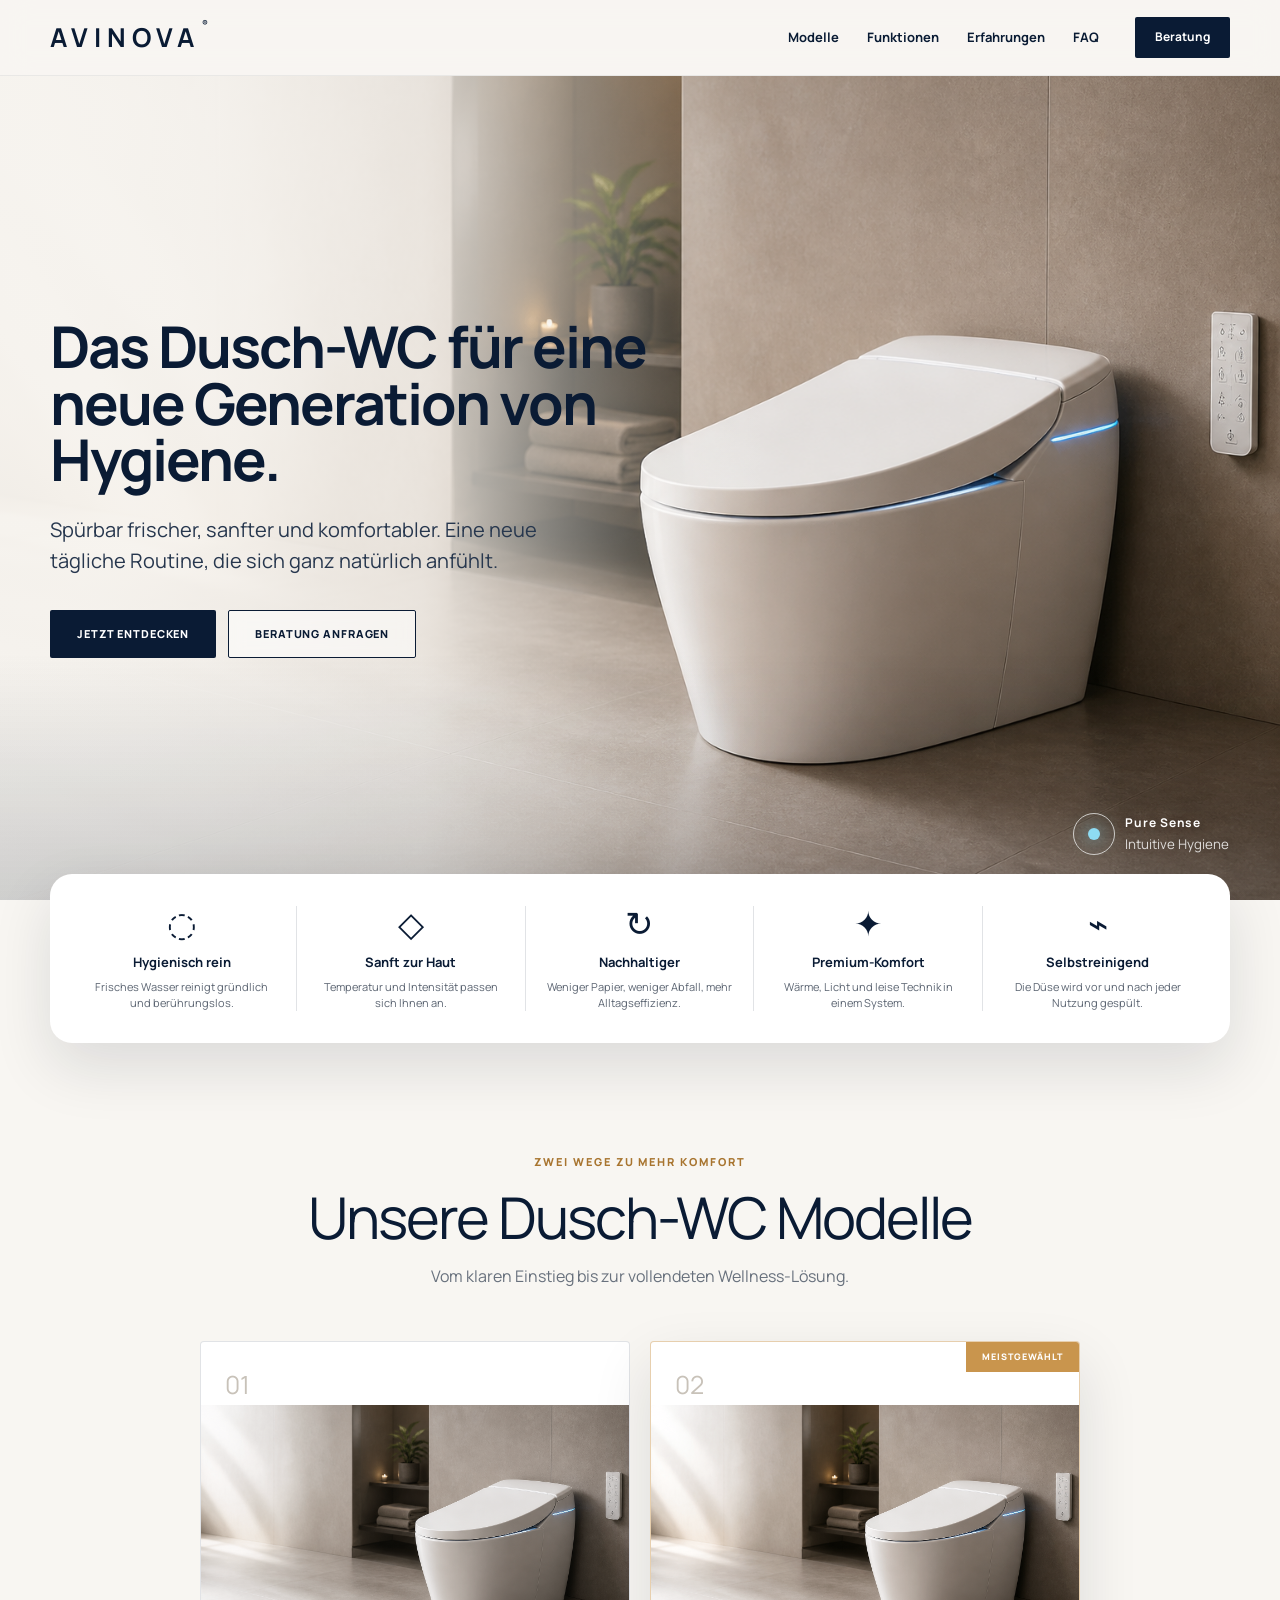
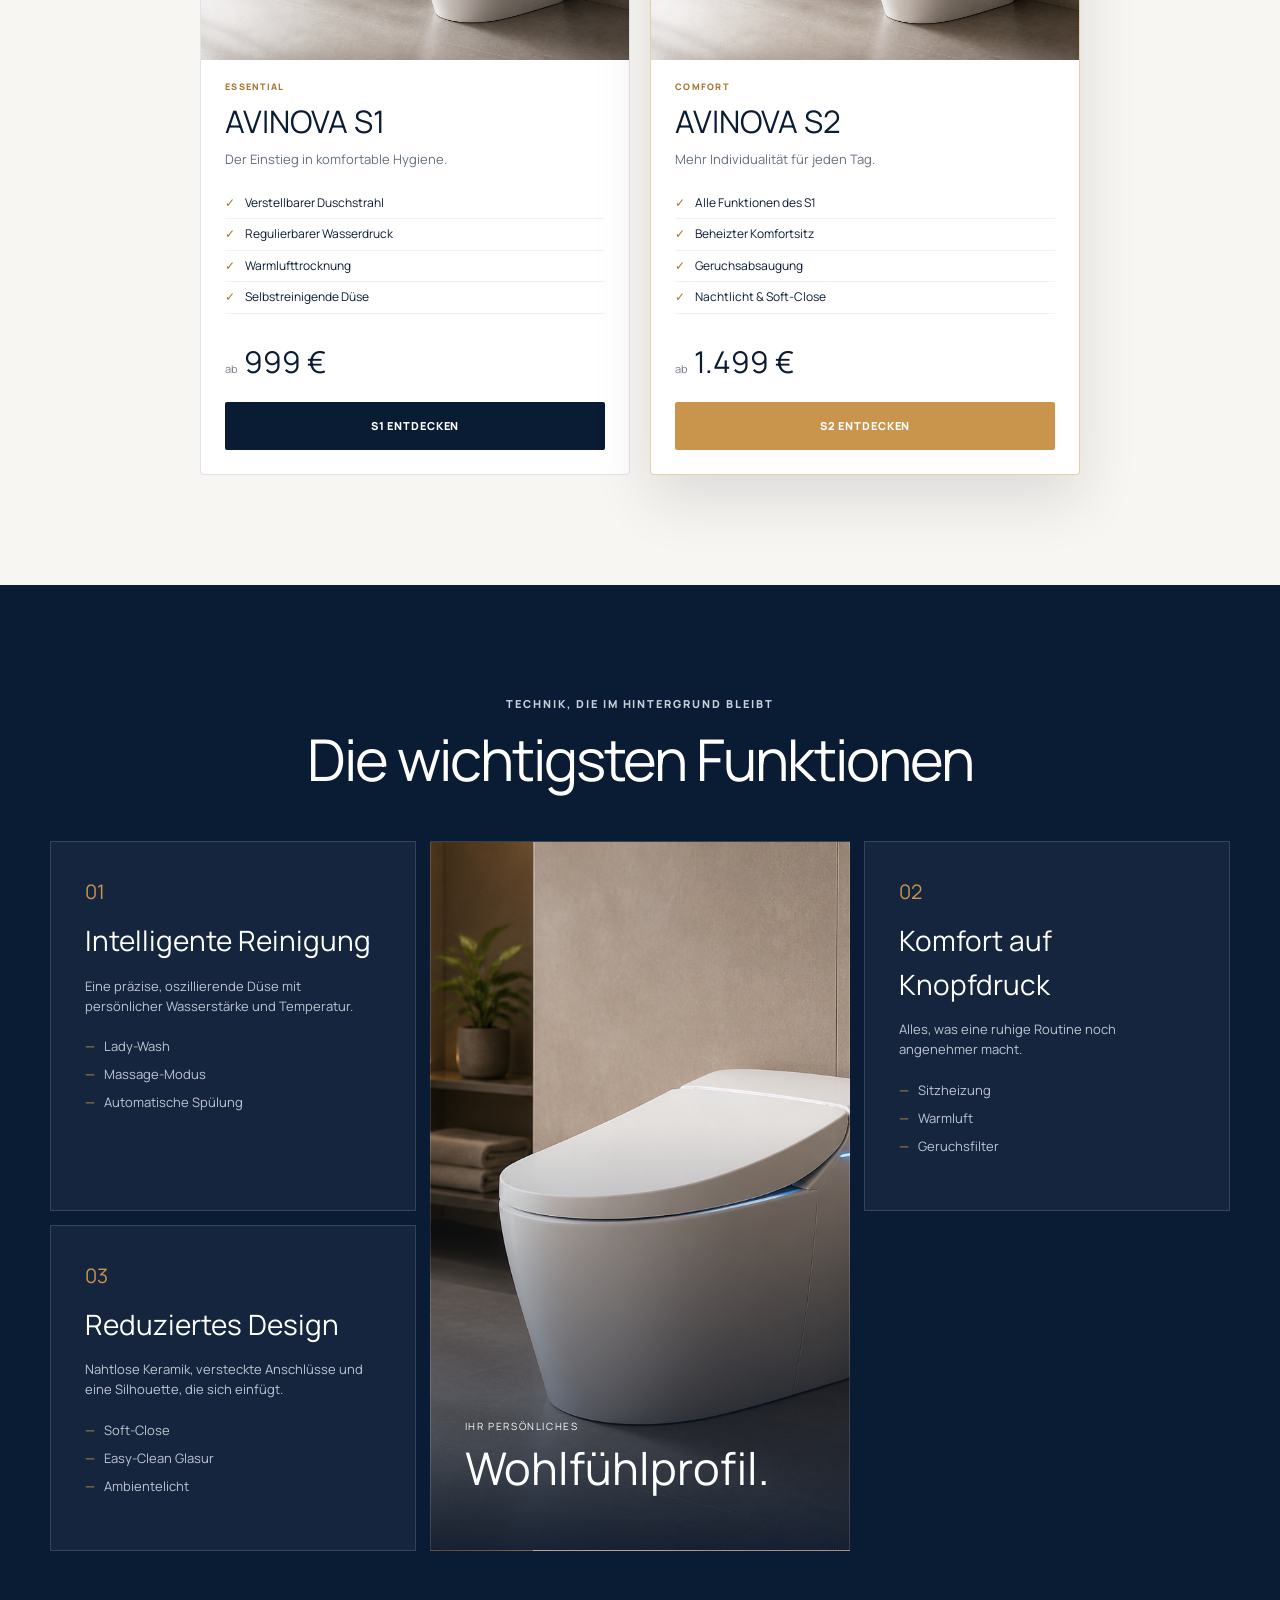
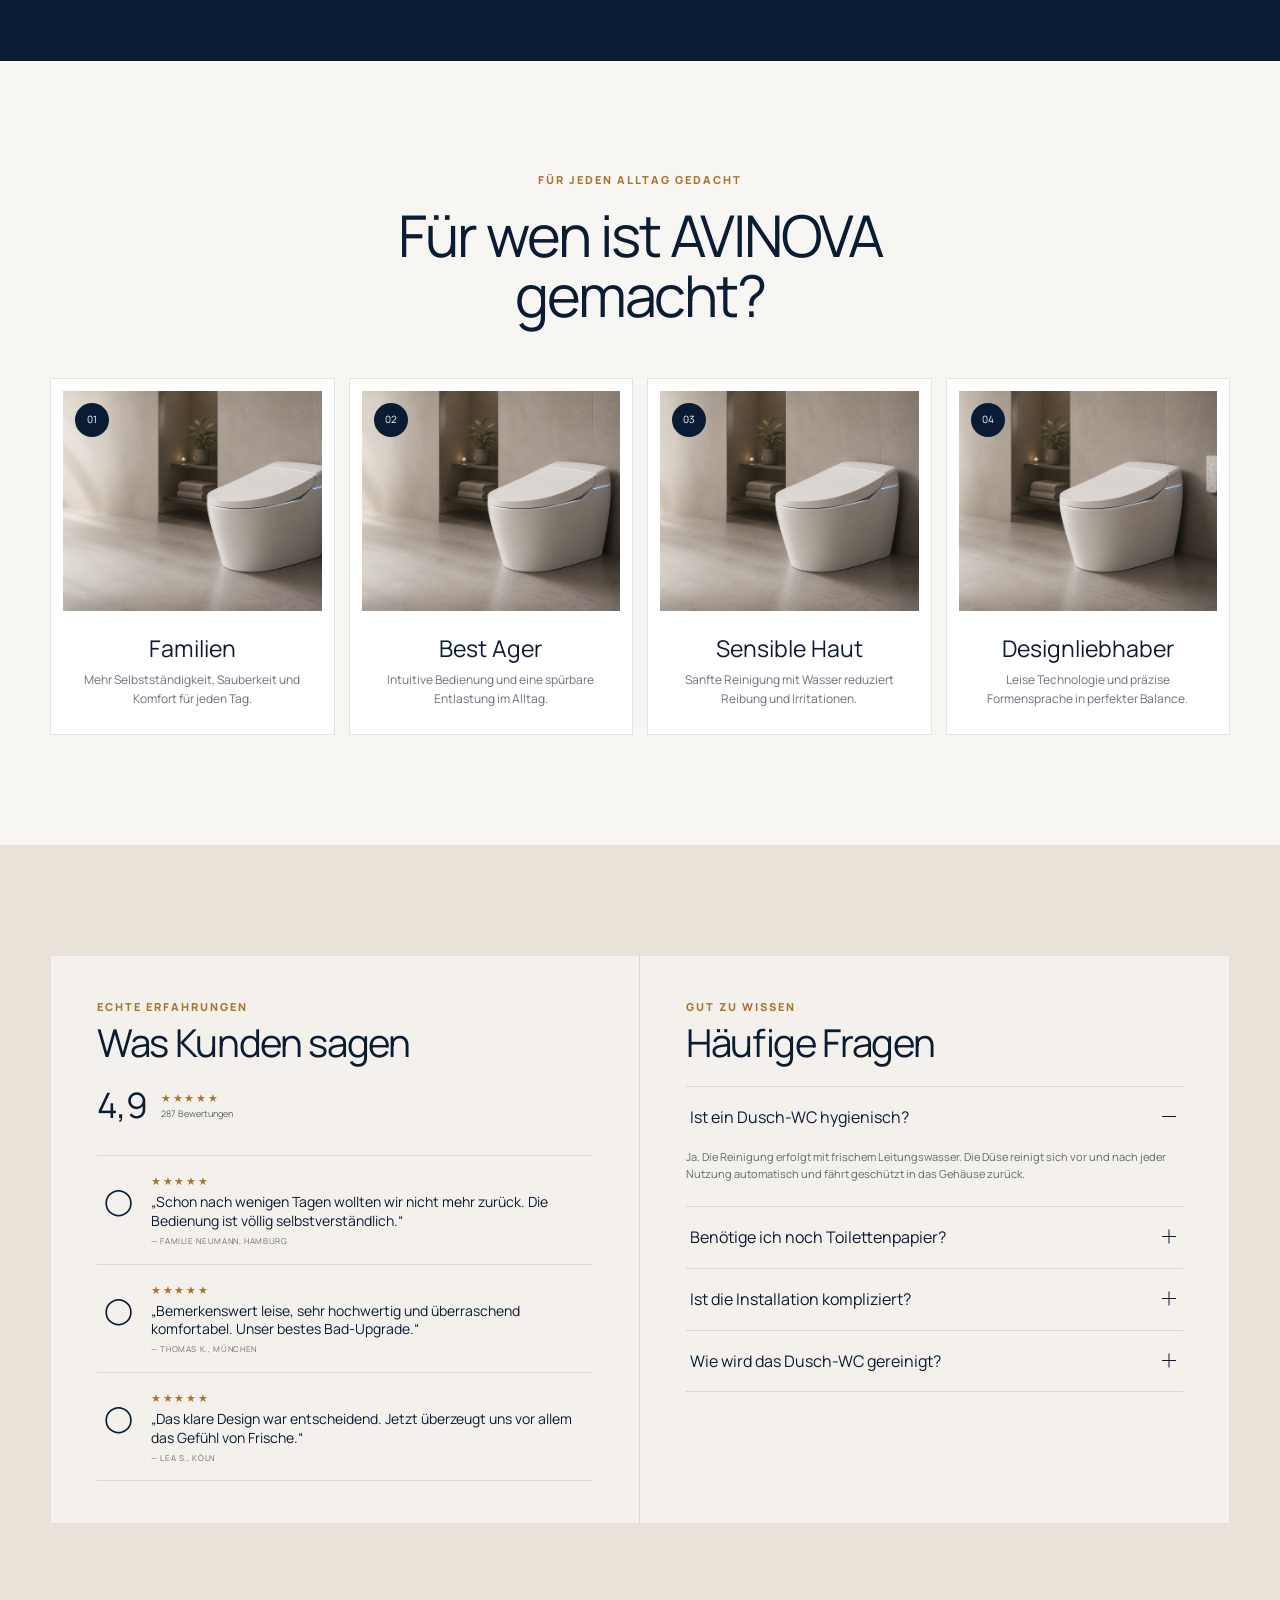
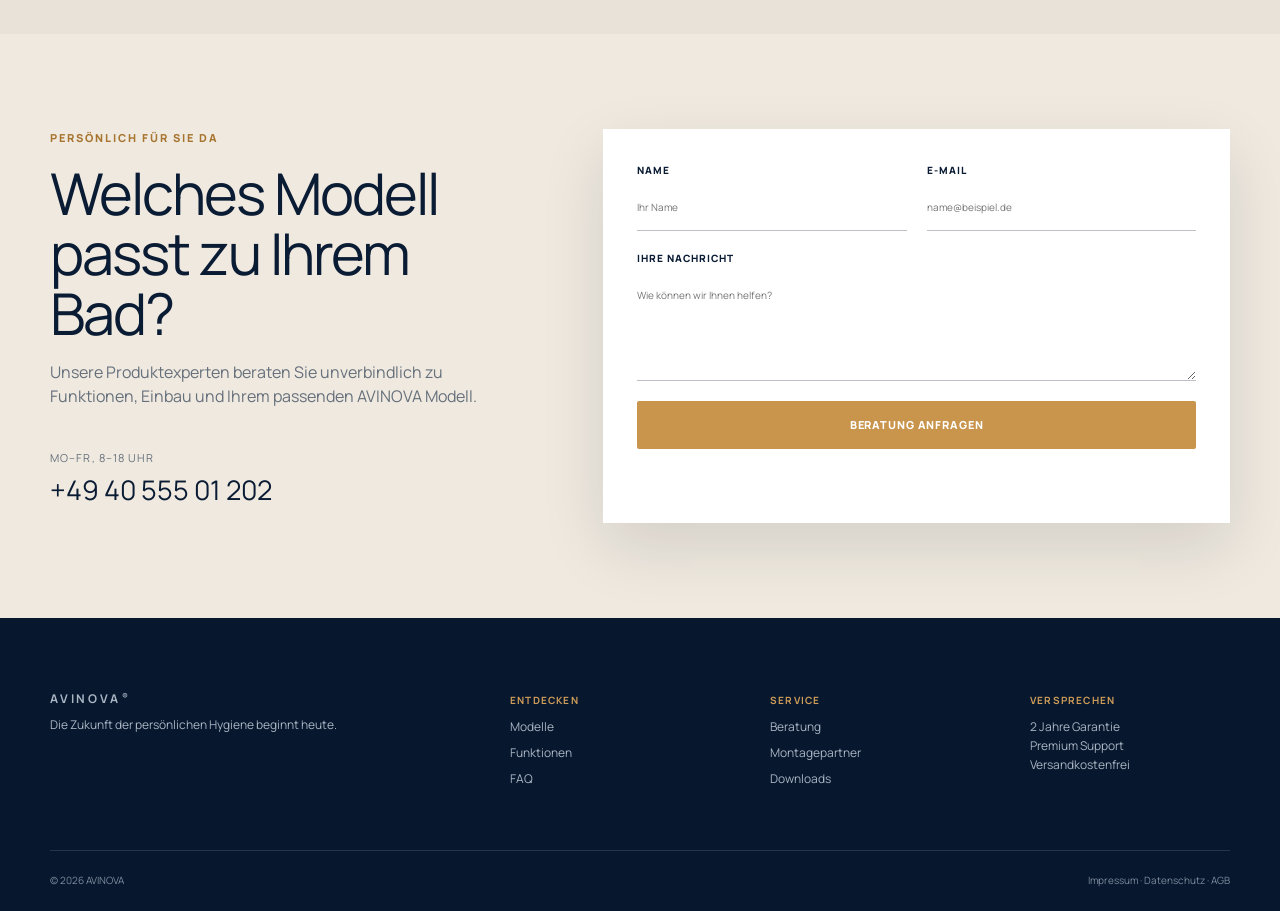
==== index.html @ 66eca681 "Initial commit" ====
<!doctype html>
<html lang="de">
<head>
  <meta charset="utf-8">
  <meta name="viewport" content="width=device-width, initial-scale=1">
  <meta name="description" content="AVINOVA Dusch-WCs: mehr Hygiene, Komfort und ein ruhiges Design für moderne Bäder.">
  <title>AVINOVA | Die neue Generation der Hygiene</title>
  <link rel="icon" href="data:,">
  <link rel="stylesheet" href="styles.css">
  <script src="script.js" defer></script>
</head>
<body>
  <header class="site-header">
    <a class="brand" href="index.html" aria-label="AVINOVA Startseite">AVINOVA<span>®</span></a>
    <nav class="desktop-nav" aria-label="Hauptnavigation">
      <a href="#modelle">Modelle</a>
      <a href="#funktionen">Funktionen</a>
      <a href="#erfahrungen">Erfahrungen</a>
      <a href="#faq">FAQ</a>
    </nav>
    <a class="header-cta" href="#kontakt">Beratung</a>
    <button class="menu-toggle" type="button" aria-expanded="false" aria-controls="mobile-menu">
      <span></span><span></span><span></span><span class="sr-only">Menü öffnen</span>
    </button>
    <nav class="mobile-nav" id="mobile-menu" aria-label="Mobile Navigation">
      <a href="#modelle">Modelle</a>
      <a href="#funktionen">Funktionen</a>
      <a href="#erfahrungen">Erfahrungen</a>
      <a href="#faq">FAQ</a>
      <div class="mobile-actions">
        <a class="button button-dark" href="#modelle">Jetzt entdecken</a>
        <a class="button button-gold" href="#kontakt">Beratung anfragen</a>
      </div>
    </nav>
  </header>

  <main>
    <section class="hero">
      <div class="hero-media" aria-hidden="true"></div>
      <div class="hero-copy reveal">
        <h1>Das Dusch-WC für eine neue Generation von Hygiene.</h1>
        <p class="lead">Spürbar frischer, sanfter und komfortabler. Eine neue tägliche Routine, die sich ganz natürlich anfühlt.</p>
        <div class="button-row">
          <a class="button button-dark" href="#modelle">Jetzt entdecken</a>
          <a class="button button-light" href="#kontakt">Beratung anfragen</a>
        </div>
      </div>
      <div class="hero-note">
        <span class="pulse"></span>
        <strong>Pure Sense</strong>
        <small>Intuitive Hygiene</small>
      </div>
    </section>

    <h2 class="sr-only" id="benefits-title">Vorteile von AVINOVA</h2>
    <section class="benefits section-shell" aria-labelledby="benefits-title" role="list">
      <article role="listitem"><span class="line-icon" aria-hidden="true">◌</span><h3>Hygienisch rein</h3><p>Frisches Wasser reinigt gründlich und berührungslos.</p></article>
      <article role="listitem"><span class="line-icon" aria-hidden="true">◇</span><h3>Sanft zur Haut</h3><p>Temperatur und Intensität passen sich Ihnen an.</p></article>
      <article role="listitem"><span class="line-icon" aria-hidden="true">↻</span><h3>Nachhaltiger</h3><p>Weniger Papier, weniger Abfall, mehr Alltagseffizienz.</p></article>
      <article role="listitem"><span class="line-icon" aria-hidden="true">✦</span><h3>Premium-Komfort</h3><p>Wärme, Licht und leise Technik in einem System.</p></article>
      <article role="listitem"><span class="line-icon" aria-hidden="true">⌁</span><h3>Selbstreinigend</h3><p>Die Düse wird vor und nach jeder Nutzung gespült.</p></article>
    </section>

    <section class="section section-shell" id="modelle">
      <div class="section-heading reveal">
        <p class="eyebrow">Zwei Wege zu mehr Komfort</p>
        <h2>Unsere Dusch-WC Modelle</h2>
        <p>Vom klaren Einstieg bis zur vollendeten Wellness-Lösung.</p>
      </div>
      <div class="model-grid">
        <article class="model-card reveal">
          <div class="model-index">01</div>
          <div class="product-visual visual-s1"><img src="assets/avinova-hero.png" alt="AVINOVA S1 Dusch-WC"></div>
          <p class="model-kicker">Essential</p>
          <h3>AVINOVA S1</h3>
          <p class="model-intro">Der Einstieg in komfortable Hygiene.</p>
          <ul class="check-list">
            <li>Verstellbarer Duschstrahl</li>
            <li>Regulierbarer Wasserdruck</li>
            <li>Warmlufttrocknung</li>
            <li>Selbstreinigende Düse</li>
          </ul>
          <div class="price"><span>ab</span> 999 €</div>
          <a class="button button-dark button-full" href="s1.html">S1 entdecken</a>
        </article>
        <article class="model-card featured reveal">
          <div class="best-label">Meistgewählt</div>
          <div class="model-index">02</div>
          <div class="product-visual visual-s2"><img src="assets/avinova-hero.png" alt="AVINOVA S2 Dusch-WC"></div>
          <p class="model-kicker">Comfort</p>
          <h3>AVINOVA S2</h3>
          <p class="model-intro">Mehr Individualität für jeden Tag.</p>
          <ul class="check-list">
            <li>Alle Funktionen des S1</li>
            <li>Beheizter Komfortsitz</li>
            <li>Geruchsabsaugung</li>
            <li>Nachtlicht & Soft-Close</li>
          </ul>
          <div class="price"><span>ab</span> 1.499 €</div>
          <a class="button button-gold button-full" href="s2.html">S2 entdecken</a>
        </article>
      </div>
    </section>

    <section class="feature-section section" id="funktionen">
      <div class="section-shell">
        <div class="section-heading light reveal">
          <p class="eyebrow">Technik, die im Hintergrund bleibt</p>
          <h2>Die wichtigsten Funktionen</h2>
        </div>
        <div class="feature-grid">
          <article class="feature-card reveal"><span>01</span><h3>Intelligente Reinigung</h3><p>Eine präzise, oszillierende Düse mit persönlicher Wasserstärke und Temperatur.</p><ul><li>Lady-Wash</li><li>Massage-Modus</li><li>Automatische Spülung</li></ul></article>
          <article class="feature-card image-card reveal"><div><p>Ihr persönliches</p><h3>Wohlfühlprofil.</h3></div></article>
          <article class="feature-card reveal"><span>02</span><h3>Komfort auf Knopfdruck</h3><p>Alles, was eine ruhige Routine noch angenehmer macht.</p><ul><li>Sitzheizung</li><li>Warmluft</li><li>Geruchsfilter</li></ul></article>
          <article class="feature-card reveal"><span>03</span><h3>Reduziertes Design</h3><p>Nahtlose Keramik, versteckte Anschlüsse und eine Silhouette, die sich einfügt.</p><ul><li>Soft-Close</li><li>Easy-Clean Glasur</li><li>Ambientelicht</li></ul></article>
        </div>
      </div>
    </section>

    <section class="section section-shell audience-section">
      <div class="section-heading reveal">
        <p class="eyebrow">Für jeden Alltag gedacht</p>
        <h2>Für wen ist AVINOVA gemacht?</h2>
      </div>
      <div class="audience-grid">
        <article class="audience-card reveal"><span class="audience-number">01</span><div class="audience-art family"></div><h3>Familien</h3><p>Mehr Selbstständigkeit, Sauberkeit und Komfort für jeden Tag.</p></article>
        <article class="audience-card reveal"><span class="audience-number">02</span><div class="audience-art seniors"></div><h3>Best Ager</h3><p>Intuitive Bedienung und eine spürbare Entlastung im Alltag.</p></article>
        <article class="audience-card reveal"><span class="audience-number">03</span><div class="audience-art sensitive"></div><h3>Sensible Haut</h3><p>Sanfte Reinigung mit Wasser reduziert Reibung und Irritationen.</p></article>
        <article class="audience-card reveal"><span class="audience-number">04</span><div class="audience-art design"></div><h3>Designliebhaber</h3><p>Leise Technologie und präzise Formensprache in perfekter Balance.</p></article>
      </div>
    </section>

    <section class="review-faq-section section">
      <div class="section-shell review-faq-grid">
        <div class="review-panel reveal" id="erfahrungen">
          <div class="panel-heading">
            <p class="eyebrow">Echte Erfahrungen</p>
            <h2>Was Kunden sagen</h2>
            <div class="compact-rating"><strong>4,9</strong><span>★★★★★<small>287 Bewertungen</small></span></div>
          </div>
          <div class="quotes">
            <blockquote><div class="stars">★★★★★</div><p>„Schon nach wenigen Tagen wollten wir nicht mehr zurück. Die Bedienung ist völlig selbstverständlich.“</p><footer>— Familie Neumann, Hamburg</footer></blockquote>
            <blockquote><div class="stars">★★★★★</div><p>„Bemerkenswert leise, sehr hochwertig und überraschend komfortabel. Unser bestes Bad-Upgrade.“</p><footer>— Thomas K., München</footer></blockquote>
            <blockquote><div class="stars">★★★★★</div><p>„Das klare Design war entscheidend. Jetzt überzeugt uns vor allem das Gefühl von Frische.“</p><footer>— Lea S., Köln</footer></blockquote>
          </div>
        </div>

        <div class="faq-panel reveal" id="faq">
          <div class="panel-heading">
            <p class="eyebrow">Gut zu wissen</p>
            <h2>Häufige Fragen</h2>
          </div>
          <div class="faq-list">
            <article class="faq-item"><button type="button" aria-expanded="true"><span>Ist ein Dusch-WC hygienisch?</span><i></i></button><div class="faq-answer"><p>Ja. Die Reinigung erfolgt mit frischem Leitungswasser. Die Düse reinigt sich vor und nach jeder Nutzung automatisch und fährt geschützt in das Gehäuse zurück.</p></div></article>
            <article class="faq-item"><button type="button" aria-expanded="false"><span>Benötige ich noch Toilettenpapier?</span><i></i></button><div class="faq-answer"><p>Deutlich weniger. Für das Trocknen steht je nach Modell eine regulierbare Warmluftfunktion zur Verfügung.</p></div></article>
            <article class="faq-item"><button type="button" aria-expanded="false"><span>Ist die Installation kompliziert?</span><i></i></button><div class="faq-answer"><p>AVINOVA kann im Neubau und in vielen bestehenden Badezimmern installiert werden. Erforderlich sind ein Wasser- und ein Stromanschluss.</p></div></article>
            <article class="faq-item"><button type="button" aria-expanded="false"><span>Wie wird das Dusch-WC gereinigt?</span><i></i></button><div class="faq-answer"><p>Die glatte Keramik und der abnehmbare Sitz vereinfachen die Pflege. Ein mildes, nicht scheuerndes Reinigungsmittel genügt.</p></div></article>
          </div>
        </div>
      </div>
    </section>

    <section class="contact-section" id="kontakt">
      <div class="section-shell contact-grid">
        <div class="contact-copy reveal">
          <p class="eyebrow">Persönlich für Sie da</p>
          <h2>Welches Modell passt zu Ihrem Bad?</h2>
          <p>Unsere Produktexperten beraten Sie unverbindlich zu Funktionen, Einbau und Ihrem passenden AVINOVA Modell.</p>
          <div class="contact-detail"><span>Mo–Fr, 8–18 Uhr</span><strong>+49 40 555 01 202</strong></div>
        </div>
        <form class="contact-form reveal" data-contact-form>
          <label>Name<input type="text" name="name" autocomplete="name" required placeholder="Ihr Name"></label>
          <label>E-Mail<input type="email" name="email" autocomplete="email" required placeholder="name@beispiel.de"></label>
          <label class="full">Ihre Nachricht<textarea name="message" rows="5" required placeholder="Wie können wir Ihnen helfen?"></textarea></label>
          <button class="button button-gold full" type="submit">Beratung anfragen</button>
          <p class="form-status full" role="status"></p>
        </form>
      </div>
    </section>
  </main>

  <footer class="site-footer">
    <div class="footer-main section-shell">
      <div><a class="brand footer-brand" href="index.html">AVINOVA<span>®</span></a><p>Die Zukunft der persönlichen Hygiene beginnt heute.</p></div>
      <div><h3>Entdecken</h3><a href="#modelle">Modelle</a><a href="#funktionen">Funktionen</a><a href="#faq">FAQ</a></div>
      <div><h3>Service</h3><a href="#kontakt">Beratung</a><a href="#">Montagepartner</a><a href="#">Downloads</a></div>
      <div><h3>Versprechen</h3><p>2 Jahre Garantie<br>Premium Support<br>Versandkostenfrei</p></div>
    </div>
    <div class="footer-bottom section-shell"><span>© 2026 AVINOVA</span><span>Impressum · Datenschutz · AGB</span></div>
  </footer>
</body>
</html>
---- styles.css ----
@import url("https://fonts.googleapis.com/css2?family=Manrope:wght@400;500;600;700;800&display=swap");

:root {
  --ink: #0a1b34;
  --ink-soft: #27374e;
  --paper: #f8f6f2;
  --white: #fff;
  --stone: #e9e4dc;
  --gold: #c9954d;
  --gold-dark: #a87530;
  --blue: #8edcf3;
  --line: rgba(10, 27, 52, .12);
  --shadow: 0 24px 60px rgba(20, 28, 38, .12);
  --radius: 22px;
  --display: "Manrope", "Segoe UI", sans-serif;
  --body: "Manrope", "Segoe UI", sans-serif;
}

* { box-sizing: border-box; }
html { scroll-behavior: smooth; }
body { margin: 0; color: var(--ink); background: var(--paper); font-family: var(--body); line-height: 1.55; }
body.menu-open { overflow: hidden; }
body::after { content: none; }
img { max-width: 100%; display: block; }
a { color: inherit; text-decoration: none; }
button, input, textarea { font: inherit; }
button { color: inherit; }
.sr-only { position: absolute; width: 1px; height: 1px; padding: 0; margin: -1px; overflow: hidden; clip: rect(0,0,0,0); white-space: nowrap; border: 0; }
.section-shell { width: min(1180px, calc(100% - 48px)); margin-inline: auto; }
.section { padding-block: 110px; }

.site-header { height: 76px; padding: 0 max(24px, calc((100vw - 1180px)/2)); display: flex; align-items: center; gap: 36px; background: rgba(248, 246, 242, .9); backdrop-filter: blur(15px); position: sticky; top: 0; z-index: 50; border-bottom: 1px solid rgba(10, 27, 52, .06); }
.brand { font-size: 26px; letter-spacing: .23em; font-weight: 700; white-space: nowrap; }
.brand span { font-size: 9px; vertical-align: top; margin-left: 2px; letter-spacing: 0; }
.desktop-nav { display: flex; gap: 28px; margin-left: auto; font-size: 13px; font-weight: 700; }
.desktop-nav a { position: relative; }
.desktop-nav a::after { content: ""; position: absolute; left: 0; bottom: -8px; width: 100%; height: 1px; background: var(--gold); transform: scaleX(0); transform-origin: right; transition: transform .25s; }
.desktop-nav a:hover::after { transform: scaleX(1); transform-origin: left; }
.header-cta { padding: 11px 20px; background: var(--ink); color: white; font-size: 12px; font-weight: 700; border-radius: 2px; transition: background .2s, border-color .2s, color .2s, transform .2s, box-shadow .2s; }
.header-cta:hover { background-color: var(--gold); color: white; transform: translateY(-1px); box-shadow: 0 10px 24px rgba(10,27,52,.14); }
.header-cta:active { background-color: var(--gold-dark); transform: translateY(0); box-shadow: none; }
.menu-toggle, .mobile-nav { display: none; }

.hero { min-height: calc(100svh - 76px); position: relative; display: grid; align-items: center; overflow: hidden; background: #d9d0c5; }
.hero-media { position: absolute; inset: 0; background-image: linear-gradient(90deg, rgba(246,243,238,.96) 0%, rgba(246,243,238,.82) 33%, rgba(246,243,238,0) 60%), url("assets/avinova-hero.png"); background-position: center, center; background-size: auto, cover; background-repeat: no-repeat; animation: hero-in 1.2s ease both; }
.hero-media::after { content: none; }
.hero::after { content: ""; position: absolute; inset: 0; pointer-events: none; background: linear-gradient(180deg, transparent 70%, rgba(9,22,41,.16)); }
.hero-copy { position: relative; z-index: 2; width: min(620px, 52vw); margin-left: max(24px, calc((100vw - 1180px)/2)); padding-block: 80px; }
.eyebrow { text-transform: uppercase; letter-spacing: .18em; font-size: 11px; font-weight: 800; color: var(--gold-dark); margin: 0 0 18px; }
.hero h1, h2, .product-title { font-family: var(--display); font-weight: 400; letter-spacing: -.035em; }
.hero h1 { font-size: clamp(48px, 4.5vw, 82px); line-height: .98; margin: 0 0 26px; max-width: 720px; font-weight: 700; }
.lead { font-size: clamp(16px, 1.6vw, 20px); color: var(--ink-soft); max-width: 550px; }
.button-row { display: flex; flex-wrap: wrap; gap: 12px; margin-top: 34px; }
.button { display: inline-flex; align-items: center; justify-content: center; border: 1px solid transparent; min-height: 48px; padding: 0 26px; text-transform: uppercase; letter-spacing: .08em; font-size: 11px; font-weight: 800; cursor: pointer; transition: transform .2s, box-shadow .2s, background .2s, border-color .2s, color .2s; border-radius: 2px; }
.button:hover { transform: translateY(-2px); box-shadow: 0 10px 26px rgba(10,27,52,.16); }
.button:active { transform: translateY(0); box-shadow: none; }
.button-dark { background: var(--ink); color: white; }
.button-dark:hover { background-color: var(--gold); color: white; }
.button-dark:active { background-color: var(--gold-dark); color: white; }
.button-light { background: rgba(255,255,255,.56); border-color: var(--ink); backdrop-filter: blur(8px); }
.button-light:hover { background-color: var(--ink); border-color: var(--ink); color: white; }
.button-light:active { background-color: var(--gold-dark); border-color: var(--gold-dark); color: white; }
.button-gold { color: white; background: var(--gold); }
.button-gold:hover { background-color: var(--ink); color: white; }
.button-gold:active { background-color: var(--gold-dark); color: white; }
.button-full { width: 100%; }
.hero-note { position: absolute; z-index: 3; right: 4vw; bottom: 5vh; display: grid; grid-template-columns: auto auto; gap: 0 10px; align-items: center; color: white; text-shadow: 0 1px 8px rgba(0,0,0,.3); }
.hero-note .pulse { grid-row: 1/3; width: 42px; height: 42px; border: 1px solid rgba(255,255,255,.7); border-radius: 50%; position: relative; }
.hero-note .pulse::after { content: ""; position: absolute; inset: 14px; border-radius: 50%; background: var(--blue); box-shadow: 0 0 20px var(--blue); }
.hero-note strong { letter-spacing: .08em; font-size: 12px; }
.hero-note small { opacity: .8; }
@keyframes hero-in { from { scale: 1.04; filter: blur(4px); } to { scale: 1; filter: blur(0); } }

.benefits { margin-top: -26px; position: relative; z-index: 5; background: rgba(255,255,255); border-radius: var(--radius); box-shadow: var(--shadow); display: grid; grid-template-columns: repeat(5,1fr); padding: 32px 18px; }
.benefits article { text-align: center; padding: 0 20px; border-right: 1px solid var(--line); }
.benefits article:last-child { border-right: 0; }
.line-icon { font-family: var(--display); display: block; font-size: 34px; line-height: 1; margin-bottom: 12px; color: var(--ink); }
.benefits h3 { margin: 0 0 7px; font-size: 13px; }
.benefits p { color: #5c6572; font-size: 11px; margin: 0; line-height: 1.45; }

.section-heading { text-align: center; margin: 0 auto 52px; max-width: 720px; }
.section-heading h2, .contact-copy h2 { font-size: clamp(38px, 4.5vw, 60px); line-height: 1.04; margin: 0 0 14px; }
.section-heading > p:last-child { color: #68717d; }
.model-grid { display: grid; grid-template-columns: repeat(2, minmax(0, 430px)); justify-content: center; gap: 20px; align-items: stretch; }
.model-card { background: white; border: 1px solid var(--line); padding: 24px; border-radius: 4px; position: relative; display: flex; flex-direction: column; overflow: hidden; }
.model-card.featured { transform: translateY(-14px); box-shadow: var(--shadow); border-color: rgba(201,149,77,.45); }
.best-label { position: absolute; right: 0; top: 0; padding: 8px 16px; background: var(--gold); color: white; font-size: 9px; font-weight: 800; letter-spacing: .11em; text-transform: uppercase; }
.model-index { font-family: var(--display); color: #c8c2b9; font-size: 25px; }
.product-visual { height: 255px; margin: 0 -24px 20px; overflow: hidden; position: relative; background: #e8e2d9; }
.product-visual img { width: 100%; height: 100%; object-fit: cover; filter: saturate(.62); transition: transform .6s ease; }
.model-card:hover .product-visual img { transform: scale(1.035); }
.visual-s1 img { object-position: 74% 56%; }
.visual-s2 img { object-position: 78% 51%; filter: saturate(.75) contrast(1.03); }
.model-kicker { margin: 0; color: var(--gold-dark); text-transform: uppercase; letter-spacing: .14em; font-size: 9px; font-weight: 800; }
.model-card h3 { font-family: var(--display); font-size: 31px; font-weight: 400; margin: 4px 0; }
.model-intro { color: #66707c; margin: 0 0 18px; font-size: 13px; }
.check-list { list-style: none; padding: 0; margin: 0 0 25px; font-size: 12px; flex: 1; }
.check-list li { padding: 6px 0 6px 20px; position: relative; border-bottom: 1px solid rgba(10,27,52,.06); }
.check-list li::before { content: "✓"; position: absolute; left: 0; color: var(--gold-dark); }
.price { font-family: var(--display); font-size: 30px; margin-bottom: 16px; }
.price span { font-family: var(--body); color: #777f89; font-size: 11px; }

.feature-section { background: var(--ink); color: white; overflow: hidden; }
.section-heading.light p { color: #c8d0da; }
.feature-grid { display: grid; grid-template-columns: 1fr 1.15fr 1fr; grid-template-rows: auto auto; gap: 14px; }
.feature-card { min-height: 285px; padding: 34px; border: 1px solid rgba(255,255,255,.14); background: rgba(255,255,255,.045); position: relative; overflow: hidden; }
.feature-card > span { color: var(--gold); font-family: var(--display); font-size: 20px; }
.feature-card h3 { font-family: var(--display); font-size: 28px; font-weight: 400; margin: 12px 0; }
.feature-card p, .feature-card li { color: #bdc6d1; font-size: 13px; }
.feature-card ul { list-style: none; padding: 0; }
.feature-card li { padding: 4px 0; }
.feature-card li::before { content: "—"; color: var(--gold); margin-right: 9px; }
.image-card { grid-row: 1/3; grid-column: 2; background: linear-gradient(180deg, transparent 40%, rgba(9,22,41,.9)), url("assets/avinova-hero.png") 72% center/cover; display: flex; align-items: end; }
.image-card h3 { font-size: 45px; margin-top: 0; }
.image-card p { color: white; margin: 0; text-transform: uppercase; letter-spacing: .16em; font-size: 10px; }

.audience-grid { display: grid; grid-template-columns: repeat(4,1fr); gap: 14px; }
.audience-card { background: white; padding: 12px 12px 25px; position: relative; border: 1px solid var(--line); text-align: center; }
.audience-number { position: absolute; z-index: 2; top: 24px; left: 24px; width: 34px; height: 34px; border-radius: 50%; display: grid; place-items: center; background: var(--ink); color: white; font-size: 10px; }
.audience-art { height: 220px; background-image: linear-gradient(145deg, rgba(201,149,77,.2), rgba(10,27,52,.05)), url("assets/avinova-hero.png"); background-size: cover; filter: saturate(.55); }
.audience-art.family { background-position: 30% 48%; }
.audience-art.seniors { background-position: 55% 44%; }
.audience-art.sensitive { background-position: 70% 40%; }
.audience-art.design { background-position: 90% 60%; }
.audience-card h3 { font-family: var(--display); font-size: 23px; font-weight: 400; margin: 20px 0 5px; }
.audience-card p { color: #68717d; font-size: 12px; margin: 0 12px; }

.review-faq-section { background: #e8e2d9; }
.review-faq-grid { display: grid; grid-template-columns: 1fr 1fr; background: rgba(255,255,255,.52); border: 1px solid rgba(10,27,52,.08); }
.review-panel, .faq-panel { padding: 42px 46px; min-width: 0; }
.review-panel { border-right: 1px solid var(--line); }
.panel-heading { margin-bottom: 23px; }
.panel-heading .eyebrow { margin-bottom: 8px; }
.panel-heading h2 { font-family: var(--display); font-size: clamp(29px, 3vw, 39px); font-weight: 400; line-height: 1.05; margin: 0; }
.compact-rating { display: flex; align-items: center; gap: 13px; margin-top: 15px; }
.compact-rating strong { font-family: var(--display); font-size: 35px; font-weight: 400; }
.compact-rating span, .stars { color: var(--gold-dark); letter-spacing: .15em; font-size: 11px; }
.compact-rating small { display: block; color: #586270; letter-spacing: 0; margin-top: 1px; font-size: 9px; }
.quotes { display: grid; gap: 0; border-top: 1px solid var(--line); }
blockquote { margin: 0; padding: 16px 0 16px 54px; background: transparent; border-bottom: 1px solid var(--line); position: relative; }
blockquote::before { content: "◯"; position: absolute; left: 7px; top: 24px; font-family: var(--display); font-size: 26px; color: var(--ink); }
blockquote p { font-family: var(--display); font-size: 14px; line-height: 1.35; margin: 4px 0; }
blockquote footer { font-size: 8px; color: #66707c; text-transform: uppercase; letter-spacing: .08em; }

.faq-list { border-top: 1px solid var(--line); }
.faq-item { border-bottom: 1px solid var(--line); }
.faq-item button { width: 100%; border: 0; background: transparent; padding: 18px 4px; display: flex; align-items: center; justify-content: space-between; text-align: left; font-family: var(--display); font-size: 16px; cursor: pointer; }
.faq-item i { width: 20px; height: 20px; position: relative; flex: 0 0 20px; }
.faq-item i::before, .faq-item i::after { content: ""; position: absolute; top: 9px; left: 3px; width: 14px; height: 1px; background: var(--ink); transition: rotate .25s; }
.faq-item i::after { rotate: 90deg; }
.faq-item button[aria-expanded="true"] i::after { rotate: 0deg; }
.faq-answer { display: grid; grid-template-rows: 0fr; transition: grid-template-rows .35s ease; }
.faq-answer > p { overflow: hidden; margin: 0; color: #5e6875; max-width: 760px; font-size: 11px; }
.faq-item button[aria-expanded="true"] + .faq-answer { grid-template-rows: 1fr; }
.faq-item button[aria-expanded="true"] + .faq-answer > p { padding-bottom: 24px; }

.contact-section { background: #efe9df; padding: 95px 0; }
.contact-grid { display: grid; grid-template-columns: .85fr 1.15fr; gap: 90px; align-items: start; }
.contact-copy > p:not(.eyebrow) { color: #66707c; max-width: 480px; }
.contact-detail { margin-top: 40px; display: grid; gap: 3px; }
.contact-detail span { color: #68717d; font-size: 11px; text-transform: uppercase; letter-spacing: .1em; }
.contact-detail strong { font-family: var(--display); font-size: 27px; font-weight: 400; }
.contact-form { padding: 34px; background: white; box-shadow: var(--shadow); display: grid; grid-template-columns: 1fr 1fr; gap: 20px; }
.contact-form label { display: grid; gap: 8px; font-size: 10px; font-weight: 800; letter-spacing: .1em; text-transform: uppercase; }
.contact-form input, .contact-form textarea { width: 100%; padding: 14px 0; border: 0; border-bottom: 1px solid #bdc1c5; outline: 0; background: transparent; resize: vertical; text-transform: none; letter-spacing: 0; font-weight: 400; }
.contact-form input:focus, .contact-form textarea:focus { border-color: var(--gold); }
.contact-form .full { grid-column: 1/-1; }
.form-status { min-height: 20px; margin: 0; font-size: 12px; color: #347055; }

.site-footer { background: #07172d; color: white; padding-top: 65px; }
.footer-main { display: grid; grid-template-columns: 2fr repeat(3,1fr); gap: 60px; padding-bottom: 55px; }
.footer-brand { display: inline-block; font-size: 30px; margin-bottom: 15px; }
.footer-main h3 { color: #cf9d59; text-transform: uppercase; letter-spacing: .12em; font-size: 10px; }
.footer-main p, .footer-main a { display: block; color: #aab5c4; font-size: 12px; margin: 7px 0; }
.footer-bottom { border-top: 1px solid rgba(255,255,255,.13); padding-block: 22px; display: flex; justify-content: space-between; color: #7e8b9e; font-size: 10px; }

.reveal { opacity: 1; transform: translateY(22px); transition: transform .7s ease; }
.reveal.visible { transform: none; }

/* Product pages */
.product-hero { min-height: 720px; display: grid; grid-template-columns: .85fr 1.15fr; background: #ebe5dc; }
.product-hero-copy { padding: 100px max(40px, calc((100vw - 1180px)/2)); padding-right: 50px; display: flex; flex-direction: column; justify-content: center; }
.product-title { font-size: clamp(64px, 8vw, 112px); line-height: .9; margin: 0 0 20px; }
.product-tagline { font-family: var(--display); font-size: 25px; max-width: 470px; }
.product-hero-media { background: url("assets/avinova-hero.png") 72% center/cover; min-height: 580px; position: relative; }
.product-hero-media::after { content: attr(data-label); position: absolute; left: 30px; bottom: 25px; color: white; font-size: 10px; letter-spacing: .2em; text-transform: uppercase; }
.spec-strip { background: var(--ink); color: white; }
.spec-strip-inner { display: grid; grid-template-columns: repeat(4,1fr); padding: 28px 0; }
.spec-strip div { padding: 0 25px; border-right: 1px solid rgba(255,255,255,.15); }
.spec-strip div:last-child { border: 0; }
.spec-strip small { display: block; color: #8f9aab; text-transform: uppercase; letter-spacing: .1em; }
.spec-strip strong { font-family: var(--display); font-size: 20px; font-weight: 400; }
.product-story { display: grid; grid-template-columns: 1fr 1fr; gap: 80px; align-items: center; }
.product-story-image { min-height: 560px; background: url("assets/avinova-hero.png") 84% center/cover; }
.product-story-copy h2 { font-size: clamp(40px,5vw,65px); margin: 0 0 20px; }
.product-story-copy > p { color: #647080; }
.product-feature-list { margin-top: 32px; display: grid; grid-template-columns: 1fr 1fr; gap: 18px; }
.product-feature-list article { border-top: 1px solid var(--line); padding-top: 14px; }
.product-feature-list h3 { font-family: var(--display); font-weight: 400; margin: 0 0 4px; }
.product-feature-list p { font-size: 11px; color: #68717d; margin: 0; }
.product-buy { background: #e7e1d8; text-align: center; padding: 90px 20px; }
.product-buy h2 { font-size: clamp(38px,5vw,62px); margin: 0 0 8px; }
.product-buy .price { font-size: 45px; margin: 20px 0; }

@media (max-width: 980px) {
  .benefits { grid-template-columns: repeat(3,1fr); row-gap: 28px; }
  .benefits article:nth-child(3) { border-right: 0; }
  .model-grid { gap: 10px; }
  .model-card { padding: 18px; }
  .product-visual { margin-inline: -18px; height: 220px; }
  .audience-grid { grid-template-columns: 1fr 1fr; }
  .contact-grid { gap: 45px; }
  .footer-main { grid-template-columns: 2fr 1fr 1fr; }
  .footer-main > div:last-child { display: none; }
}

@media (max-width: 767px) {
  .section-shell { width: min(100% - 32px, 580px); }
  .section { padding-block: 75px; }
  .site-header { height: 68px; padding: 0 16px; }
  body.menu-open::after { content: ""; position: fixed; inset: 0; z-index: 50; background: rgba(7, 23, 45, .32); backdrop-filter: blur(3px); }
  body.menu-open .site-header { z-index: 54; }
  .brand { font-size: 21px; }
  .desktop-nav, .header-cta { display: none; }
  .menu-toggle { margin-left: auto; display: block; width: 42px; height: 42px; padding: 0; border: 0; background: transparent; position: relative; z-index: 56; cursor: pointer; }
  .menu-toggle span:not(.sr-only) { position: absolute; left: 10px; top: 50%; width: 22px; height: 1px; background: var(--ink); transform: translateY(-50%); transform-origin: center; transition: transform .25s, opacity .25s; }
  .menu-toggle span:nth-child(1) { transform: translateY(-7px); }
  .menu-toggle span:nth-child(3) { transform: translateY(6px); }
  .menu-toggle[aria-expanded="true"] { position: fixed; top: 13px; right: 16px; }
  .menu-toggle[aria-expanded="true"] span:nth-child(1) { transform: translateY(-50%) rotate(45deg); }
  .menu-toggle[aria-expanded="true"] span:nth-child(2) { opacity: 0; }
  .menu-toggle[aria-expanded="true"] span:nth-child(3) { transform: translateY(-50%) rotate(-45deg); }
  .mobile-nav { display: flex; position: fixed; top: 0; right: 0; bottom: auto; width: min(86vw, 370px); height: 100vh; height: 100dvh; background: var(--paper); z-index: 55; flex-direction: column; align-items: stretch; gap: 0; padding: 96px 24px max(28px, env(safe-area-inset-bottom)); font-family: var(--display); box-shadow: -24px 0 60px rgba(10,27,52,.18); overflow-y: auto; transform: translateX(100%); visibility: hidden; transition: transform .32s ease, visibility .32s; }
  .mobile-nav.open { transform: translateX(0); visibility: visible; }
  .mobile-nav > a { padding: 18px 0; border-bottom: 1px solid var(--line); font-size: 28px; line-height: 1; font-weight: 400; }
  .mobile-nav > a:first-child { border-top: 1px solid var(--line); }
  .mobile-actions { margin-top: auto; display: grid; gap: 12px; padding-top: 28px; }
  .mobile-actions .button { width: 100%; min-height: 50px; font-family: var(--body); }
  .hero { min-height: max(700px, calc(100svh - 68px)); align-items: end; }
  .hero-media { background-image: linear-gradient(0deg, rgba(244,240,234,1) 0%, rgba(244,240,234,.98) 20%, rgba(244,240,234,.82) 42%, rgba(244,240,234,.46) 62%, rgba(244,240,234,.14) 78%, rgba(244,240,234,0) 92%), url("assets/avinova-hero.png"); background-position: center, right 0 top 0; background-size: auto, min(160vw, 900px) auto; }
  .hero-media::after { content: ""; position: absolute; left: 0; right: 0; top: min(94vw, 560px); height: 150px; background: linear-gradient(180deg, rgba(244,240,234,0), rgba(244,240,234,.74) 38%, rgba(244,240,234,.98) 72%, rgba(244,240,234,1)); backdrop-filter: blur(12px); -webkit-backdrop-filter: blur(12px); pointer-events: none; }
  .hero-copy { width: auto; margin: 0 22px; padding: clamp(390px, 59vw, 455px) 0 50px; }
  .hero h1 { font-size: clamp(43px, 8.1vw, 62px); }
  .lead { font-size: 15px; }
  .button-row .button { flex: 1; min-width: 155px; padding-inline: 12px; }
  .hero-note { display: none; }
  .benefits {
    display: grid;
    width: calc(100% - 32px);
    margin-top: 0;
    padding: 32px 18px;
    grid-template-columns: repeat(auto-fit, minmax(min(100%, 260px), 1fr));
    gap: 0;
    overflow: visible;
    border-radius: var(--radius);
    background: rgba(255,255,255);
    box-shadow: var(--shadow);
  }
  .benefits article {
    min-height: 0;
    padding: 24px 20px;
    text-align: center;
    border: 0;
    border-bottom: 1px solid var(--line);
    background: transparent;
    box-shadow: none;
  }
  .benefits article:nth-child(3),
  .benefits article:last-child { border-right: 0; }
  .benefits article:last-child { border-bottom: 0; }
  .benefits .line-icon { margin-bottom: 12px; font-size: 34px; }
  .benefits h3 { font-size: 13px; }
  .benefits p { margin: 0; font-size: 11px; }
  .section-heading { margin-bottom: 35px; }
  .section-heading h2, .contact-copy h2 { font-size: 42px; }
  .model-grid { grid-template-columns: 1fr; gap: 18px; }
  .model-card.featured { transform: none; order: -1; }
  .product-visual { height: 260px; }
  .feature-grid { grid-template-columns: 1fr; grid-template-rows: auto; }
  .image-card { grid-column: auto; grid-row: auto; min-height: 420px; order: -1; }
  .audience-art { height: 180px; }
  .review-faq-grid, .contact-grid { grid-template-columns: 1fr; gap: 40px; }
  .review-faq-grid { gap: 0; }
  .review-panel { border-right: 0; border-bottom: 1px solid var(--line); }
  .review-panel, .faq-panel { padding: 34px 24px; }
  .contact-form { padding: 24px 20px; grid-template-columns: 1fr; }
  .contact-form .full { grid-column: auto; }
  .footer-main { grid-template-columns: 1fr 1fr; gap: 30px; }
  .footer-main > div:first-child { grid-column: 1/-1; }
  .footer-bottom { flex-direction: column; gap: 8px; }
  .product-hero { grid-template-columns: 1fr; }
  .product-hero-copy { padding: 80px 24px 50px; }
  .product-hero-media { min-height: 470px; order: -1; }
  .spec-strip-inner { grid-template-columns: 1fr 1fr; gap: 24px 0; }
  .spec-strip div:nth-child(2) { border: 0; }
  .product-story { grid-template-columns: 1fr; gap: 35px; }
  .product-story-image { min-height: 440px; }
}

@media (max-width: 430px) {
  .section-shell { width: calc(100% - 28px); }
  .hero { min-height: 700px; }
  .hero-media { background-position: center, right 0 top 0; background-size: auto, min(170vw, 720px) auto; }
  .hero-copy { padding-top: 390px; }
  .hero h1 { font-size: 43px; }
  .button-row { display: grid; }
  .benefits { width: calc(100% - 28px); }
  .audience-grid { grid-template-columns: 1fr; }
  .audience-art { height: 230px; }
  .contact-form { margin-inline: -5px; }
  .product-feature-list { grid-template-columns: 1fr; }
}

@media (min-width: 552px) and (max-width: 767px) {
  .benefits article:nth-child(odd):not(:last-child) { border-right: 1px solid var(--line); }
}

@media (prefers-reduced-motion: reduce) {
  *, *::before, *::after { scroll-behavior: auto !important; animation: none !important; transition: none !important; }
  .reveal { opacity: 1; transform: none; }
}
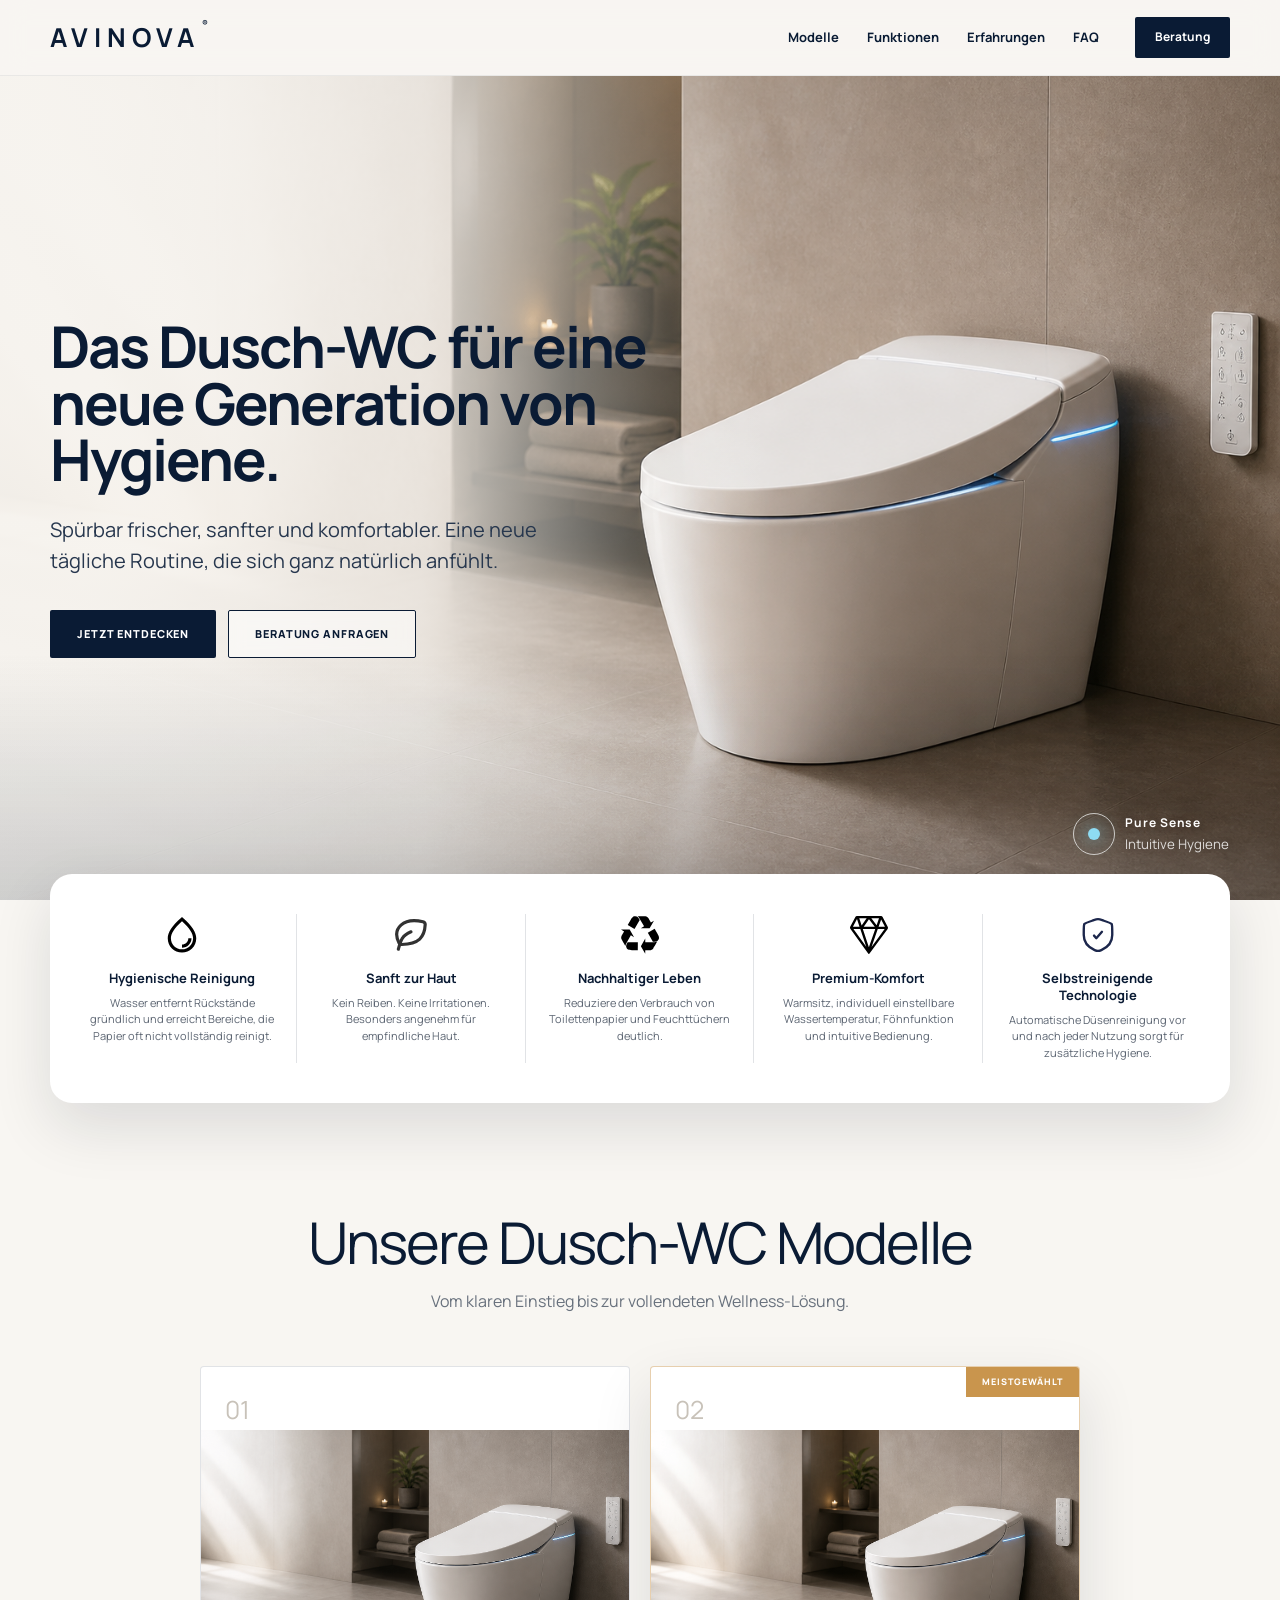
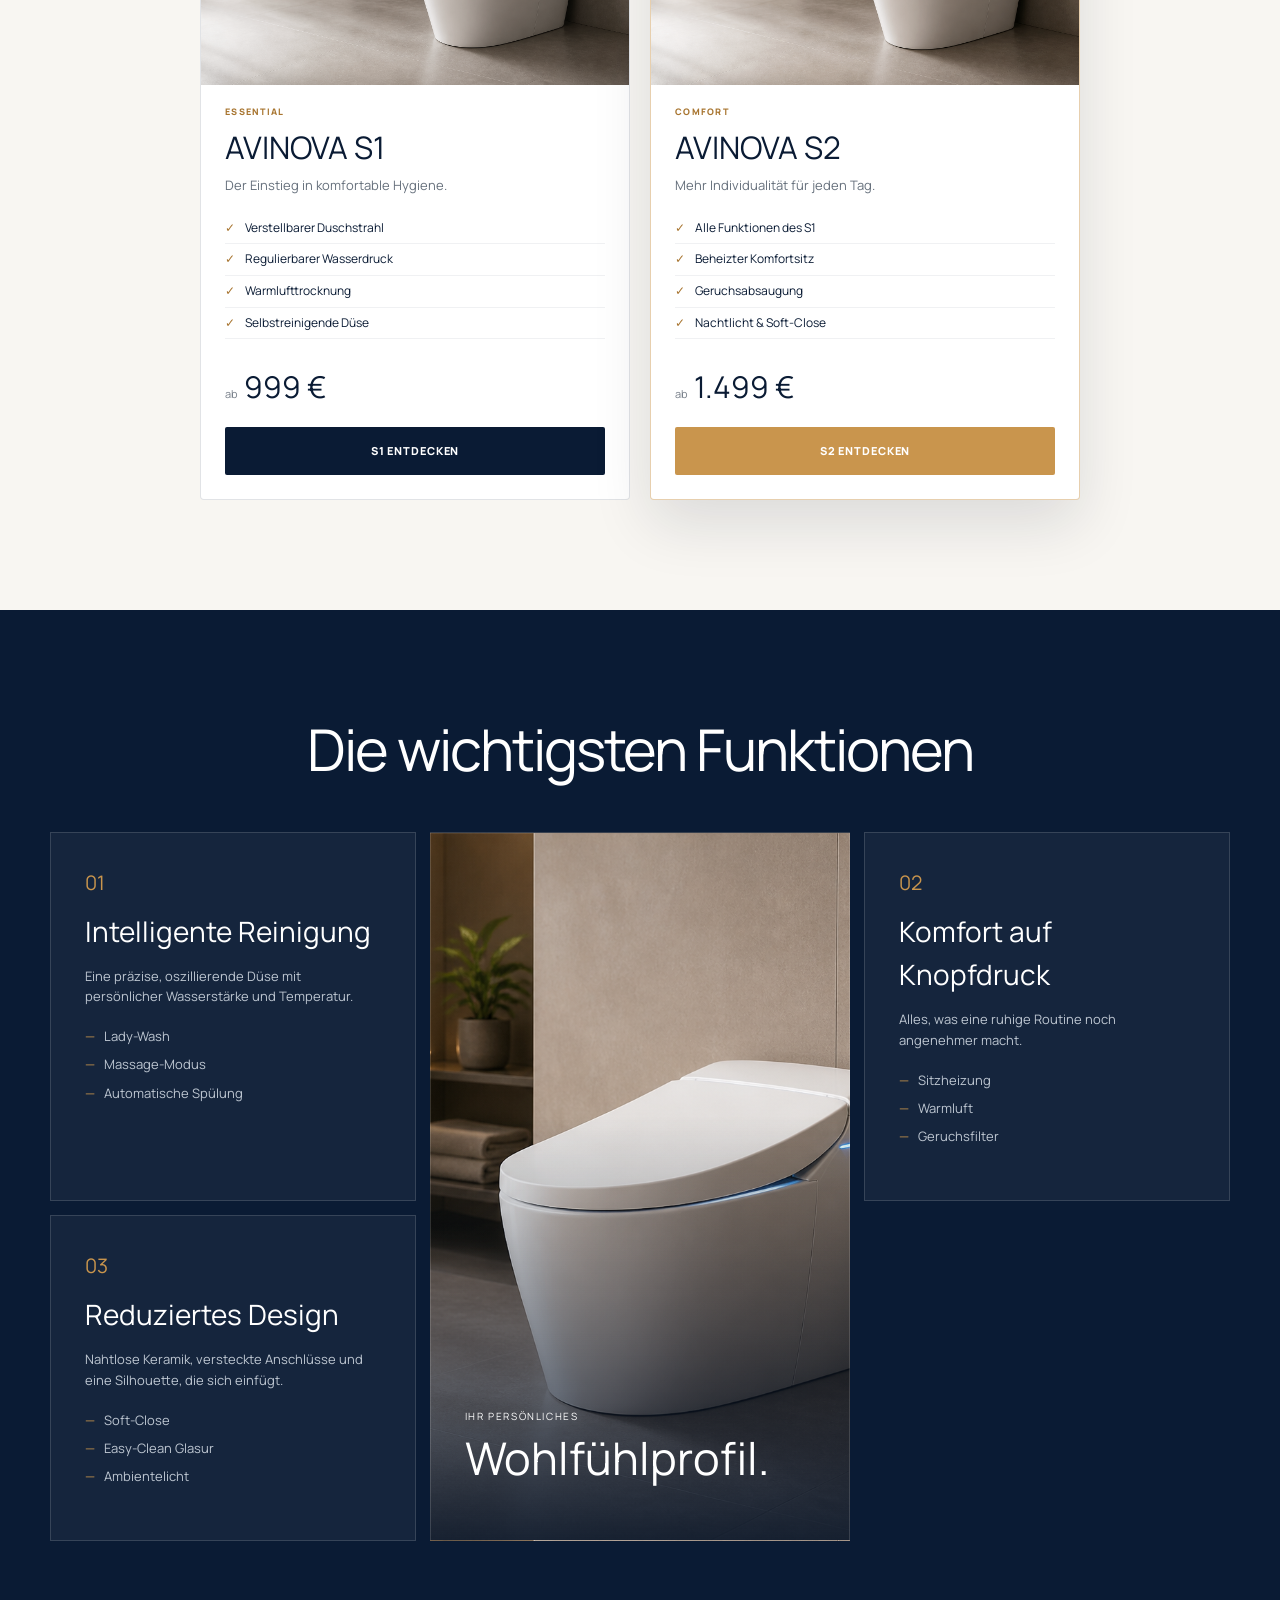
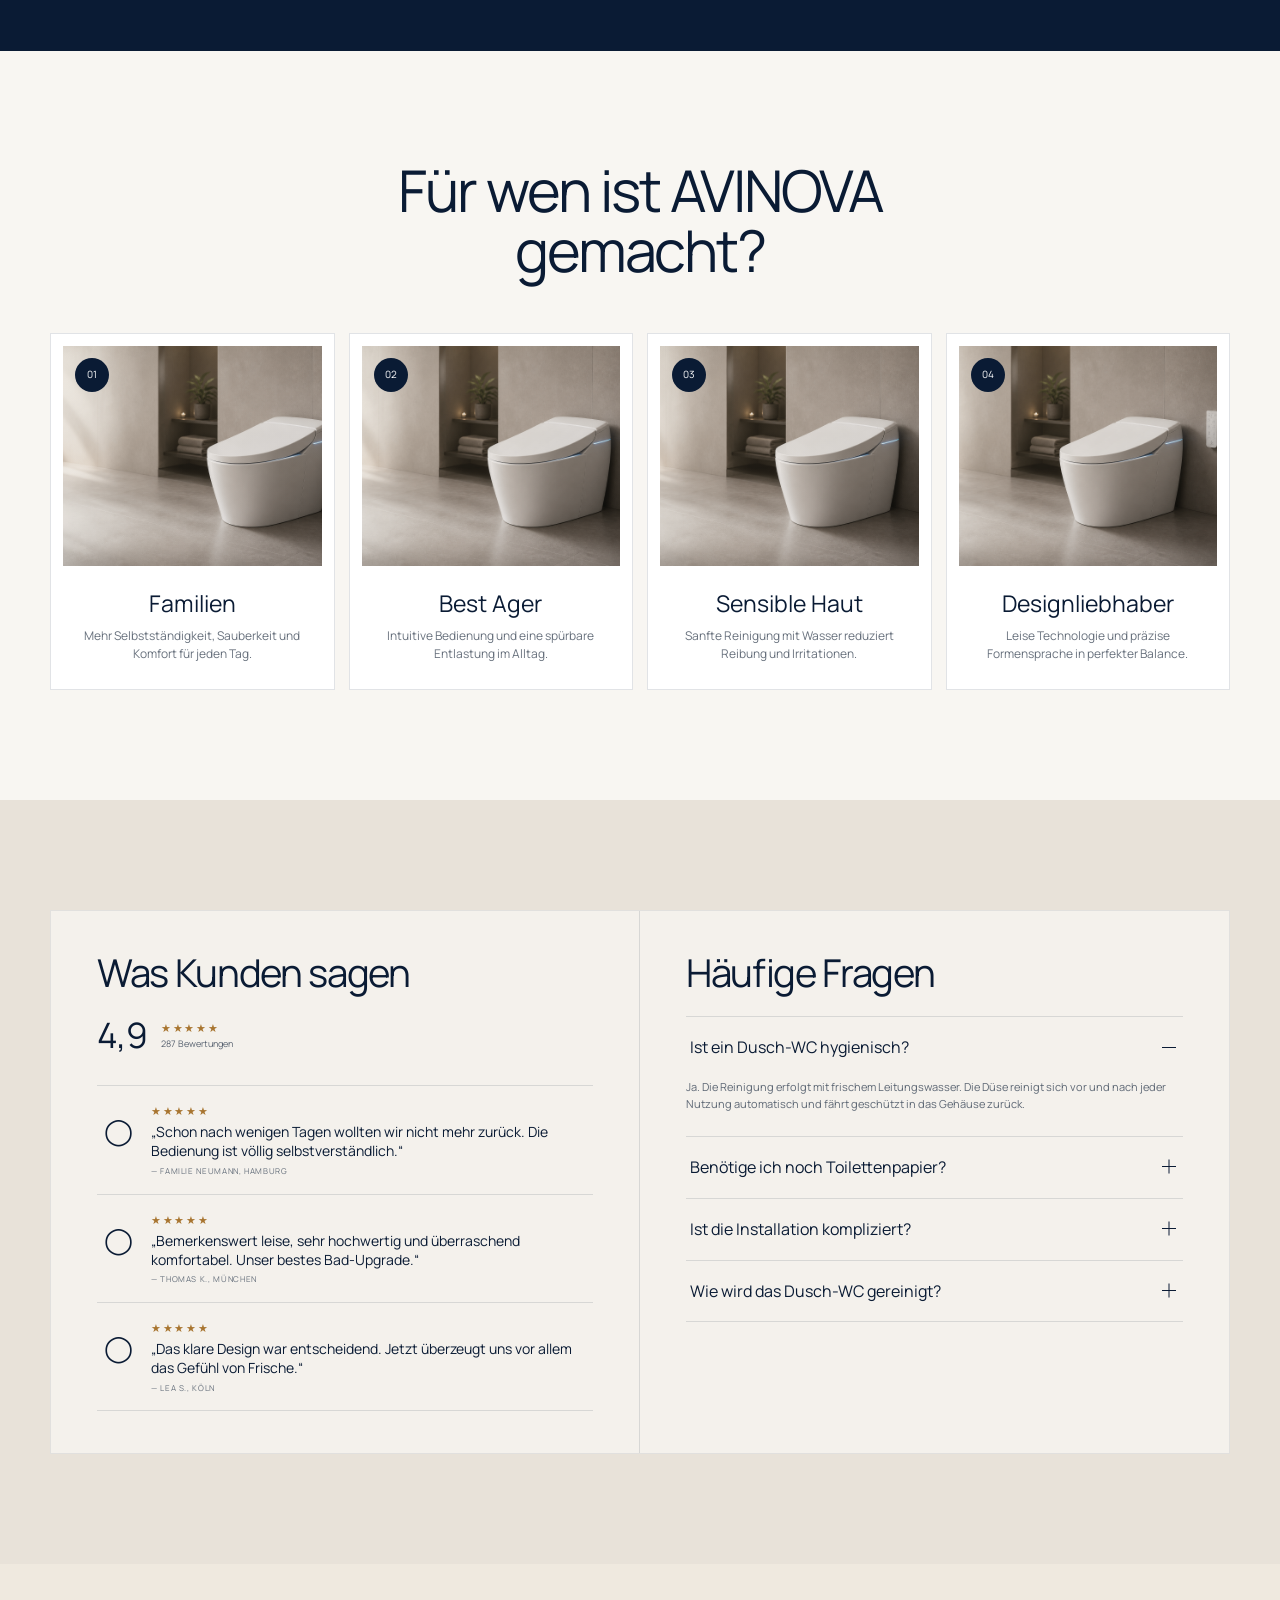
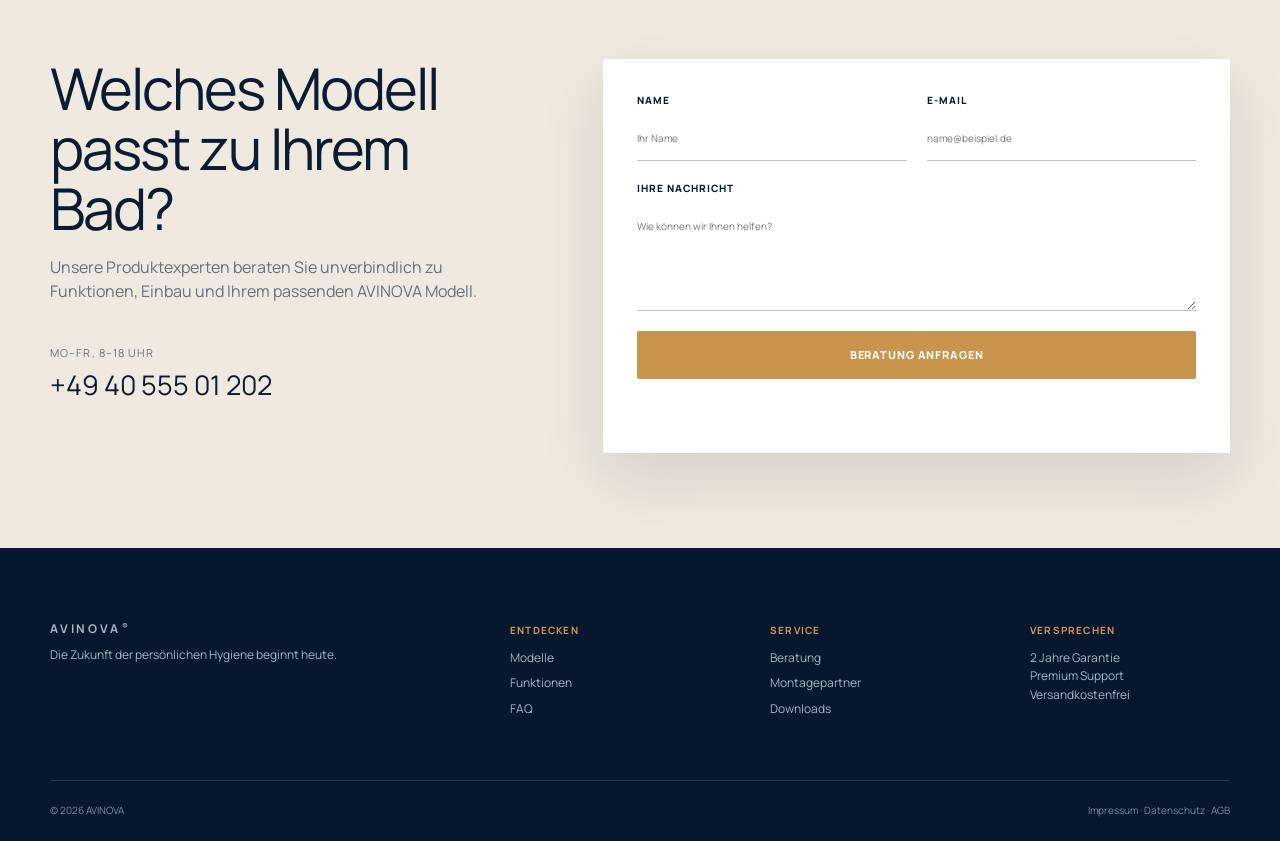
==== commit 3d7f50c8: "Improve benefits section and project documentation" ====
--- a/index.html
+++ b/index.html
@@ -54,16 +54,15 @@
 
     <h2 class="sr-only" id="benefits-title">Vorteile von AVINOVA</h2>
     <section class="benefits section-shell" aria-labelledby="benefits-title" role="list">
-      <article role="listitem"><span class="line-icon" aria-hidden="true">◌</span><h3>Hygienisch rein</h3><p>Frisches Wasser reinigt gründlich und berührungslos.</p></article>
-      <article role="listitem"><span class="line-icon" aria-hidden="true">◇</span><h3>Sanft zur Haut</h3><p>Temperatur und Intensität passen sich Ihnen an.</p></article>
-      <article role="listitem"><span class="line-icon" aria-hidden="true">↻</span><h3>Nachhaltiger</h3><p>Weniger Papier, weniger Abfall, mehr Alltagseffizienz.</p></article>
-      <article role="listitem"><span class="line-icon" aria-hidden="true">✦</span><h3>Premium-Komfort</h3><p>Wärme, Licht und leise Technik in einem System.</p></article>
-      <article role="listitem"><span class="line-icon" aria-hidden="true">⌁</span><h3>Selbstreinigend</h3><p>Die Düse wird vor und nach jeder Nutzung gespült.</p></article>
+      <article role="listitem"><img class="line-icon" src="assets/img/icons/drop.svg" alt="" aria-hidden="true"><h3>Hygienische Reinigung</h3><p>Wasser entfernt Rückstände gründlich und erreicht Bereiche, die Papier oft nicht vollständig reinigt.</p></article>
+      <article role="listitem"><img class="line-icon" src="assets/img/icons/leaf.svg" alt="" aria-hidden="true"><h3>Sanft zur Haut</h3><p>Kein Reiben. Keine Irritationen. Besonders angenehm für empfindliche Haut.</p></article>
+      <article role="listitem"><img class="line-icon" src="assets/img/icons/recycling.svg" alt="" aria-hidden="true"><h3>Nachhaltiger Leben</h3><p>Reduziere den Verbrauch von Toilettenpapier und Feuchttüchern deutlich.</p></article>
+      <article role="listitem"><img class="line-icon" src="assets/img/icons/diamond.svg" alt="" aria-hidden="true"><h3>Premium-Komfort</h3><p>Warmsitz, individuell einstellbare Wassertemperatur, Föhnfunktion und intuitive Bedienung.</p></article>
+      <article role="listitem"><img class="line-icon" src="assets/img/icons/shield.svg" alt="" aria-hidden="true"><h3>Selbstreinigende Technologie</h3><p>Automatische Düsenreinigung vor und nach jeder Nutzung sorgt für zusätzliche Hygiene.</p></article>
     </section>
 
     <section class="section section-shell" id="modelle">
       <div class="section-heading reveal">
-        <p class="eyebrow">Zwei Wege zu mehr Komfort</p>
         <h2>Unsere Dusch-WC Modelle</h2>
         <p>Vom klaren Einstieg bis zur vollendeten Wellness-Lösung.</p>
       </div>
@@ -105,7 +104,6 @@
     <section class="feature-section section" id="funktionen">
       <div class="section-shell">
         <div class="section-heading light reveal">
-          <p class="eyebrow">Technik, die im Hintergrund bleibt</p>
           <h2>Die wichtigsten Funktionen</h2>
         </div>
         <div class="feature-grid">
@@ -119,7 +117,6 @@
 
     <section class="section section-shell audience-section">
       <div class="section-heading reveal">
-        <p class="eyebrow">Für jeden Alltag gedacht</p>
         <h2>Für wen ist AVINOVA gemacht?</h2>
       </div>
       <div class="audience-grid">
@@ -134,7 +131,6 @@
       <div class="section-shell review-faq-grid">
         <div class="review-panel reveal" id="erfahrungen">
           <div class="panel-heading">
-            <p class="eyebrow">Echte Erfahrungen</p>
             <h2>Was Kunden sagen</h2>
             <div class="compact-rating"><strong>4,9</strong><span>★★★★★<small>287 Bewertungen</small></span></div>
           </div>
@@ -147,7 +143,6 @@
 
         <div class="faq-panel reveal" id="faq">
           <div class="panel-heading">
-            <p class="eyebrow">Gut zu wissen</p>
             <h2>Häufige Fragen</h2>
           </div>
           <div class="faq-list">
@@ -163,7 +158,6 @@
     <section class="contact-section" id="kontakt">
       <div class="section-shell contact-grid">
         <div class="contact-copy reveal">
-          <p class="eyebrow">Persönlich für Sie da</p>
           <h2>Welches Modell passt zu Ihrem Bad?</h2>
           <p>Unsere Produktexperten beraten Sie unverbindlich zu Funktionen, Einbau und Ihrem passenden AVINOVA Modell.</p>
           <div class="contact-detail"><span>Mo–Fr, 8–18 Uhr</span><strong>+49 40 555 01 202</strong></div>
--- a/styles.css
+++ b/styles.css
@@ -46,7 +46,6 @@
 .hero-media::after { content: none; }
 .hero::after { content: ""; position: absolute; inset: 0; pointer-events: none; background: linear-gradient(180deg, transparent 70%, rgba(9,22,41,.16)); }
 .hero-copy { position: relative; z-index: 2; width: min(620px, 52vw); margin-left: max(24px, calc((100vw - 1180px)/2)); padding-block: 80px; }
-.eyebrow { text-transform: uppercase; letter-spacing: .18em; font-size: 11px; font-weight: 800; color: var(--gold-dark); margin: 0 0 18px; }
 .hero h1, h2, .product-title { font-family: var(--display); font-weight: 400; letter-spacing: -.035em; }
 .hero h1 { font-size: clamp(48px, 4.5vw, 82px); line-height: .98; margin: 0 0 26px; max-width: 720px; font-weight: 700; }
 .lead { font-size: clamp(16px, 1.6vw, 20px); color: var(--ink-soft); max-width: 550px; }
@@ -71,12 +70,12 @@
 .hero-note small { opacity: .8; }
 @keyframes hero-in { from { scale: 1.04; filter: blur(4px); } to { scale: 1; filter: blur(0); } }
 
-.benefits { margin-top: -26px; position: relative; z-index: 5; background: rgba(255,255,255); border-radius: var(--radius); box-shadow: var(--shadow); display: grid; grid-template-columns: repeat(5,1fr); padding: 32px 18px; }
-.benefits article { text-align: center; padding: 0 20px; border-right: 1px solid var(--line); }
-.benefits article:last-child { border-right: 0; }
-.line-icon { font-family: var(--display); display: block; font-size: 34px; line-height: 1; margin-bottom: 12px; color: var(--ink); }
-.benefits h3 { margin: 0 0 7px; font-size: 13px; }
-.benefits p { color: #5c6572; font-size: 11px; margin: 0; line-height: 1.45; }
+.benefits { margin-top: -26px; position: relative; z-index: 5; background: #fff; border-radius: var(--radius); box-shadow: var(--shadow); display: grid; grid-template-columns: repeat(5, minmax(0, 1fr)); padding: 32px 18px; overflow: hidden; }
+.benefits article { position: relative; min-width: 0; min-height: 150px; padding: 10px 20px; display: flex; flex-direction: column; align-items: center; justify-content: flex-start; text-align: center; }
+.benefits article:not(:last-child)::after { content: ""; position: absolute; top: 8px; right: 0; bottom: 8px; width: 1px; background: var(--line); }
+.line-icon { display: block; width: 38px; height: 38px; margin: 0 auto 16px; object-fit: contain; }
+.benefits h3 { margin: 0 0 8px; font-size: 13px; line-height: 1.3; }
+.benefits p { max-width: 190px; color: #5c6572; font-size: 11px; margin: 0; line-height: 1.5; }
 
 .section-heading { text-align: center; margin: 0 auto 52px; max-width: 720px; }
 .section-heading h2, .contact-copy h2 { font-size: clamp(38px, 4.5vw, 60px); line-height: 1.04; margin: 0 0 14px; }
@@ -130,7 +129,6 @@
 .review-panel, .faq-panel { padding: 42px 46px; min-width: 0; }
 .review-panel { border-right: 1px solid var(--line); }
 .panel-heading { margin-bottom: 23px; }
-.panel-heading .eyebrow { margin-bottom: 8px; }
 .panel-heading h2 { font-family: var(--display); font-size: clamp(29px, 3vw, 39px); font-weight: 400; line-height: 1.05; margin: 0; }
 .compact-rating { display: flex; align-items: center; gap: 13px; margin-top: 15px; }
 .compact-rating strong { font-family: var(--display); font-size: 35px; font-weight: 400; }
@@ -156,7 +154,7 @@
 
 .contact-section { background: #efe9df; padding: 95px 0; }
 .contact-grid { display: grid; grid-template-columns: .85fr 1.15fr; gap: 90px; align-items: start; }
-.contact-copy > p:not(.eyebrow) { color: #66707c; max-width: 480px; }
+.contact-copy > p { color: #66707c; max-width: 480px; }
 .contact-detail { margin-top: 40px; display: grid; gap: 3px; }
 .contact-detail span { color: #68717d; font-size: 11px; text-transform: uppercase; letter-spacing: .1em; }
 .contact-detail strong { font-family: var(--display); font-size: 27px; font-weight: 400; }
@@ -203,8 +201,18 @@
 .product-buy .price { font-size: 45px; margin: 20px 0; }
 
 @media (max-width: 980px) {
-  .benefits { grid-template-columns: repeat(3,1fr); row-gap: 28px; }
-  .benefits article:nth-child(3) { border-right: 0; }
+  .benefits { grid-template-columns: repeat(6, minmax(0, 1fr)); padding: 22px 18px; }
+  .benefits article { grid-column: span 2; min-height: 156px; padding: 18px 24px; }
+  .benefits article:nth-child(4) { grid-column: 2 / span 2; }
+  .benefits article:nth-child(5) { grid-column: 4 / span 2; }
+  .benefits article::after { content: none !important; }
+  .benefits article:nth-child(1)::after,
+  .benefits article:nth-child(2)::after,
+  .benefits article:nth-child(4)::after { content: "" !important; position: absolute; top: 18px; right: 0; bottom: 18px; width: 1px; background: var(--line); }
+  .benefits article:nth-child(4)::before,
+  .benefits article:nth-child(5)::before { content: ""; position: absolute; top: 0; height: 1px; background: var(--line); }
+  .benefits article:nth-child(4)::before { left: -50%; right: 0; }
+  .benefits article:nth-child(5)::before { left: 0; right: -50%; }
   .model-grid { gap: 10px; }
   .model-card { padding: 18px; }
   .product-visual { margin-inline: -18px; height: 220px; }
@@ -244,33 +252,7 @@
   .lead { font-size: 15px; }
   .button-row .button { flex: 1; min-width: 155px; padding-inline: 12px; }
   .hero-note { display: none; }
-  .benefits {
-    display: grid;
-    width: calc(100% - 32px);
-    margin-top: 0;
-    padding: 32px 18px;
-    grid-template-columns: repeat(auto-fit, minmax(min(100%, 260px), 1fr));
-    gap: 0;
-    overflow: visible;
-    border-radius: var(--radius);
-    background: rgba(255,255,255);
-    box-shadow: var(--shadow);
-  }
-  .benefits article {
-    min-height: 0;
-    padding: 24px 20px;
-    text-align: center;
-    border: 0;
-    border-bottom: 1px solid var(--line);
-    background: transparent;
-    box-shadow: none;
-  }
-  .benefits article:nth-child(3),
-  .benefits article:last-child { border-right: 0; }
-  .benefits article:last-child { border-bottom: 0; }
-  .benefits .line-icon { margin-bottom: 12px; font-size: 34px; }
-  .benefits h3 { font-size: 13px; }
-  .benefits p { margin: 0; font-size: 11px; }
+  .benefits { width: calc(100% - 32px); margin-top: 0; }
   .section-heading { margin-bottom: 35px; }
   .section-heading h2, .contact-copy h2 { font-size: 42px; }
   .model-grid { grid-template-columns: 1fr; gap: 18px; }
@@ -311,8 +293,15 @@
   .product-feature-list { grid-template-columns: 1fr; }
 }
 
-@media (min-width: 552px) and (max-width: 767px) {
-  .benefits article:nth-child(odd):not(:last-child) { border-right: 1px solid var(--line); }
+@media (max-width: 600px) {
+  .benefits { display: block; padding: 12px 20px; }
+  .benefits article { min-height: 0; padding: 24px 12px; }
+  .benefits article:nth-child(n) { grid-column: auto; }
+  .benefits article:nth-child(n)::after { content: none !important; }
+  .benefits article:nth-child(n)::before { content: ""; position: absolute; top: 0; left: 12px; right: 12px; height: 1px; background: var(--line); }
+  .benefits article:first-child::before { content: none; }
+  .benefits .line-icon { width: 36px; height: 36px; margin-bottom: 14px; }
+  .benefits p { max-width: 320px; }
 }
 
 @media (prefers-reduced-motion: reduce) {
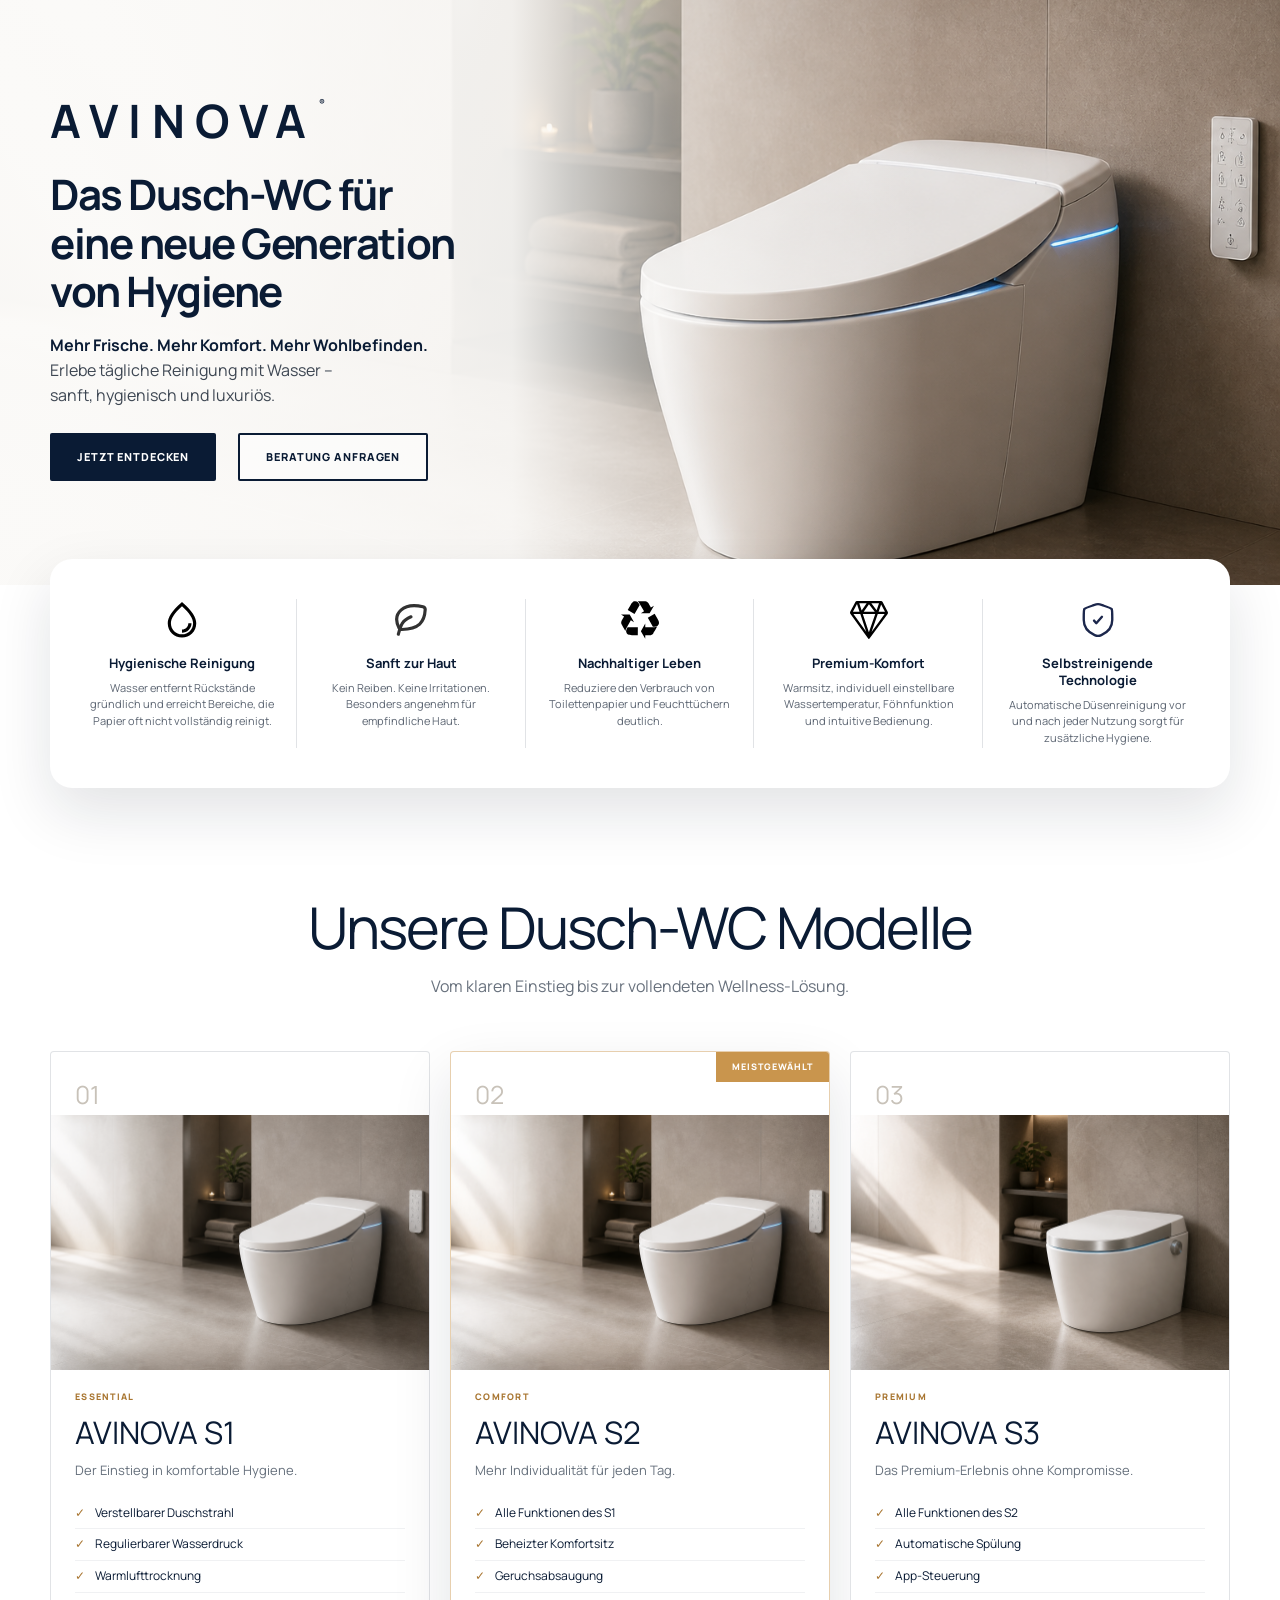
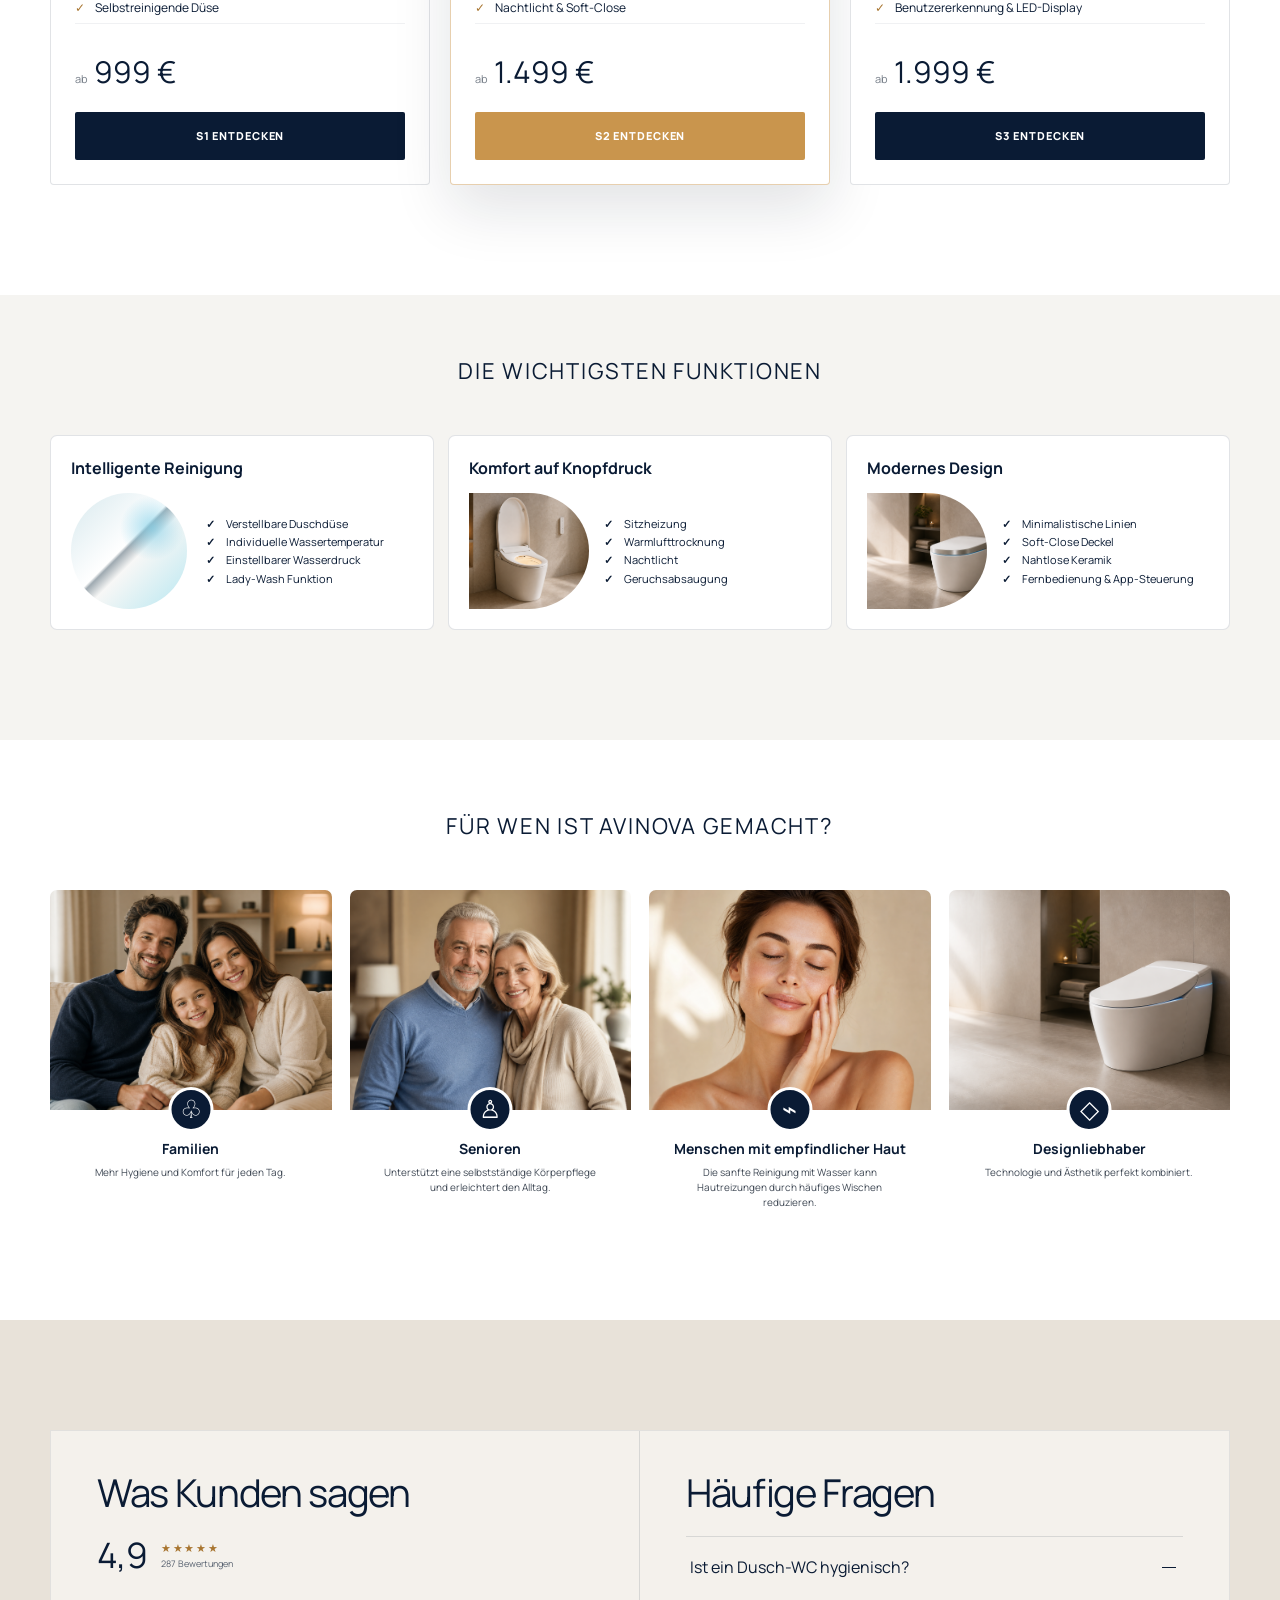
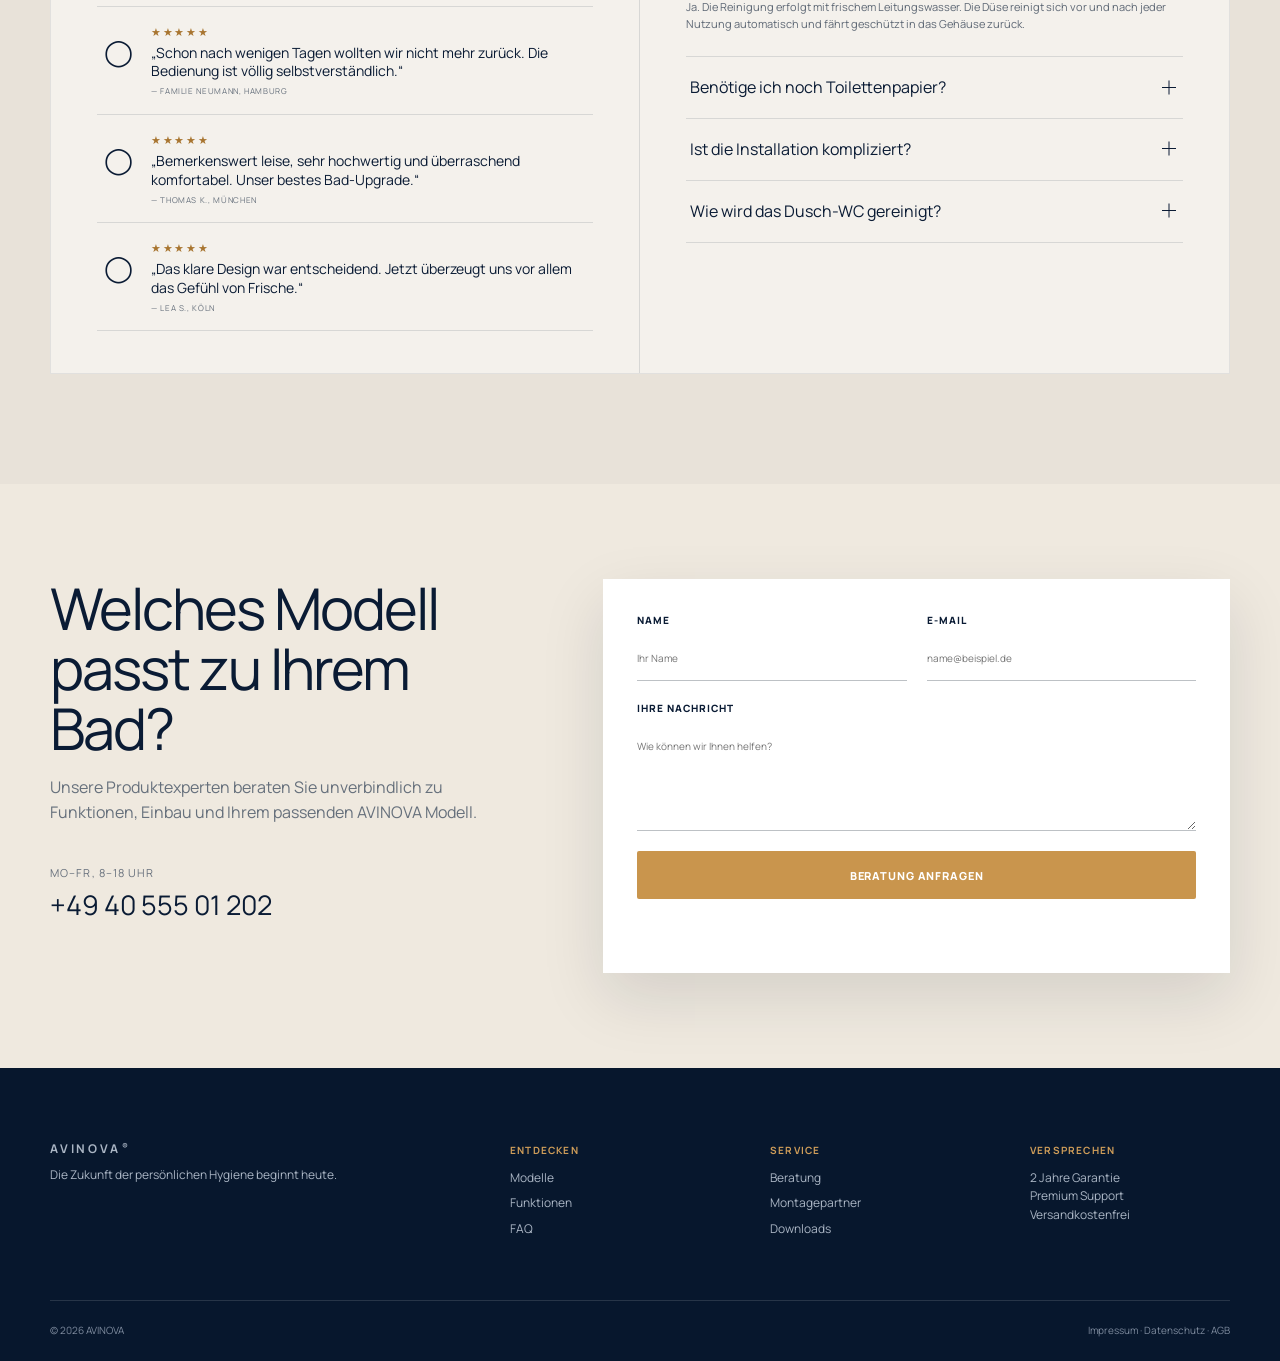
==== commit 69f1b48f: "Redesign site and add static model pages" ====
--- a/index.html
+++ b/index.html
@@ -10,45 +10,16 @@
   <script src="script.js" defer></script>
 </head>
 <body>
-  <header class="site-header">
-    <a class="brand" href="index.html" aria-label="AVINOVA Startseite">AVINOVA<span>®</span></a>
-    <nav class="desktop-nav" aria-label="Hauptnavigation">
-      <a href="#modelle">Modelle</a>
-      <a href="#funktionen">Funktionen</a>
-      <a href="#erfahrungen">Erfahrungen</a>
-      <a href="#faq">FAQ</a>
-    </nav>
-    <a class="header-cta" href="#kontakt">Beratung</a>
-    <button class="menu-toggle" type="button" aria-expanded="false" aria-controls="mobile-menu">
-      <span></span><span></span><span></span><span class="sr-only">Menü öffnen</span>
-    </button>
-    <nav class="mobile-nav" id="mobile-menu" aria-label="Mobile Navigation">
-      <a href="#modelle">Modelle</a>
-      <a href="#funktionen">Funktionen</a>
-      <a href="#erfahrungen">Erfahrungen</a>
-      <a href="#faq">FAQ</a>
-      <div class="mobile-actions">
-        <a class="button button-dark" href="#modelle">Jetzt entdecken</a>
-        <a class="button button-gold" href="#kontakt">Beratung anfragen</a>
-      </div>
-    </nav>
-  </header>
-
   <main>
     <section class="hero">
-      <div class="hero-media" aria-hidden="true"></div>
       <div class="hero-copy reveal">
-        <h1>Das Dusch-WC für eine neue Generation von Hygiene.</h1>
-        <p class="lead">Spürbar frischer, sanfter und komfortabler. Eine neue tägliche Routine, die sich ganz natürlich anfühlt.</p>
+        <a class="brand hero-brand" href="index.html" aria-label="AVINOVA Startseite">AVINOVA<span>®</span></a>
+        <h1>Das Dusch-WC für<br>eine neue Generation<br>von Hygiene</h1>
+        <p class="hero-lead"><strong>Mehr Frische. Mehr Komfort. Mehr Wohlbefinden.</strong><br>Erlebe tägliche Reinigung mit Wasser –<br>sanft, hygienisch und luxuriös.</p>
         <div class="button-row">
           <a class="button button-dark" href="#modelle">Jetzt entdecken</a>
-          <a class="button button-light" href="#kontakt">Beratung anfragen</a>
+          <a class="button button-outline" href="#kontakt">Beratung anfragen</a>
         </div>
-      </div>
-      <div class="hero-note">
-        <span class="pulse"></span>
-        <strong>Pure Sense</strong>
-        <small>Intuitive Hygiene</small>
       </div>
     </section>
 
@@ -67,7 +38,7 @@
         <p>Vom klaren Einstieg bis zur vollendeten Wellness-Lösung.</p>
       </div>
       <div class="model-grid">
-        <article class="model-card reveal">
+        <a class="model-card model-card-link reveal" href="pages/model1.html" aria-label="AVINOVA S1 entdecken">
           <div class="model-index">01</div>
           <div class="product-visual visual-s1"><img src="assets/avinova-hero.png" alt="AVINOVA S1 Dusch-WC"></div>
           <p class="model-kicker">Essential</p>
@@ -80,9 +51,9 @@
             <li>Selbstreinigende Düse</li>
           </ul>
           <div class="price"><span>ab</span> 999 €</div>
-          <a class="button button-dark button-full" href="s1.html">S1 entdecken</a>
-        </article>
-        <article class="model-card featured reveal">
+          <span class="button button-dark button-full">S1 entdecken</span>
+        </a>
+        <a class="model-card model-card-link featured reveal" href="pages/model2.html" aria-label="AVINOVA S2 entdecken">
           <div class="best-label">Meistgewählt</div>
           <div class="model-index">02</div>
           <div class="product-visual visual-s2"><img src="assets/avinova-hero.png" alt="AVINOVA S2 Dusch-WC"></div>
@@ -96,34 +67,60 @@
             <li>Nachtlicht & Soft-Close</li>
           </ul>
           <div class="price"><span>ab</span> 1.499 €</div>
-          <a class="button button-gold button-full" href="s2.html">S2 entdecken</a>
+          <span class="button button-gold button-full">S2 entdecken</span>
+        </a>
+        <a class="model-card model-card-link reveal" href="pages/model3.html" aria-label="AVINOVA S3 entdecken">
+          <div class="model-index">03</div>
+          <div class="product-visual visual-s3"><img src="assets/avinova-s3.png" alt="AVINOVA S3 Dusch-WC"></div>
+          <p class="model-kicker">Premium</p>
+          <h3>AVINOVA S3</h3>
+          <p class="model-intro">Das Premium-Erlebnis ohne Kompromisse.</p>
+          <ul class="check-list">
+            <li>Alle Funktionen des S2</li>
+            <li>Automatische Spülung</li>
+            <li>App-Steuerung</li>
+            <li>Benutzererkennung & LED-Display</li>
+          </ul>
+          <div class="price"><span>ab</span> 1.999 €</div>
+          <span class="button button-dark button-full">S3 entdecken</span>
+        </a>
+      </div>
+    </section>
+
+    <section class="feature-section section" id="funktionen">
+      <div class="section-heading reveal"><h2>Die wichtigsten Funktionen</h2></div>
+      <div class="feature-grid section-shell">
+        <article class="feature-card reveal">
+          <h3>Intelligente Reinigung</h3>
+          <div class="feature-body">
+            <div class="nozzle-art" aria-hidden="true"></div>
+            <ul><li>Verstellbare Duschdüse</li><li>Individuelle Wassertemperatur</li><li>Einstellbarer Wasserdruck</li><li>Lady-Wash Funktion</li></ul>
+          </div>
+        </article>
+        <article class="feature-card reveal">
+          <h3>Komfort auf Knopfdruck</h3>
+          <div class="feature-body feature-photo">
+            <img src="assets/comfort.png" alt="Dusch-WC mit geöffnetem Sitz und Fernbedienung">
+            <ul><li>Sitzheizung</li><li>Warmlufttrocknung</li><li>Nachtlicht</li><li>Geruchsabsaugung</li></ul>
+          </div>
+        </article>
+        <article class="feature-card reveal">
+          <h3>Modernes Design</h3>
+          <div class="feature-body feature-photo">
+            <img src="assets/avinova-s3.png" alt="Modernes AVINOVA Dusch-WC">
+            <ul><li>Minimalistische Linien</li><li>Soft-Close Deckel</li><li>Nahtlose Keramik</li><li>Fernbedienung & App-Steuerung</li></ul>
+          </div>
         </article>
       </div>
     </section>
 
-    <section class="feature-section section" id="funktionen">
-      <div class="section-shell">
-        <div class="section-heading light reveal">
-          <h2>Die wichtigsten Funktionen</h2>
-        </div>
-        <div class="feature-grid">
-          <article class="feature-card reveal"><span>01</span><h3>Intelligente Reinigung</h3><p>Eine präzise, oszillierende Düse mit persönlicher Wasserstärke und Temperatur.</p><ul><li>Lady-Wash</li><li>Massage-Modus</li><li>Automatische Spülung</li></ul></article>
-          <article class="feature-card image-card reveal"><div><p>Ihr persönliches</p><h3>Wohlfühlprofil.</h3></div></article>
-          <article class="feature-card reveal"><span>02</span><h3>Komfort auf Knopfdruck</h3><p>Alles, was eine ruhige Routine noch angenehmer macht.</p><ul><li>Sitzheizung</li><li>Warmluft</li><li>Geruchsfilter</li></ul></article>
-          <article class="feature-card reveal"><span>03</span><h3>Reduziertes Design</h3><p>Nahtlose Keramik, versteckte Anschlüsse und eine Silhouette, die sich einfügt.</p><ul><li>Soft-Close</li><li>Easy-Clean Glasur</li><li>Ambientelicht</li></ul></article>
-        </div>
-      </div>
-    </section>
-
-    <section class="section section-shell audience-section">
-      <div class="section-heading reveal">
-        <h2>Für wen ist AVINOVA gemacht?</h2>
-      </div>
-      <div class="audience-grid">
-        <article class="audience-card reveal"><span class="audience-number">01</span><div class="audience-art family"></div><h3>Familien</h3><p>Mehr Selbstständigkeit, Sauberkeit und Komfort für jeden Tag.</p></article>
-        <article class="audience-card reveal"><span class="audience-number">02</span><div class="audience-art seniors"></div><h3>Best Ager</h3><p>Intuitive Bedienung und eine spürbare Entlastung im Alltag.</p></article>
-        <article class="audience-card reveal"><span class="audience-number">03</span><div class="audience-art sensitive"></div><h3>Sensible Haut</h3><p>Sanfte Reinigung mit Wasser reduziert Reibung und Irritationen.</p></article>
-        <article class="audience-card reveal"><span class="audience-number">04</span><div class="audience-art design"></div><h3>Designliebhaber</h3><p>Leise Technologie und präzise Formensprache in perfekter Balance.</p></article>
+    <section class="section audience-section">
+      <div class="section-heading reveal"><h2>Für wen ist AVINOVA gemacht?</h2></div>
+      <div class="audience-grid section-shell">
+        <article class="reveal"><div class="audience-photo"><img src="assets/family.png" alt="Familie"><span>♧</span></div><h3>Familien</h3><p>Mehr Hygiene und Komfort für jeden Tag.</p></article>
+        <article class="reveal"><div class="audience-photo"><img src="assets/seniors.png" alt="Senioren"><span>♙</span></div><h3>Senioren</h3><p>Unterstützt eine selbstständige Körperpflege und erleichtert den Alltag.</p></article>
+        <article class="reveal"><div class="audience-photo"><img src="assets/sensitive.png" alt="Frau mit empfindlicher Haut"><span>⌁</span></div><h3>Menschen mit empfindlicher Haut</h3><p>Die sanfte Reinigung mit Wasser kann Hautreizungen durch häufiges Wischen reduzieren.</p></article>
+        <article class="reveal"><div class="audience-photo"><img src="assets/avinova-hero.png" alt="Modernes Badezimmer"><span>◇</span></div><h3>Designliebhaber</h3><p>Technologie und Ästhetik perfekt kombiniert.</p></article>
       </div>
     </section>
 
@@ -180,7 +177,7 @@
       <div><h3>Service</h3><a href="#kontakt">Beratung</a><a href="#">Montagepartner</a><a href="#">Downloads</a></div>
       <div><h3>Versprechen</h3><p>2 Jahre Garantie<br>Premium Support<br>Versandkostenfrei</p></div>
     </div>
-    <div class="footer-bottom section-shell"><span>© 2026 AVINOVA</span><span>Impressum · Datenschutz · AGB</span></div>
+    <div class="footer-bottom section-shell"><span>© 2026 AVINOVA</span><span><a href="pages/impressum.html">Impressum</a> · <a href="pages/datenschutz.html">Datenschutz</a> · <a href="pages/agb.html">AGB</a></span></div>
   </footer>
 </body>
 </html>
--- a/styles.css
+++ b/styles.css
@@ -18,7 +18,7 @@
 
 * { box-sizing: border-box; }
 html { scroll-behavior: smooth; }
-body { margin: 0; color: var(--ink); background: var(--paper); font-family: var(--body); line-height: 1.55; }
+body { margin: 0; overflow-x: hidden; color: var(--ink); background: var(--white); font-family: var(--body); line-height: 1.55; }
 body.menu-open { overflow: hidden; }
 body::after { content: none; }
 img { max-width: 100%; display: block; }
@@ -41,15 +41,14 @@
 .header-cta:active { background-color: var(--gold-dark); transform: translateY(0); box-shadow: none; }
 .menu-toggle, .mobile-nav { display: none; }
 
-.hero { min-height: calc(100svh - 76px); position: relative; display: grid; align-items: center; overflow: hidden; background: #d9d0c5; }
-.hero-media { position: absolute; inset: 0; background-image: linear-gradient(90deg, rgba(246,243,238,.96) 0%, rgba(246,243,238,.82) 33%, rgba(246,243,238,0) 60%), url("assets/avinova-hero.png"); background-position: center, center; background-size: auto, cover; background-repeat: no-repeat; animation: hero-in 1.2s ease both; }
-.hero-media::after { content: none; }
-.hero::after { content: ""; position: absolute; inset: 0; pointer-events: none; background: linear-gradient(180deg, transparent 70%, rgba(9,22,41,.16)); }
-.hero-copy { position: relative; z-index: 2; width: min(620px, 52vw); margin-left: max(24px, calc((100vw - 1180px)/2)); padding-block: 80px; }
+.hero { min-height: 585px; display: flex; align-items: center; overflow: hidden; background: linear-gradient(90deg, rgba(251,250,248,.98) 0%, rgba(251,250,248,.94) 40%, rgba(251,250,248,.25) 62%, rgba(251,250,248,0) 72%), url("assets/avinova-hero.png") 68% center/cover no-repeat; }
+.hero-copy { width: min(1180px, calc(100% - 48px)); margin-inline: auto; padding: 54px 0 60px; }
+.hero-brand { display: inline-block; font-size: 46px; line-height: 1; }
 .hero h1, h2, .product-title { font-family: var(--display); font-weight: 400; letter-spacing: -.035em; }
-.hero h1 { font-size: clamp(48px, 4.5vw, 82px); line-height: .98; margin: 0 0 26px; max-width: 720px; font-weight: 700; }
-.lead { font-size: clamp(16px, 1.6vw, 20px); color: var(--ink-soft); max-width: 550px; }
-.button-row { display: flex; flex-wrap: wrap; gap: 12px; margin-top: 34px; }
+.hero h1 { margin: 25px 0 18px; font-size: 42px; line-height: 1.15; font-weight: 700; }
+.hero-lead { color: #3d4652; font-size: 16px; line-height: 1.55; }
+.hero-lead strong { color: var(--ink); }
+.button-row { display: flex; flex-wrap: wrap; gap: 22px; margin-top: 25px; }
 .button { display: inline-flex; align-items: center; justify-content: center; border: 1px solid transparent; min-height: 48px; padding: 0 26px; text-transform: uppercase; letter-spacing: .08em; font-size: 11px; font-weight: 800; cursor: pointer; transition: transform .2s, box-shadow .2s, background .2s, border-color .2s, color .2s; border-radius: 2px; }
 .button:hover { transform: translateY(-2px); box-shadow: 0 10px 26px rgba(10,27,52,.16); }
 .button:active { transform: translateY(0); box-shadow: none; }
@@ -59,17 +58,12 @@
 .button-light { background: rgba(255,255,255,.56); border-color: var(--ink); backdrop-filter: blur(8px); }
 .button-light:hover { background-color: var(--ink); border-color: var(--ink); color: white; }
 .button-light:active { background-color: var(--gold-dark); border-color: var(--gold-dark); color: white; }
+.button-outline { border: 2px solid var(--ink); background: rgba(255,255,255,.55); }
+.button-outline:hover { color: white; background: var(--ink); }
 .button-gold { color: white; background: var(--gold); }
 .button-gold:hover { background-color: var(--ink); color: white; }
 .button-gold:active { background-color: var(--gold-dark); color: white; }
 .button-full { width: 100%; }
-.hero-note { position: absolute; z-index: 3; right: 4vw; bottom: 5vh; display: grid; grid-template-columns: auto auto; gap: 0 10px; align-items: center; color: white; text-shadow: 0 1px 8px rgba(0,0,0,.3); }
-.hero-note .pulse { grid-row: 1/3; width: 42px; height: 42px; border: 1px solid rgba(255,255,255,.7); border-radius: 50%; position: relative; }
-.hero-note .pulse::after { content: ""; position: absolute; inset: 14px; border-radius: 50%; background: var(--blue); box-shadow: 0 0 20px var(--blue); }
-.hero-note strong { letter-spacing: .08em; font-size: 12px; }
-.hero-note small { opacity: .8; }
-@keyframes hero-in { from { scale: 1.04; filter: blur(4px); } to { scale: 1; filter: blur(0); } }
-
 .benefits { margin-top: -26px; position: relative; z-index: 5; background: #fff; border-radius: var(--radius); box-shadow: var(--shadow); display: grid; grid-template-columns: repeat(5, minmax(0, 1fr)); padding: 32px 18px; overflow: hidden; }
 .benefits article { position: relative; min-width: 0; min-height: 150px; padding: 10px 20px; display: flex; flex-direction: column; align-items: center; justify-content: flex-start; text-align: center; }
 .benefits article:not(:last-child)::after { content: ""; position: absolute; top: 8px; right: 0; bottom: 8px; width: 1px; background: var(--line); }
@@ -80,8 +74,12 @@
 .section-heading { text-align: center; margin: 0 auto 52px; max-width: 720px; }
 .section-heading h2, .contact-copy h2 { font-size: clamp(38px, 4.5vw, 60px); line-height: 1.04; margin: 0 0 14px; }
 .section-heading > p:last-child { color: #68717d; }
-.model-grid { display: grid; grid-template-columns: repeat(2, minmax(0, 430px)); justify-content: center; gap: 20px; align-items: stretch; }
+.model-grid { display: grid; grid-template-columns: repeat(3, minmax(0, 1fr)); justify-content: center; gap: 20px; align-items: stretch; }
 .model-card { background: white; border: 1px solid var(--line); padding: 24px; border-radius: 4px; position: relative; display: flex; flex-direction: column; overflow: hidden; }
+.model-card-link { color: inherit; transition: transform .25s, box-shadow .25s, border-color .25s; }
+.model-card-link:hover { transform: translateY(-5px); border-color: rgba(201,149,77,.45); box-shadow: var(--shadow); }
+.model-card-link.featured:hover { transform: translateY(-19px); }
+.model-card-link:focus-visible { outline: 3px solid var(--gold); outline-offset: 4px; }
 .model-card.featured { transform: translateY(-14px); box-shadow: var(--shadow); border-color: rgba(201,149,77,.45); }
 .best-label { position: absolute; right: 0; top: 0; padding: 8px 16px; background: var(--gold); color: white; font-size: 9px; font-weight: 800; letter-spacing: .11em; text-transform: uppercase; }
 .model-index { font-family: var(--display); color: #c8c2b9; font-size: 25px; }
@@ -90,6 +88,7 @@
 .model-card:hover .product-visual img { transform: scale(1.035); }
 .visual-s1 img { object-position: 74% 56%; }
 .visual-s2 img { object-position: 78% 51%; filter: saturate(.75) contrast(1.03); }
+.visual-s3 img { object-position: 76% 53%; filter: saturate(.72) contrast(1.04); }
 .model-kicker { margin: 0; color: var(--gold-dark); text-transform: uppercase; letter-spacing: .14em; font-size: 9px; font-weight: 800; }
 .model-card h3 { font-family: var(--display); font-size: 31px; font-weight: 400; margin: 4px 0; }
 .model-intro { color: #66707c; margin: 0 0 18px; font-size: 13px; }
@@ -99,30 +98,27 @@
 .price { font-family: var(--display); font-size: 30px; margin-bottom: 16px; }
 .price span { font-family: var(--body); color: #777f89; font-size: 11px; }
 
-.feature-section { background: var(--ink); color: white; overflow: hidden; }
-.section-heading.light p { color: #c8d0da; }
-.feature-grid { display: grid; grid-template-columns: 1fr 1.15fr 1fr; grid-template-rows: auto auto; gap: 14px; }
-.feature-card { min-height: 285px; padding: 34px; border: 1px solid rgba(255,255,255,.14); background: rgba(255,255,255,.045); position: relative; overflow: hidden; }
-.feature-card > span { color: var(--gold); font-family: var(--display); font-size: 20px; }
-.feature-card h3 { font-family: var(--display); font-size: 28px; font-weight: 400; margin: 12px 0; }
-.feature-card p, .feature-card li { color: #bdc6d1; font-size: 13px; }
-.feature-card ul { list-style: none; padding: 0; }
-.feature-card li { padding: 4px 0; }
-.feature-card li::before { content: "—"; color: var(--gold); margin-right: 9px; }
-.image-card { grid-row: 1/3; grid-column: 2; background: linear-gradient(180deg, transparent 40%, rgba(9,22,41,.9)), url("assets/avinova-hero.png") 72% center/cover; display: flex; align-items: end; }
-.image-card h3 { font-size: 45px; margin-top: 0; }
-.image-card p { color: white; margin: 0; text-transform: uppercase; letter-spacing: .16em; font-size: 10px; }
-
-.audience-grid { display: grid; grid-template-columns: repeat(4,1fr); gap: 14px; }
-.audience-card { background: white; padding: 12px 12px 25px; position: relative; border: 1px solid var(--line); text-align: center; }
-.audience-number { position: absolute; z-index: 2; top: 24px; left: 24px; width: 34px; height: 34px; border-radius: 50%; display: grid; place-items: center; background: var(--ink); color: white; font-size: 10px; }
-.audience-art { height: 220px; background-image: linear-gradient(145deg, rgba(201,149,77,.2), rgba(10,27,52,.05)), url("assets/avinova-hero.png"); background-size: cover; filter: saturate(.55); }
-.audience-art.family { background-position: 30% 48%; }
-.audience-art.seniors { background-position: 55% 44%; }
-.audience-art.sensitive { background-position: 70% 40%; }
-.audience-art.design { background-position: 90% 60%; }
-.audience-card h3 { font-family: var(--display); font-size: 23px; font-weight: 400; margin: 20px 0 5px; }
-.audience-card p { color: #68717d; font-size: 12px; margin: 0 12px; }
+.feature-section { padding-top: 65px; background: #f5f4f1; }
+.feature-section .section-heading h2,
+.audience-section .section-heading h2 { font-size: 22px; text-transform: uppercase; letter-spacing: .08em; }
+.feature-grid { display: grid; grid-template-columns: repeat(3,1fr); gap: 14px; }
+.feature-card { padding: 20px; background: white; border: 1px solid var(--line); border-radius: 7px; }
+.feature-card h3 { margin: 0 0 13px; font-family: var(--body); font-size: 16px; font-weight: 700; }
+.feature-body { display: grid; grid-template-columns: 120px 1fr; gap: 15px; align-items: center; }
+.feature-card ul { list-style: none; margin: 0; padding: 0; font-size: 11px; line-height: 1.65; }
+.feature-card li { position: relative; padding-left: 20px; }
+.feature-card li::before { content: "✓"; position: absolute; left: 0; font-weight: 800; }
+.nozzle-art { width: 116px; height: 116px; border-radius: 50%; background: radial-gradient(circle at 70% 30%,rgba(126,206,231,.7),transparent 28%),linear-gradient(135deg,#d8e9ee,#fff 46%,#9faab1 48%,#f7f7f6 56%,#b7e7f1); }
+.feature-photo img { width: 120px; height: 116px; object-fit: cover; border-radius: 0 50% 50% 0; }
+
+.audience-section { padding-top: 75px; background: white; }
+.audience-grid { display: grid; grid-template-columns: repeat(4,1fr); gap: 18px; }
+.audience-grid article { text-align: center; }
+.audience-photo { position: relative; }
+.audience-photo img { width: 100%; height: 220px; object-fit: cover; border-radius: 7px 7px 0 0; }
+.audience-photo span { position: absolute; left: 50%; bottom: -22px; transform: translateX(-50%); width: 45px; height: 45px; display: grid; place-items: center; color: white; background: var(--ink); border: 3px solid white; border-radius: 50%; font-size: 25px; }
+.audience-section h3 { margin: 28px 0 5px; font-size: 14px; }
+.audience-section p { margin: 0 auto; max-width: 230px; color: #414a56; font-size: 10px; line-height: 1.5; }
 
 .review-faq-section { background: #e8e2d9; }
 .review-faq-grid { display: grid; grid-template-columns: 1fr 1fr; background: rgba(255,255,255,.52); border: 1px solid rgba(10,27,52,.08); }
@@ -176,20 +172,26 @@
 .reveal.visible { transform: none; }
 
 /* Product pages */
-.product-hero { min-height: 720px; display: grid; grid-template-columns: .85fr 1.15fr; background: #ebe5dc; }
-.product-hero-copy { padding: 100px max(40px, calc((100vw - 1180px)/2)); padding-right: 50px; display: flex; flex-direction: column; justify-content: center; }
-.product-title { font-size: clamp(64px, 8vw, 112px); line-height: .9; margin: 0 0 20px; }
-.product-tagline { font-family: var(--display); font-size: 25px; max-width: 470px; }
-.product-hero-media { background: url("assets/avinova-hero.png") 72% center/cover; min-height: 580px; position: relative; }
-.product-hero-media::after { content: attr(data-label); position: absolute; left: 30px; bottom: 25px; color: white; font-size: 10px; letter-spacing: .2em; text-transform: uppercase; }
+.inner-page { background: white; }
+.model-s1 { --gold: #8aa4ac; }
+.model-s2 { --gold: #c9954d; }
+.model-s3 { --gold: #8f969d; }
+.back-button { min-height: 42px; padding-inline: 20px; }
+.product-hero { min-height: 585px; display: flex; align-items: stretch; background: linear-gradient(90deg, rgba(251,250,248,.98) 0%, rgba(251,250,248,.94) 40%, rgba(251,250,248,.25) 62%, rgba(251,250,248,0) 72%), url("assets/avinova-hero.png") 68% center/cover no-repeat; }
+.product-hero-copy { width: min(1180px, calc(100% - 48px)); margin-inline: auto; padding: 54px 0 70px; display: flex; flex-direction: column; align-items: flex-start; }
+.product-hero-brand { display: inline-block; font-size: 46px; line-height: 1; }
+.product-hero .back-button { margin-top: 24px; }
+.product-title { margin: auto 0 0; max-width: 560px; font-size: clamp(64px, 8vw, 112px); line-height: .9; }
 .spec-strip { background: var(--ink); color: white; }
-.spec-strip-inner { display: grid; grid-template-columns: repeat(4,1fr); padding: 28px 0; }
-.spec-strip div { padding: 0 25px; border-right: 1px solid rgba(255,255,255,.15); }
+.spec-strip-inner { display: grid; grid-template-columns: repeat(4,1fr); padding: 56px 0; }
+.spec-strip div { padding: 15px; border-right: 1px solid rgba(255,255,255,.15); }
 .spec-strip div:last-child { border: 0; }
 .spec-strip small { display: block; color: #8f9aab; text-transform: uppercase; letter-spacing: .1em; }
 .spec-strip strong { font-family: var(--display); font-size: 20px; font-weight: 400; }
 .product-story { display: grid; grid-template-columns: 1fr 1fr; gap: 80px; align-items: center; }
 .product-story-image { min-height: 560px; background: url("assets/avinova-hero.png") 84% center/cover; }
+.model-s3 .product-hero { background-image: linear-gradient(90deg, rgba(251,250,248,.98) 0%, rgba(251,250,248,.94) 40%, rgba(251,250,248,.25) 62%, rgba(251,250,248,0) 72%), url("assets/avinova-s3.png"); background-position: center, 68% center; background-size: auto, cover; background-repeat: no-repeat; }
+.model-s3 .product-story-image { background-image: url("assets/avinova-s3.png"); background-position: 78% center; }
 .product-story-copy h2 { font-size: clamp(40px,5vw,65px); margin: 0 0 20px; }
 .product-story-copy > p { color: #647080; }
 .product-feature-list { margin-top: 32px; display: grid; grid-template-columns: 1fr 1fr; gap: 18px; }
@@ -199,6 +201,19 @@
 .product-buy { background: #e7e1d8; text-align: center; padding: 90px 20px; }
 .product-buy h2 { font-size: clamp(38px,5vw,62px); margin: 0 0 8px; }
 .product-buy .price { font-size: 45px; margin: 20px 0; }
+
+/* Legal pages */
+.legal-body { background: #f5f4f1; }
+.legal-page { padding: 20px 0 90px; }
+.legal-card { max-width: 920px; padding: clamp(32px, 5vw, 70px); background: white; border: 1px solid var(--line); box-shadow: var(--shadow); }
+.legal-card h1 { margin: 0 0 42px; font-family: var(--display); font-size: clamp(44px, 7vw, 76px); font-weight: 400; letter-spacing: -.04em; }
+.legal-card > p { color: #4f5966; }
+.legal-block { padding: 24px 0; border-top: 1px solid var(--line); }
+.legal-block:first-of-type { border-top: 0; padding-top: 0; }
+.legal-label { display: block; margin-bottom: 8px; color: var(--gold-dark); font-size: 11px; font-weight: 800; letter-spacing: .1em; text-transform: uppercase; }
+.legal-block p { margin: 6px 0; color: #4f5966; font-size: 14px; }
+.legal-block a { text-decoration: underline; text-decoration-color: rgba(10,27,52,.3); text-underline-offset: 3px; }
+.legal-footer { margin-top: 0; }
 
 @media (max-width: 980px) {
   .benefits { grid-template-columns: repeat(6, minmax(0, 1fr)); padding: 22px 18px; }
@@ -216,6 +231,9 @@
   .model-grid { gap: 10px; }
   .model-card { padding: 18px; }
   .product-visual { margin-inline: -18px; height: 220px; }
+  .feature-grid { grid-template-columns: 1fr; }
+  .feature-body { grid-template-columns: 150px 1fr; }
+  .feature-photo img { width: 150px; }
   .audience-grid { grid-template-columns: 1fr 1fr; }
   .contact-grid { gap: 45px; }
   .footer-main { grid-template-columns: 2fr 1fr 1fr; }
@@ -244,23 +262,20 @@
   .mobile-nav > a:first-child { border-top: 1px solid var(--line); }
   .mobile-actions { margin-top: auto; display: grid; gap: 12px; padding-top: 28px; }
   .mobile-actions .button { width: 100%; min-height: 50px; font-family: var(--body); }
-  .hero { min-height: max(700px, calc(100svh - 68px)); align-items: end; }
-  .hero-media { background-image: linear-gradient(0deg, rgba(244,240,234,1) 0%, rgba(244,240,234,.98) 20%, rgba(244,240,234,.82) 42%, rgba(244,240,234,.46) 62%, rgba(244,240,234,.14) 78%, rgba(244,240,234,0) 92%), url("assets/avinova-hero.png"); background-position: center, right 0 top 0; background-size: auto, min(160vw, 900px) auto; }
-  .hero-media::after { content: ""; position: absolute; left: 0; right: 0; top: min(94vw, 560px); height: 150px; background: linear-gradient(180deg, rgba(244,240,234,0), rgba(244,240,234,.74) 38%, rgba(244,240,234,.98) 72%, rgba(244,240,234,1)); backdrop-filter: blur(12px); -webkit-backdrop-filter: blur(12px); pointer-events: none; }
-  .hero-copy { width: auto; margin: 0 22px; padding: clamp(390px, 59vw, 455px) 0 50px; }
-  .hero h1 { font-size: clamp(43px, 8.1vw, 62px); }
-  .lead { font-size: 15px; }
+  .hero { min-height: 780px; align-items: stretch; background: linear-gradient(0deg,#fff 0%,rgba(255,255,255,.98) 38%,rgba(255,255,255,.15) 65%),url("assets/avinova-hero.png") 65% top/auto 480px no-repeat; }
+  .hero-copy { width: calc(100% - 32px); padding: 28px 0 55px; }
+  .hero-brand { font-size: 30px; }
+  .hero h1 { margin-top: 430px; }
+  .hero h1 { font-size: clamp(34px, 8.1vw, 48px); }
+  .hero-lead { font-size: 15px; }
   .button-row .button { flex: 1; min-width: 155px; padding-inline: 12px; }
-  .hero-note { display: none; }
   .benefits { width: calc(100% - 32px); margin-top: 0; }
   .section-heading { margin-bottom: 35px; }
   .section-heading h2, .contact-copy h2 { font-size: 42px; }
   .model-grid { grid-template-columns: 1fr; gap: 18px; }
   .model-card.featured { transform: none; order: -1; }
   .product-visual { height: 260px; }
-  .feature-grid { grid-template-columns: 1fr; grid-template-rows: auto; }
-  .image-card { grid-column: auto; grid-row: auto; min-height: 420px; order: -1; }
-  .audience-art { height: 180px; }
+  .audience-photo img { height: 200px; }
   .review-faq-grid, .contact-grid { grid-template-columns: 1fr; gap: 40px; }
   .review-faq-grid { gap: 0; }
   .review-panel { border-right: 0; border-bottom: 1px solid var(--line); }
@@ -270,30 +285,46 @@
   .footer-main { grid-template-columns: 1fr 1fr; gap: 30px; }
   .footer-main > div:first-child { grid-column: 1/-1; }
   .footer-bottom { flex-direction: column; gap: 8px; }
-  .product-hero { grid-template-columns: 1fr; }
-  .product-hero-copy { padding: 80px 24px 50px; }
-  .product-hero-media { min-height: 470px; order: -1; }
+  .product-hero { min-height: 780px; background: linear-gradient(0deg,#fff 0%,rgba(255,255,255,.98) 38%,rgba(255,255,255,.15) 65%),url("assets/avinova-hero.png") 65% top/auto 500px no-repeat; }
+  .model-s3 .product-hero { background-image: linear-gradient(0deg,#fff 0%,rgba(255,255,255,.98) 38%,rgba(255,255,255,.15) 65%),url("assets/avinova-s3.png"); background-position: center, 65% top; background-size: auto, auto 500px; }
+  .product-hero-copy { width: calc(100% - 32px); padding: 28px 0 55px; }
+  .product-hero-brand { font-size: 30px; }
+  .product-title { margin-top: 430px; }
   .spec-strip-inner { grid-template-columns: 1fr 1fr; gap: 24px 0; }
-  .spec-strip div:nth-child(2) { border: 0; }
+  .spec-strip div:nth-child(2),
+  .spec-strip div:nth-child(4) { border: 0; }
   .product-story { grid-template-columns: 1fr; gap: 35px; }
   .product-story-image { min-height: 440px; }
+  .legal-page { padding-top: 0; }
+  .legal-card { padding: 30px 22px; }
 }
 
 @media (max-width: 430px) {
   .section-shell { width: calc(100% - 28px); }
-  .hero { min-height: 700px; }
-  .hero-media { background-position: center, right 0 top 0; background-size: auto, min(170vw, 720px) auto; }
-  .hero-copy { padding-top: 390px; }
-  .hero h1 { font-size: 43px; }
+  .hero { min-height: 780px; }
+  .hero-copy { padding-top: 28px; }
+  .hero h1 { margin-top: 430px; }
+  .hero h1 { font-size: 34px; }
   .button-row { display: grid; }
   .benefits { width: calc(100% - 28px); }
   .audience-grid { grid-template-columns: 1fr; }
-  .audience-art { height: 230px; }
+  .audience-photo img { height: 230px; }
   .contact-form { margin-inline: -5px; }
   .product-feature-list { grid-template-columns: 1fr; }
+  .product-title { font-size: clamp(52px, 16vw, 76px); }
+  .product-buy .button { width: min(100%, 340px); }
 }
 
 @media (max-width: 600px) {
+  .hero .button-row { display: grid; grid-template-columns: 1fr; }
+  .hero .button { width: 100%; min-width: 0; }
+  .product-title { font-size: clamp(48px, 13vw, 66px); }
+  .product-buy .button { width: min(100%, 340px); }
+  .feature-section .section-heading h2,
+  .audience-section .section-heading h2 { font-size: 19px; overflow-wrap: anywhere; }
+  .feature-body { grid-template-columns: 105px minmax(0, 1fr); gap: 12px; }
+  .feature-photo img { width: 105px; height: 105px; }
+  .nozzle-art { width: 105px; height: 105px; }
   .benefits { display: block; padding: 12px 20px; }
   .benefits article { min-height: 0; padding: 24px 12px; }
   .benefits article:nth-child(n) { grid-column: auto; }
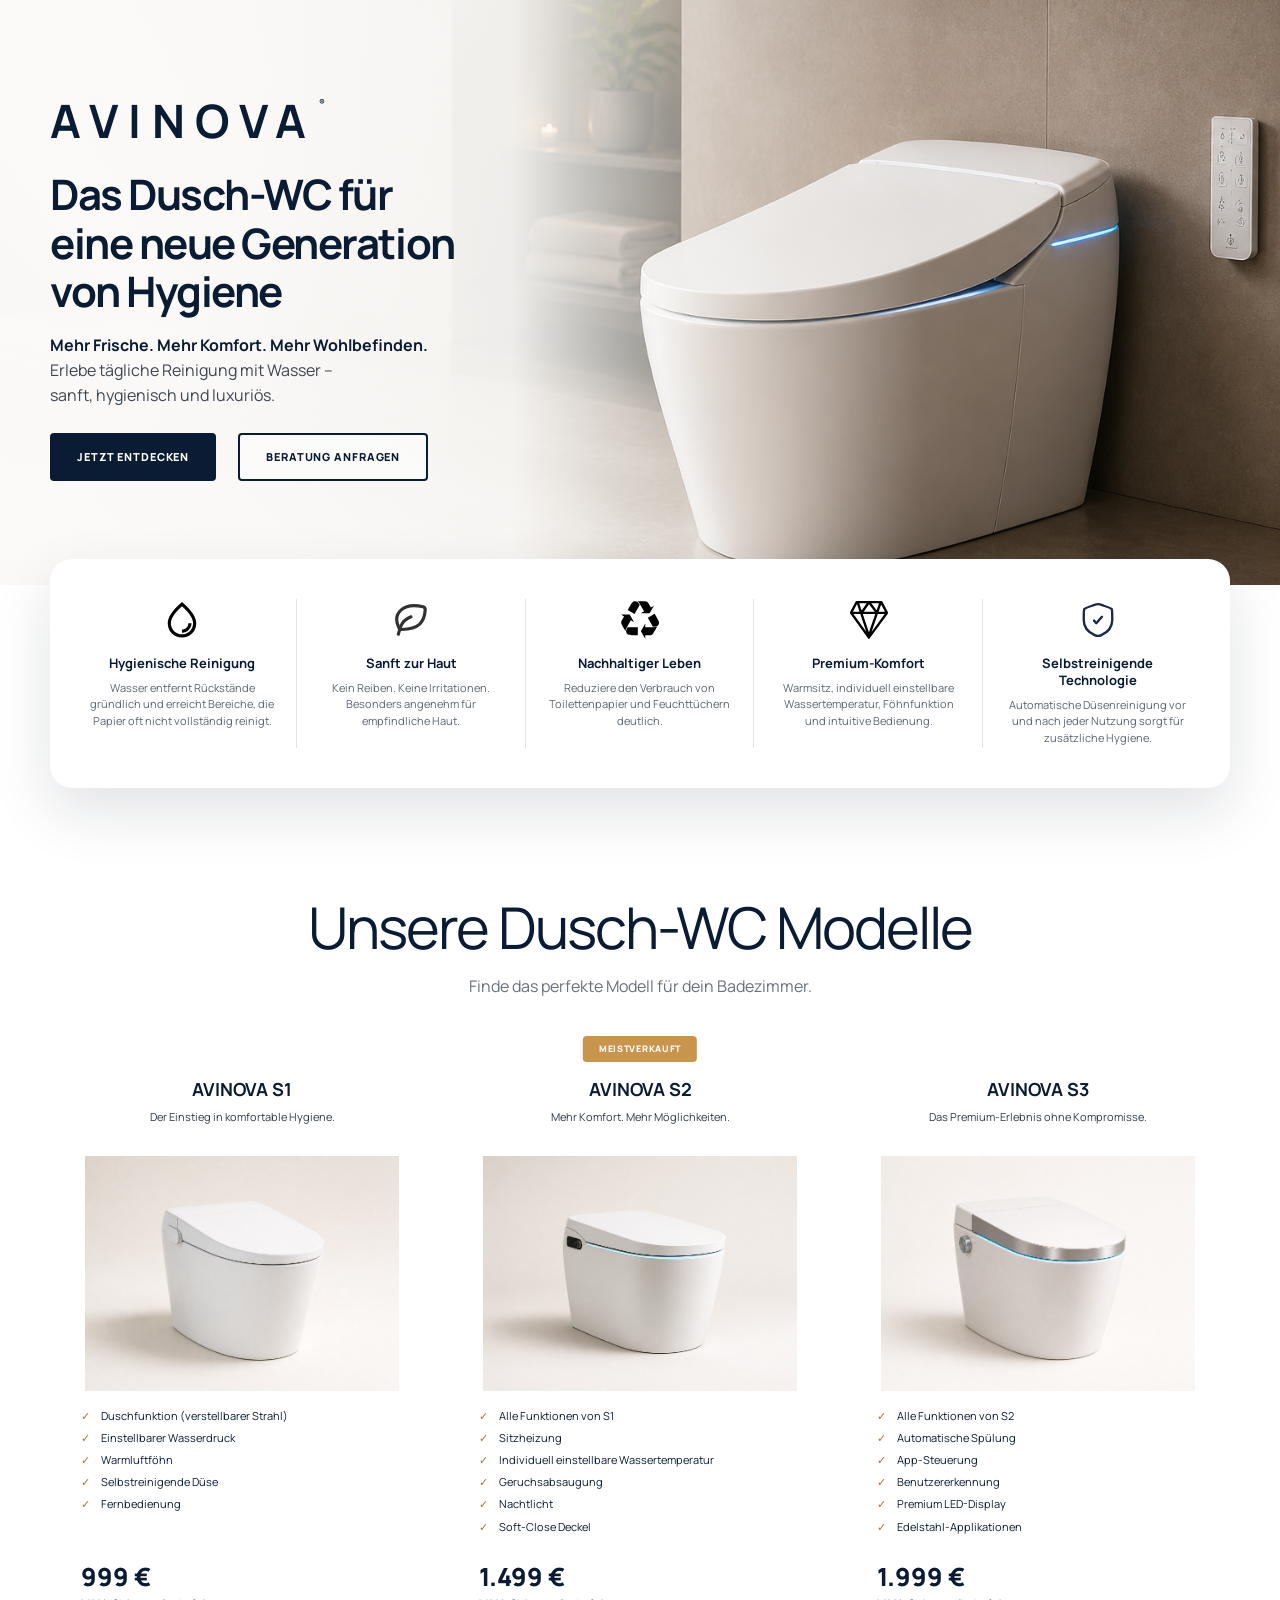
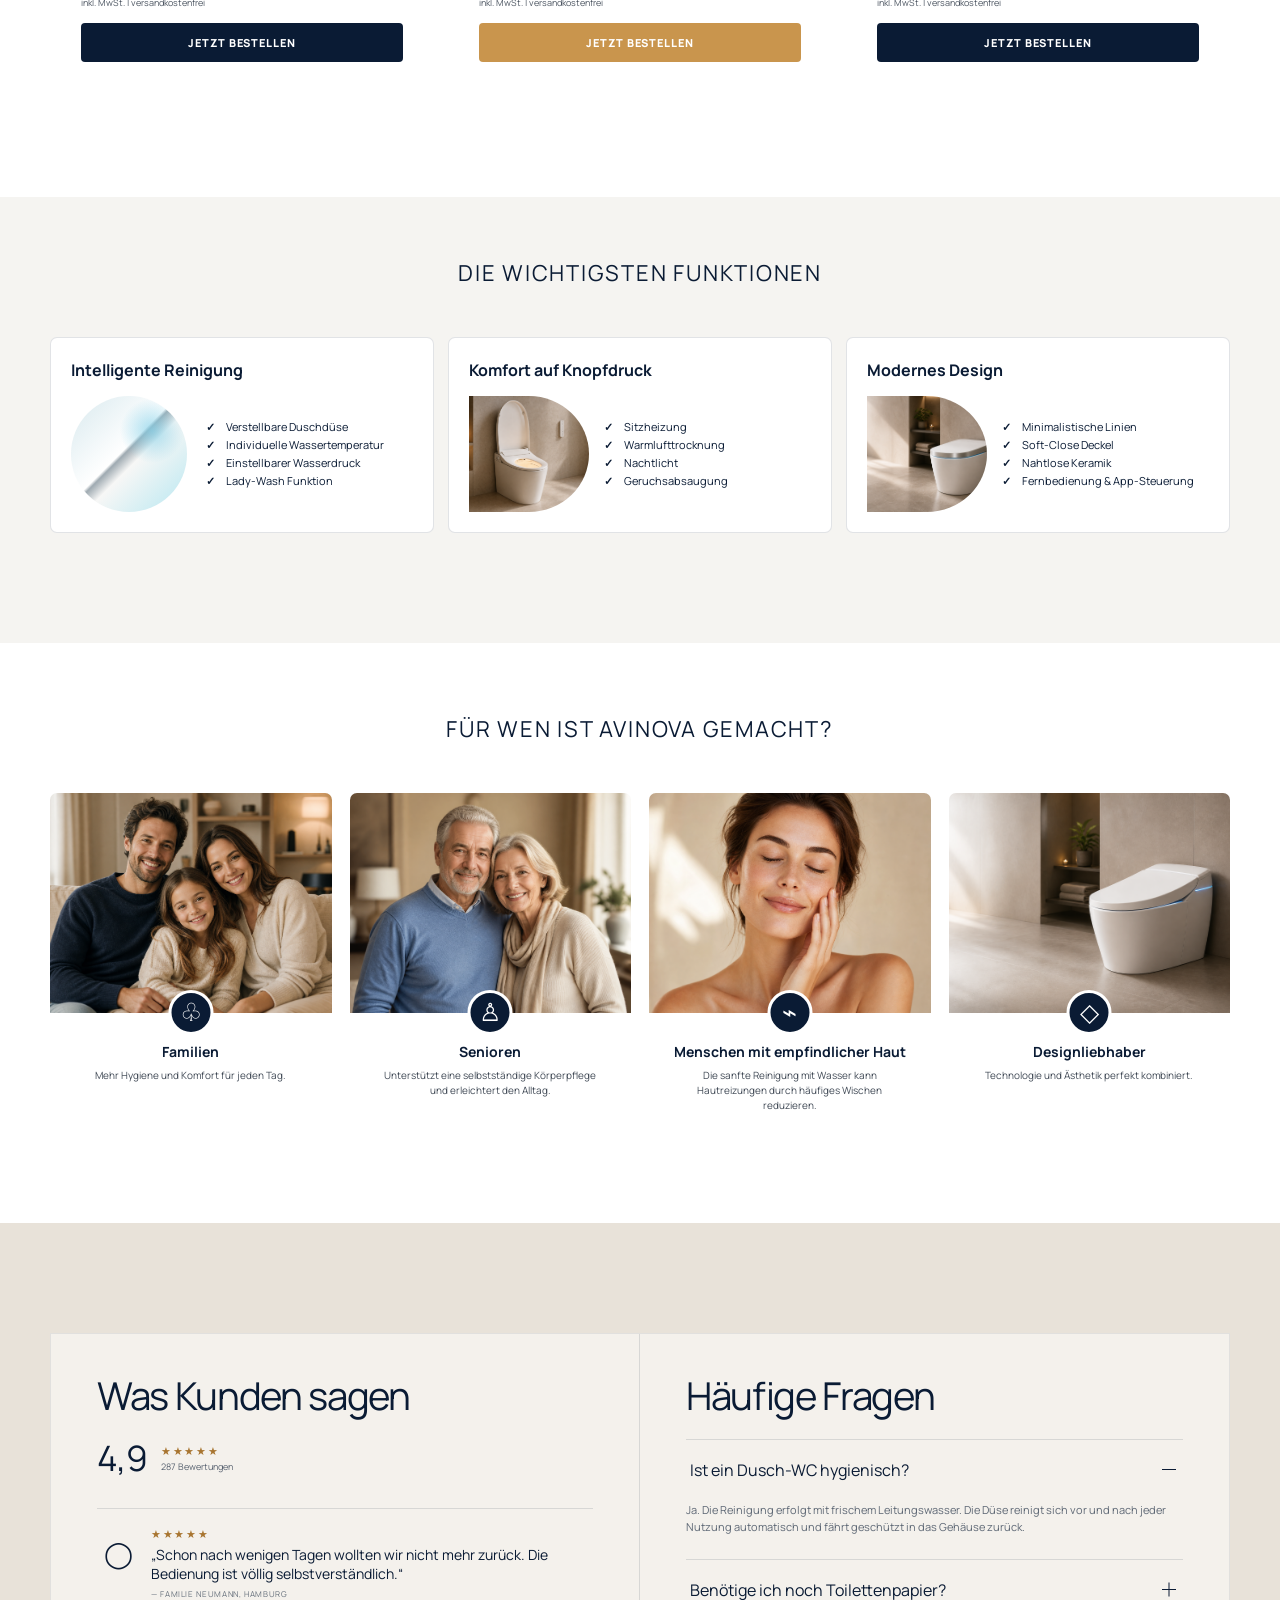
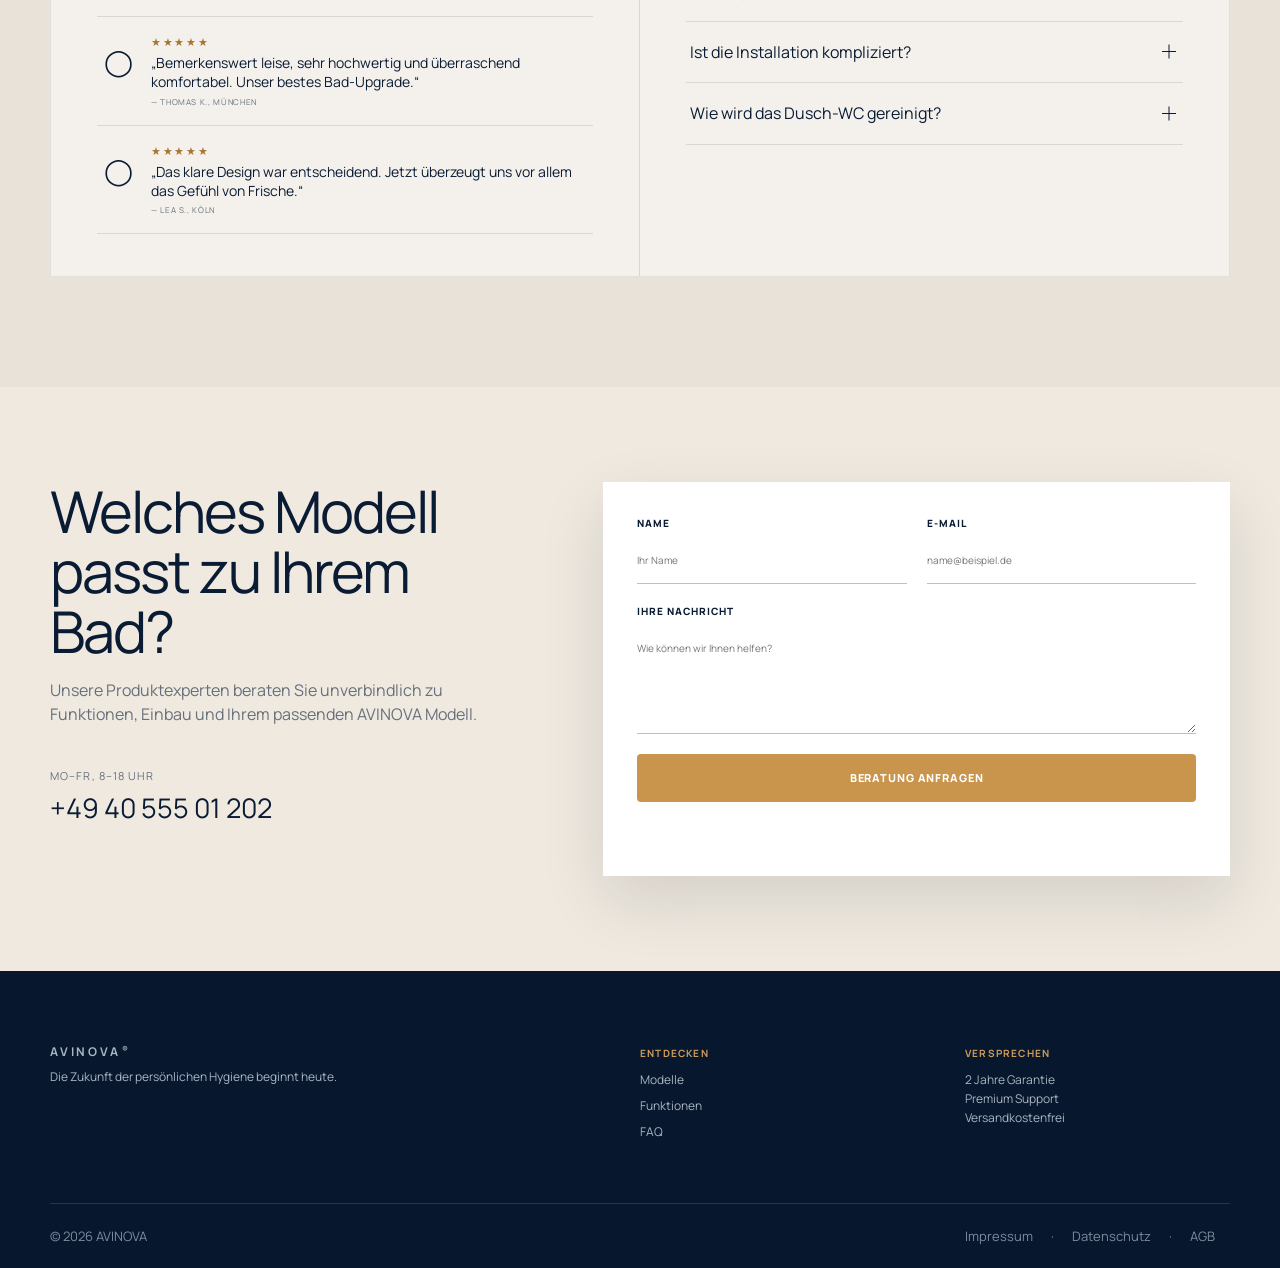
==== commit 1a6a5154: "Update model pages and responsive footer" ====
--- a/index.html
+++ b/index.html
@@ -35,54 +35,56 @@
     <section class="section section-shell" id="modelle">
       <div class="section-heading reveal">
         <h2>Unsere Dusch-WC Modelle</h2>
-        <p>Vom klaren Einstieg bis zur vollendeten Wellness-Lösung.</p>
+        <p>Finde das perfekte Modell für dein Badezimmer.</p>
       </div>
       <div class="model-grid">
         <a class="model-card model-card-link reveal" href="pages/model1.html" aria-label="AVINOVA S1 entdecken">
-          <div class="model-index">01</div>
-          <div class="product-visual visual-s1"><img src="assets/avinova-hero.png" alt="AVINOVA S1 Dusch-WC"></div>
-          <p class="model-kicker">Essential</p>
           <h3>AVINOVA S1</h3>
           <p class="model-intro">Der Einstieg in komfortable Hygiene.</p>
+          <div class="product-visual visual-s1"><img src="assets/model-s1.png" alt="AVINOVA S1 Dusch-WC"></div>
           <ul class="check-list">
-            <li>Verstellbarer Duschstrahl</li>
-            <li>Regulierbarer Wasserdruck</li>
-            <li>Warmlufttrocknung</li>
+            <li>Duschfunktion (verstellbarer Strahl)</li>
+            <li>Einstellbarer Wasserdruck</li>
+            <li>Warmluftföhn</li>
             <li>Selbstreinigende Düse</li>
+            <li>Fernbedienung</li>
           </ul>
-          <div class="price"><span>ab</span> 999 €</div>
-          <span class="button button-dark button-full">S1 entdecken</span>
+          <div class="price">999 €</div>
+          <small class="price-note">inkl. MwSt. | versandkostenfrei</small>
+          <span class="button button-dark button-full">Jetzt bestellen</span>
         </a>
         <a class="model-card model-card-link featured reveal" href="pages/model2.html" aria-label="AVINOVA S2 entdecken">
-          <div class="best-label">Meistgewählt</div>
-          <div class="model-index">02</div>
-          <div class="product-visual visual-s2"><img src="assets/avinova-hero.png" alt="AVINOVA S2 Dusch-WC"></div>
-          <p class="model-kicker">Comfort</p>
+          <div class="best-label">Meistverkauft</div>
           <h3>AVINOVA S2</h3>
-          <p class="model-intro">Mehr Individualität für jeden Tag.</p>
+          <p class="model-intro">Mehr Komfort. Mehr Möglichkeiten.</p>
+          <div class="product-visual visual-s2"><img src="assets/model-s2.png" alt="AVINOVA S2 Dusch-WC"></div>
           <ul class="check-list">
-            <li>Alle Funktionen des S1</li>
-            <li>Beheizter Komfortsitz</li>
+            <li>Alle Funktionen von S1</li>
+            <li>Sitzheizung</li>
+            <li>Individuell einstellbare Wassertemperatur</li>
             <li>Geruchsabsaugung</li>
-            <li>Nachtlicht & Soft-Close</li>
+            <li>Nachtlicht</li>
+            <li>Soft-Close Deckel</li>
           </ul>
-          <div class="price"><span>ab</span> 1.499 €</div>
-          <span class="button button-gold button-full">S2 entdecken</span>
+          <div class="price">1.499 €</div>
+          <small class="price-note">inkl. MwSt. | versandkostenfrei</small>
+          <span class="button button-gold button-full">Jetzt bestellen</span>
         </a>
         <a class="model-card model-card-link reveal" href="pages/model3.html" aria-label="AVINOVA S3 entdecken">
-          <div class="model-index">03</div>
-          <div class="product-visual visual-s3"><img src="assets/avinova-s3.png" alt="AVINOVA S3 Dusch-WC"></div>
-          <p class="model-kicker">Premium</p>
           <h3>AVINOVA S3</h3>
           <p class="model-intro">Das Premium-Erlebnis ohne Kompromisse.</p>
+          <div class="product-visual visual-s3"><img src="assets/model-s3.png" alt="AVINOVA S3 Dusch-WC"></div>
           <ul class="check-list">
-            <li>Alle Funktionen des S2</li>
+            <li>Alle Funktionen von S2</li>
             <li>Automatische Spülung</li>
             <li>App-Steuerung</li>
-            <li>Benutzererkennung & LED-Display</li>
+            <li>Benutzererkennung</li>
+            <li>Premium LED-Display</li>
+            <li>Edelstahl-Applikationen</li>
           </ul>
-          <div class="price"><span>ab</span> 1.999 €</div>
-          <span class="button button-dark button-full">S3 entdecken</span>
+          <div class="price">1.999 €</div>
+          <small class="price-note">inkl. MwSt. | versandkostenfrei</small>
+          <span class="button button-dark button-full">Jetzt bestellen</span>
         </a>
       </div>
     </section>
@@ -174,7 +176,6 @@
     <div class="footer-main section-shell">
       <div><a class="brand footer-brand" href="index.html">AVINOVA<span>®</span></a><p>Die Zukunft der persönlichen Hygiene beginnt heute.</p></div>
       <div><h3>Entdecken</h3><a href="#modelle">Modelle</a><a href="#funktionen">Funktionen</a><a href="#faq">FAQ</a></div>
-      <div><h3>Service</h3><a href="#kontakt">Beratung</a><a href="#">Montagepartner</a><a href="#">Downloads</a></div>
       <div><h3>Versprechen</h3><p>2 Jahre Garantie<br>Premium Support<br>Versandkostenfrei</p></div>
     </div>
     <div class="footer-bottom section-shell"><span>© 2026 AVINOVA</span><span><a href="pages/impressum.html">Impressum</a> · <a href="pages/datenschutz.html">Datenschutz</a> · <a href="pages/agb.html">AGB</a></span></div>
--- a/styles.css
+++ b/styles.css
@@ -36,7 +36,7 @@
 .desktop-nav a { position: relative; }
 .desktop-nav a::after { content: ""; position: absolute; left: 0; bottom: -8px; width: 100%; height: 1px; background: var(--gold); transform: scaleX(0); transform-origin: right; transition: transform .25s; }
 .desktop-nav a:hover::after { transform: scaleX(1); transform-origin: left; }
-.header-cta { padding: 11px 20px; background: var(--ink); color: white; font-size: 12px; font-weight: 700; border-radius: 2px; transition: background .2s, border-color .2s, color .2s, transform .2s, box-shadow .2s; }
+.header-cta { padding: 11px 20px; background: var(--ink); color: white; font-size: 12px; font-weight: 700; border-radius: 4px; transition: background .2s, border-color .2s, color .2s, transform .2s, box-shadow .2s; }
 .header-cta:hover { background-color: var(--gold); color: white; transform: translateY(-1px); box-shadow: 0 10px 24px rgba(10,27,52,.14); }
 .header-cta:active { background-color: var(--gold-dark); transform: translateY(0); box-shadow: none; }
 .menu-toggle, .mobile-nav { display: none; }
@@ -49,7 +49,7 @@
 .hero-lead { color: #3d4652; font-size: 16px; line-height: 1.55; }
 .hero-lead strong { color: var(--ink); }
 .button-row { display: flex; flex-wrap: wrap; gap: 22px; margin-top: 25px; }
-.button { display: inline-flex; align-items: center; justify-content: center; border: 1px solid transparent; min-height: 48px; padding: 0 26px; text-transform: uppercase; letter-spacing: .08em; font-size: 11px; font-weight: 800; cursor: pointer; transition: transform .2s, box-shadow .2s, background .2s, border-color .2s, color .2s; border-radius: 2px; }
+.button { display: inline-flex; align-items: center; justify-content: center; border: 1px solid transparent; min-height: 48px; padding: 0 26px; text-transform: uppercase; letter-spacing: .08em; font-size: 11px; font-weight: 800; cursor: pointer; transition: transform .2s, box-shadow .2s, background .2s, border-color .2s, color .2s; border-radius: 4px; }
 .button:hover { transform: translateY(-2px); box-shadow: 0 10px 26px rgba(10,27,52,.16); }
 .button:active { transform: translateY(0); box-shadow: none; }
 .button-dark { background: var(--ink); color: white; }
@@ -74,29 +74,24 @@
 .section-heading { text-align: center; margin: 0 auto 52px; max-width: 720px; }
 .section-heading h2, .contact-copy h2 { font-size: clamp(38px, 4.5vw, 60px); line-height: 1.04; margin: 0 0 14px; }
 .section-heading > p:last-child { color: #68717d; }
-.model-grid { display: grid; grid-template-columns: repeat(3, minmax(0, 1fr)); justify-content: center; gap: 20px; align-items: stretch; }
-.model-card { background: white; border: 1px solid var(--line); padding: 24px; border-radius: 4px; position: relative; display: flex; flex-direction: column; overflow: hidden; }
-.model-card-link { color: inherit; transition: transform .25s, box-shadow .25s, border-color .25s; }
-.model-card-link:hover { transform: translateY(-5px); border-color: rgba(201,149,77,.45); box-shadow: var(--shadow); }
-.model-card-link.featured:hover { transform: translateY(-19px); }
-.model-card-link:focus-visible { outline: 3px solid var(--gold); outline-offset: 4px; }
-.model-card.featured { transform: translateY(-14px); box-shadow: var(--shadow); border-color: rgba(201,149,77,.45); }
-.best-label { position: absolute; right: 0; top: 0; padding: 8px 16px; background: var(--gold); color: white; font-size: 9px; font-weight: 800; letter-spacing: .11em; text-transform: uppercase; }
-.model-index { font-family: var(--display); color: #c8c2b9; font-size: 25px; }
-.product-visual { height: 255px; margin: 0 -24px 20px; overflow: hidden; position: relative; background: #e8e2d9; }
-.product-visual img { width: 100%; height: 100%; object-fit: cover; filter: saturate(.62); transition: transform .6s ease; }
-.model-card:hover .product-visual img { transform: scale(1.035); }
-.visual-s1 img { object-position: 74% 56%; }
-.visual-s2 img { object-position: 78% 51%; filter: saturate(.75) contrast(1.03); }
-.visual-s3 img { object-position: 76% 53%; filter: saturate(.72) contrast(1.04); }
-.model-kicker { margin: 0; color: var(--gold-dark); text-transform: uppercase; letter-spacing: .14em; font-size: 9px; font-weight: 800; }
-.model-card h3 { font-family: var(--display); font-size: 31px; font-weight: 400; margin: 4px 0; }
-.model-intro { color: #66707c; margin: 0 0 18px; font-size: 13px; }
-.check-list { list-style: none; padding: 0; margin: 0 0 25px; font-size: 12px; flex: 1; }
-.check-list li { padding: 6px 0 6px 20px; position: relative; border-bottom: 1px solid rgba(10,27,52,.06); }
+.model-grid { display: grid; grid-template-columns: repeat(3, minmax(0, 1fr)); justify-content: center; gap: 14px; align-items: stretch; }
+.model-card { background: transparent; border: 1px solid transparent; padding: 24px 30px; border-radius: 7px; position: relative; display: flex; flex-direction: column; overflow: visible; }
+.model-card-link { color: inherit; transition: border-color .2s; }
+.model-card-link:hover { border-color: var(--line); }
+.model-card-link:focus-visible { outline: none; border-color: var(--gold); }
+.model-card.featured { transform: none; box-shadow: none; border-color: transparent; }
+.best-label { position: absolute; left: 50%; top: -16px; transform: translateX(-50%); padding: 6px 16px; border-radius: 4px; background: var(--gold); color: white; font-size: 9px; font-weight: 800; letter-spacing: .08em; text-transform: uppercase; white-space: nowrap; }
+.product-visual { height: 235px; margin: 10px 0 14px; overflow: hidden; background: transparent; }
+.product-visual img { width: 100%; height: 100%; object-fit: contain; transition: transform .35s ease; }
+.model-card:hover .product-visual img { transform: scale(1.025); }
+.model-card h3 { font-family: var(--body); font-size: 18px; font-weight: 700; margin: 0; text-align: center; }
+.model-intro { min-height: 38px; color: #303a47; margin: 4px 0 0; font-size: 11px; text-align: center; }
+.check-list { list-style: none; padding: 0; margin: 0 0 20px; font-size: 11px; line-height: 1.65; flex: 1; }
+.check-list li { padding: 2px 0 2px 20px; position: relative; border: 0; }
 .check-list li::before { content: "✓"; position: absolute; left: 0; color: var(--gold-dark); }
-.price { font-family: var(--display); font-size: 30px; margin-bottom: 16px; }
-.price span { font-family: var(--body); color: #777f89; font-size: 11px; }
+.price { font-family: var(--body); font-size: 25px; font-weight: 800; margin: 0; }
+.price-note { margin: 0 0 13px; color: #4d5662; font-size: 9px; }
+.model-card .button { min-height: 39px; }
 
 .feature-section { padding-top: 65px; background: #f5f4f1; }
 .feature-section .section-heading h2,
@@ -162,11 +157,12 @@
 .form-status { min-height: 20px; margin: 0; font-size: 12px; color: #347055; }
 
 .site-footer { background: #07172d; color: white; padding-top: 65px; }
-.footer-main { display: grid; grid-template-columns: 2fr repeat(3,1fr); gap: 60px; padding-bottom: 55px; }
+.footer-main { display: grid; grid-template-columns: minmax(260px, 2fr) repeat(auto-fit, minmax(140px, 1fr)); gap: 60px; padding-bottom: 55px; }
 .footer-brand { display: inline-block; font-size: 30px; margin-bottom: 15px; }
 .footer-main h3 { color: #cf9d59; text-transform: uppercase; letter-spacing: .12em; font-size: 10px; }
 .footer-main p, .footer-main a { display: block; color: #aab5c4; font-size: 12px; margin: 7px 0; }
-.footer-bottom { border-top: 1px solid rgba(255,255,255,.13); padding-block: 22px; display: flex; justify-content: space-between; color: #7e8b9e; font-size: 10px; }
+.footer-bottom { border-top: 1px solid rgba(255,255,255,.13); padding-block: 22px; display: flex; justify-content: space-between; color: #7e8b9e; font-size: 13px; }
+.footer-bottom a { padding: 0 15px; }
 
 .reveal { opacity: 1; transform: translateY(22px); transition: transform .7s ease; }
 .reveal.visible { transform: none; }
@@ -189,9 +185,21 @@
 .spec-strip small { display: block; color: #8f9aab; text-transform: uppercase; letter-spacing: .1em; }
 .spec-strip strong { font-family: var(--display); font-size: 20px; font-weight: 400; }
 .product-story { display: grid; grid-template-columns: 1fr 1fr; gap: 80px; align-items: center; }
-.product-story-image { min-height: 560px; background: url("assets/avinova-hero.png") 84% center/cover; }
 .model-s3 .product-hero { background-image: linear-gradient(90deg, rgba(251,250,248,.98) 0%, rgba(251,250,248,.94) 40%, rgba(251,250,248,.25) 62%, rgba(251,250,248,0) 72%), url("assets/avinova-s3.png"); background-position: center, 68% center; background-size: auto, cover; background-repeat: no-repeat; }
-.model-s3 .product-story-image { background-image: url("assets/avinova-s3.png"); background-position: 78% center; }
+.product-gallery { min-width: 0; }
+.gallery-viewport { position: relative; overflow: hidden; background: #e7e1d8; }
+.gallery-track { display: flex; transition: transform .5s cubic-bezier(.22,.61,.36,1); }
+.gallery-slide { flex: 0 0 100%; margin: 0; }
+.gallery-slide img { width: 100%; height: 560px; object-fit: cover; }
+.gallery-arrow { position: absolute; top: 50%; z-index: 2; width: 46px; height: 46px; padding: 0; border: 1px solid rgba(10,27,52,.15); border-radius: 50%; color: var(--ink); background: rgba(255,255,255,.9); box-shadow: 0 8px 25px rgba(10,27,52,.12); cursor: pointer; transform: translateY(-50%); transition: background .2s, color .2s, transform .2s; }
+.gallery-arrow:hover { color: white; background: var(--ink); transform: translateY(-50%) scale(1.05); }
+.gallery-prev { left: 18px; }
+.gallery-next { right: 18px; }
+.gallery-dots { display: flex; justify-content: center; gap: 9px; padding-top: 18px; }
+.gallery-dot { width: 9px; height: 9px; padding: 0; border: 1px solid var(--ink); border-radius: 50%; background: transparent; cursor: pointer; }
+.gallery-dot.active { background: var(--ink); }
+.gallery-dot:focus-visible,
+.gallery-arrow:focus-visible { outline: 3px solid var(--gold); outline-offset: 3px; }
 .product-story-copy h2 { font-size: clamp(40px,5vw,65px); margin: 0 0 20px; }
 .product-story-copy > p { color: #647080; }
 .product-feature-list { margin-top: 32px; display: grid; grid-template-columns: 1fr 1fr; gap: 18px; }
@@ -230,14 +238,13 @@
   .benefits article:nth-child(5)::before { left: 0; right: -50%; }
   .model-grid { gap: 10px; }
   .model-card { padding: 18px; }
-  .product-visual { margin-inline: -18px; height: 220px; }
+  .product-visual { height: 210px; }
   .feature-grid { grid-template-columns: 1fr; }
   .feature-body { grid-template-columns: 150px 1fr; }
   .feature-photo img { width: 150px; }
   .audience-grid { grid-template-columns: 1fr 1fr; }
   .contact-grid { gap: 45px; }
-  .footer-main { grid-template-columns: 2fr 1fr 1fr; }
-  .footer-main > div:last-child { display: none; }
+  .footer-main { grid-template-columns: minmax(240px, 2fr) repeat(auto-fit, minmax(140px, 1fr)); }
 }
 
 @media (max-width: 767px) {
@@ -273,8 +280,8 @@
   .section-heading { margin-bottom: 35px; }
   .section-heading h2, .contact-copy h2 { font-size: 42px; }
   .model-grid { grid-template-columns: 1fr; gap: 18px; }
-  .model-card.featured { transform: none; order: -1; }
-  .product-visual { height: 260px; }
+  .model-card.featured { order: initial; }
+  .product-visual { height: 280px; }
   .audience-photo img { height: 200px; }
   .review-faq-grid, .contact-grid { grid-template-columns: 1fr; gap: 40px; }
   .review-faq-grid { gap: 0; }
@@ -282,8 +289,8 @@
   .review-panel, .faq-panel { padding: 34px 24px; }
   .contact-form { padding: 24px 20px; grid-template-columns: 1fr; }
   .contact-form .full { grid-column: auto; }
-  .footer-main { grid-template-columns: 1fr 1fr; gap: 30px; }
-  .footer-main > div:first-child { grid-column: 1/-1; }
+  .footer-main { grid-template-columns: 1fr; gap: 30px; }
+  .footer-main > div:first-child { grid-column: auto; }
   .footer-bottom { flex-direction: column; gap: 8px; }
   .product-hero { min-height: 780px; background: linear-gradient(0deg,#fff 0%,rgba(255,255,255,.98) 38%,rgba(255,255,255,.15) 65%),url("assets/avinova-hero.png") 65% top/auto 500px no-repeat; }
   .model-s3 .product-hero { background-image: linear-gradient(0deg,#fff 0%,rgba(255,255,255,.98) 38%,rgba(255,255,255,.15) 65%),url("assets/avinova-s3.png"); background-position: center, 65% top; background-size: auto, auto 500px; }
@@ -294,7 +301,7 @@
   .spec-strip div:nth-child(2),
   .spec-strip div:nth-child(4) { border: 0; }
   .product-story { grid-template-columns: 1fr; gap: 35px; }
-  .product-story-image { min-height: 440px; }
+  .gallery-slide img { height: 440px; }
   .legal-page { padding-top: 0; }
   .legal-card { padding: 30px 22px; }
 }
@@ -311,6 +318,10 @@
   .audience-photo img { height: 230px; }
   .contact-form { margin-inline: -5px; }
   .product-feature-list { grid-template-columns: 1fr; }
+  .gallery-slide img { height: 390px; }
+  .gallery-arrow { width: 42px; height: 42px; }
+  .gallery-prev { left: 12px; }
+  .gallery-next { right: 12px; }
   .product-title { font-size: clamp(52px, 16vw, 76px); }
   .product-buy .button { width: min(100%, 340px); }
 }
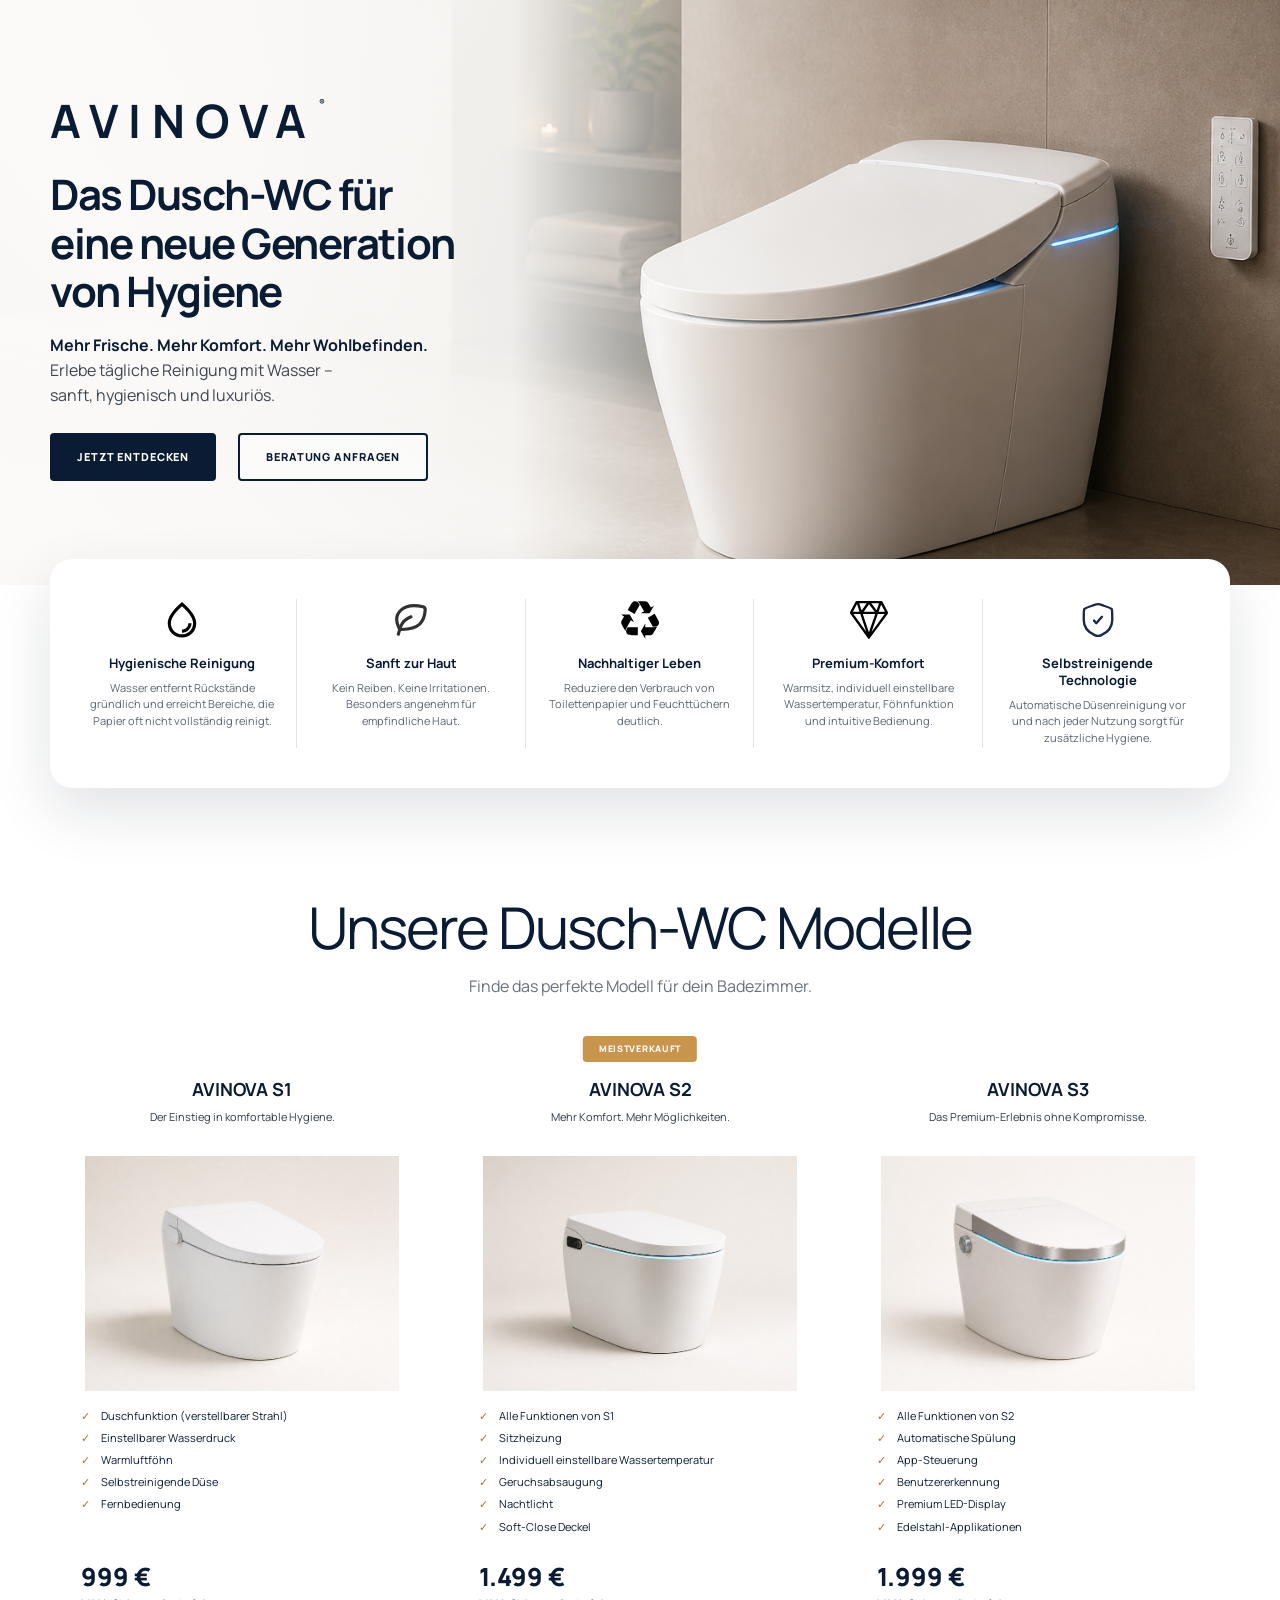
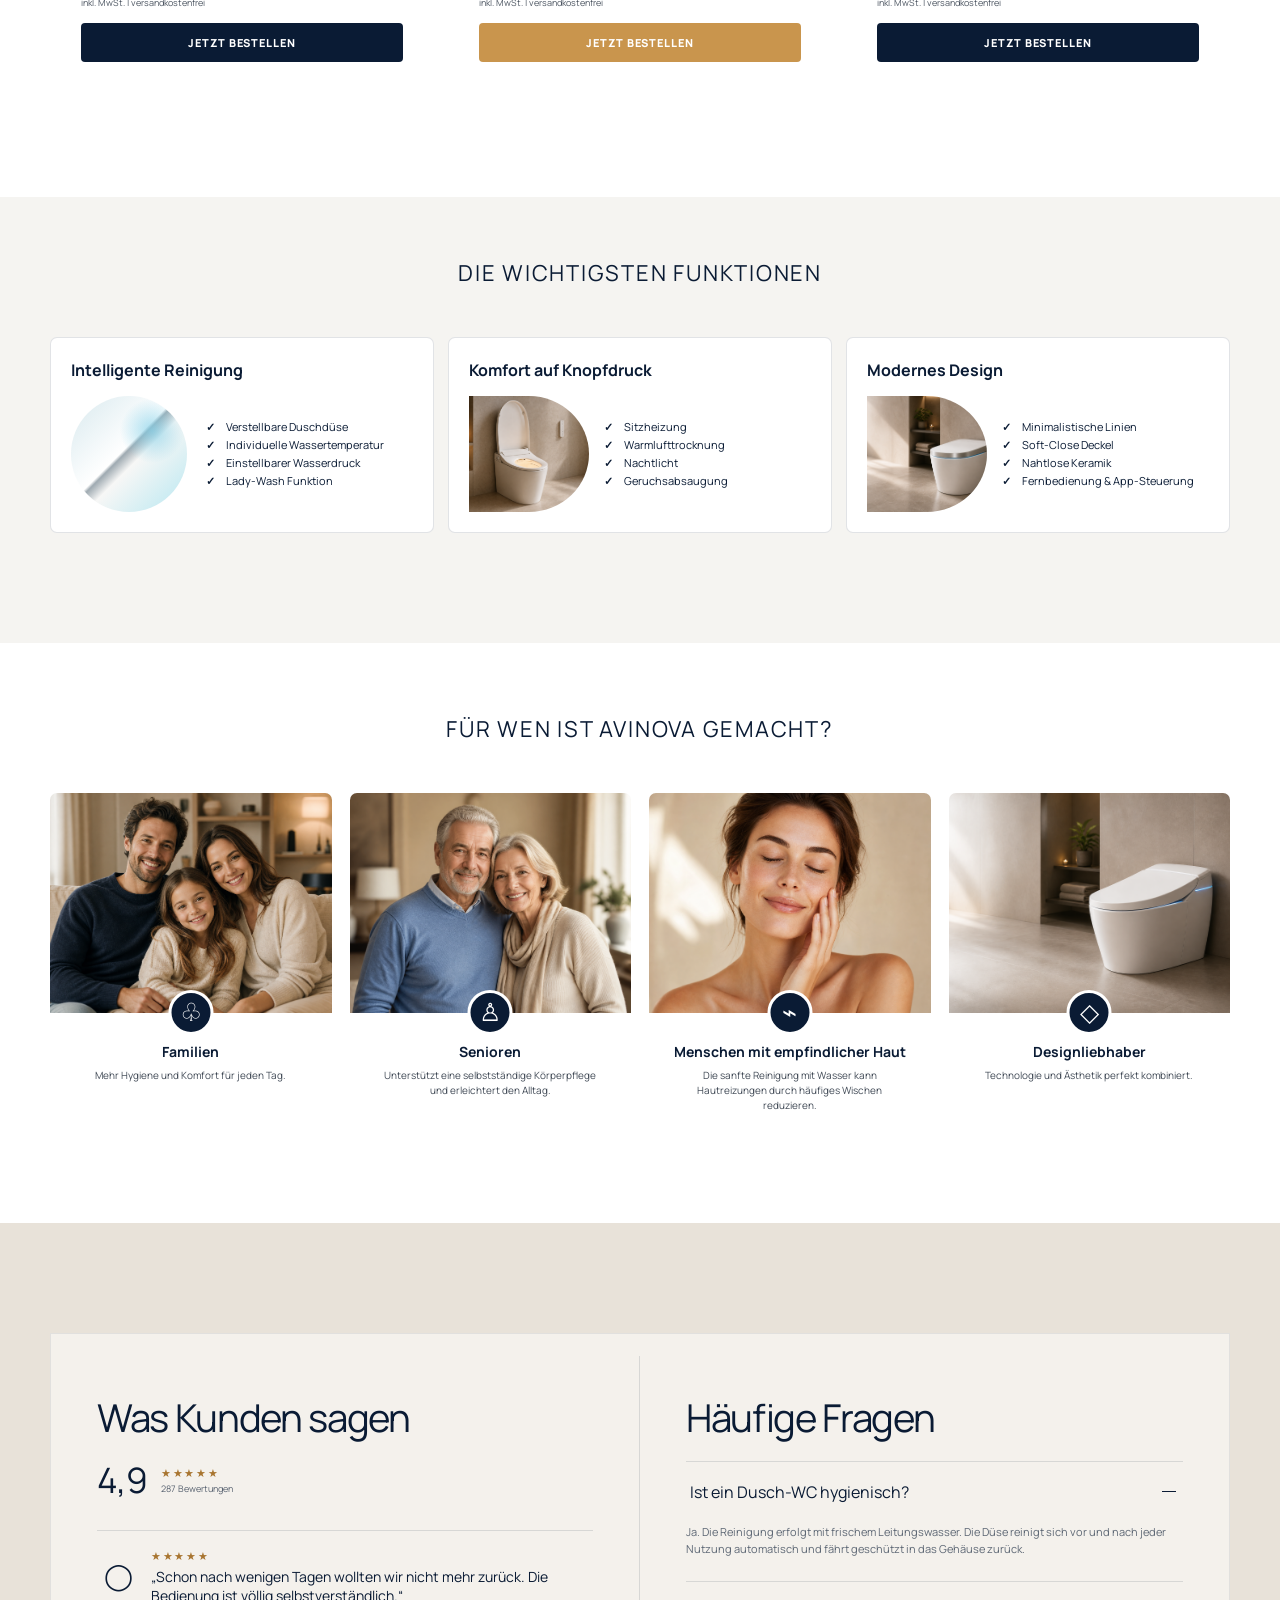
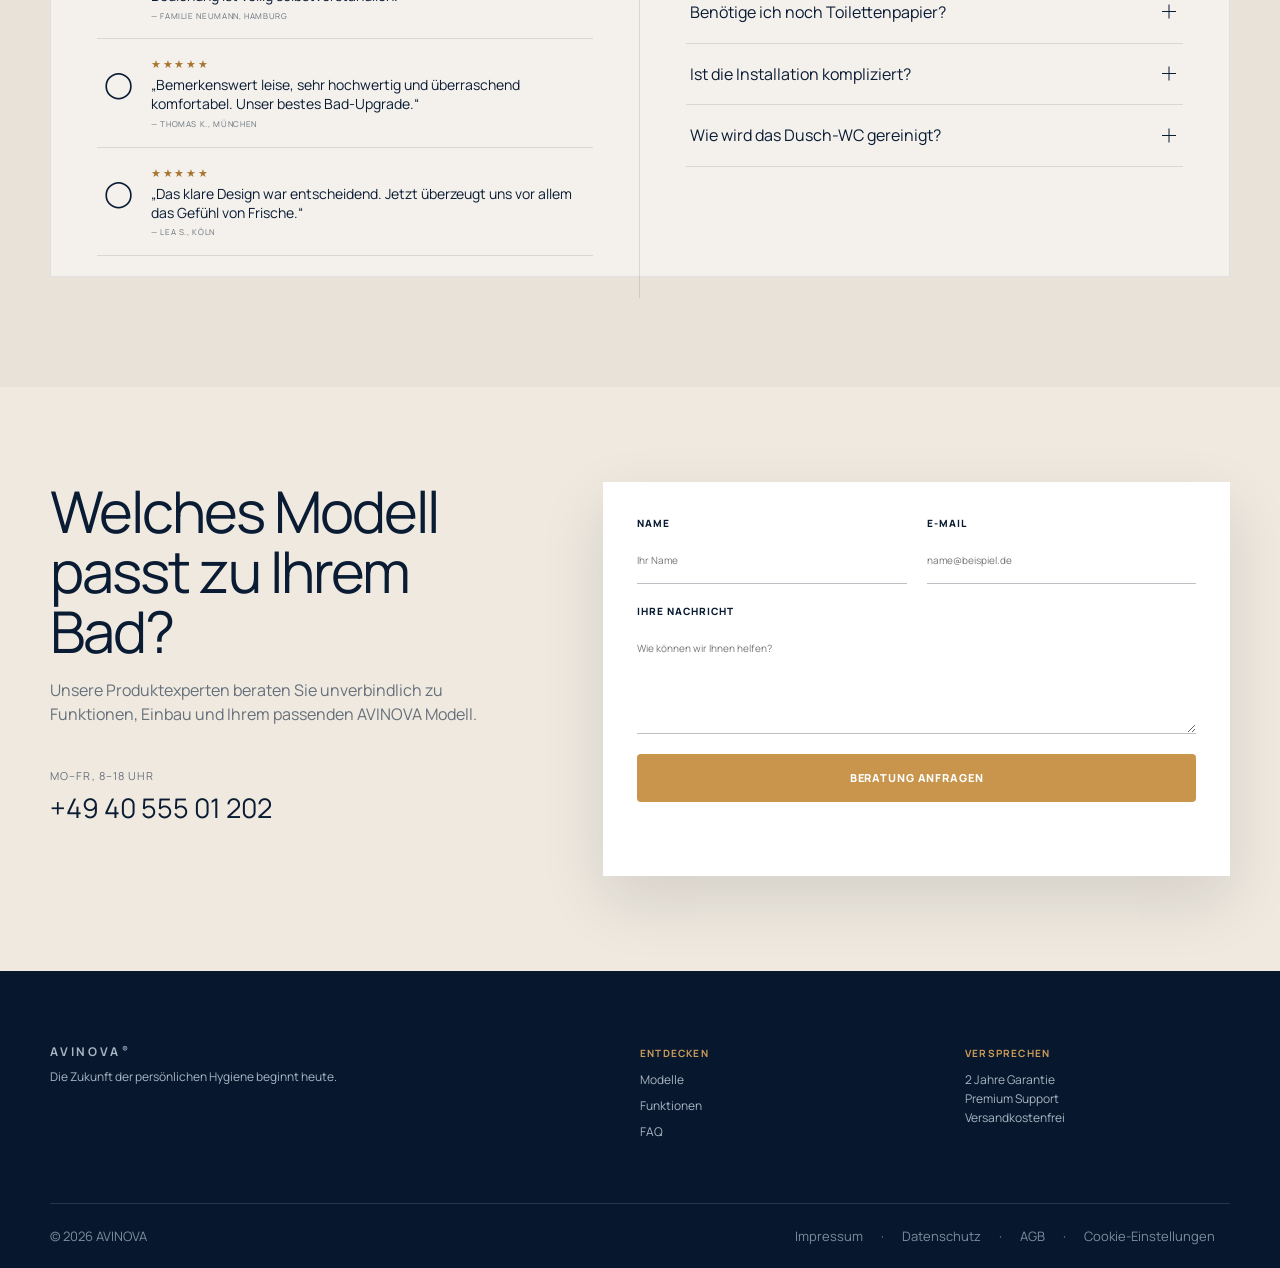
==== commit be839235: "Add cookie settings footer link" ====
--- a/index.html
+++ b/index.html
@@ -178,7 +178,7 @@
       <div><h3>Entdecken</h3><a href="#modelle">Modelle</a><a href="#funktionen">Funktionen</a><a href="#faq">FAQ</a></div>
       <div><h3>Versprechen</h3><p>2 Jahre Garantie<br>Premium Support<br>Versandkostenfrei</p></div>
     </div>
-    <div class="footer-bottom section-shell"><span>© 2026 AVINOVA</span><span><a href="pages/impressum.html">Impressum</a> · <a href="pages/datenschutz.html">Datenschutz</a> · <a href="pages/agb.html">AGB</a></span></div>
+    <div class="footer-bottom section-shell"><span>© 2026 AVINOVA</span><span><a href="pages/impressum.html">Impressum</a> · <a href="pages/datenschutz.html">Datenschutz</a> · <a href="pages/agb.html">AGB</a> · <a href="#">Cookie-Einstellungen</a></span></div>
   </footer>
 </body>
 </html>
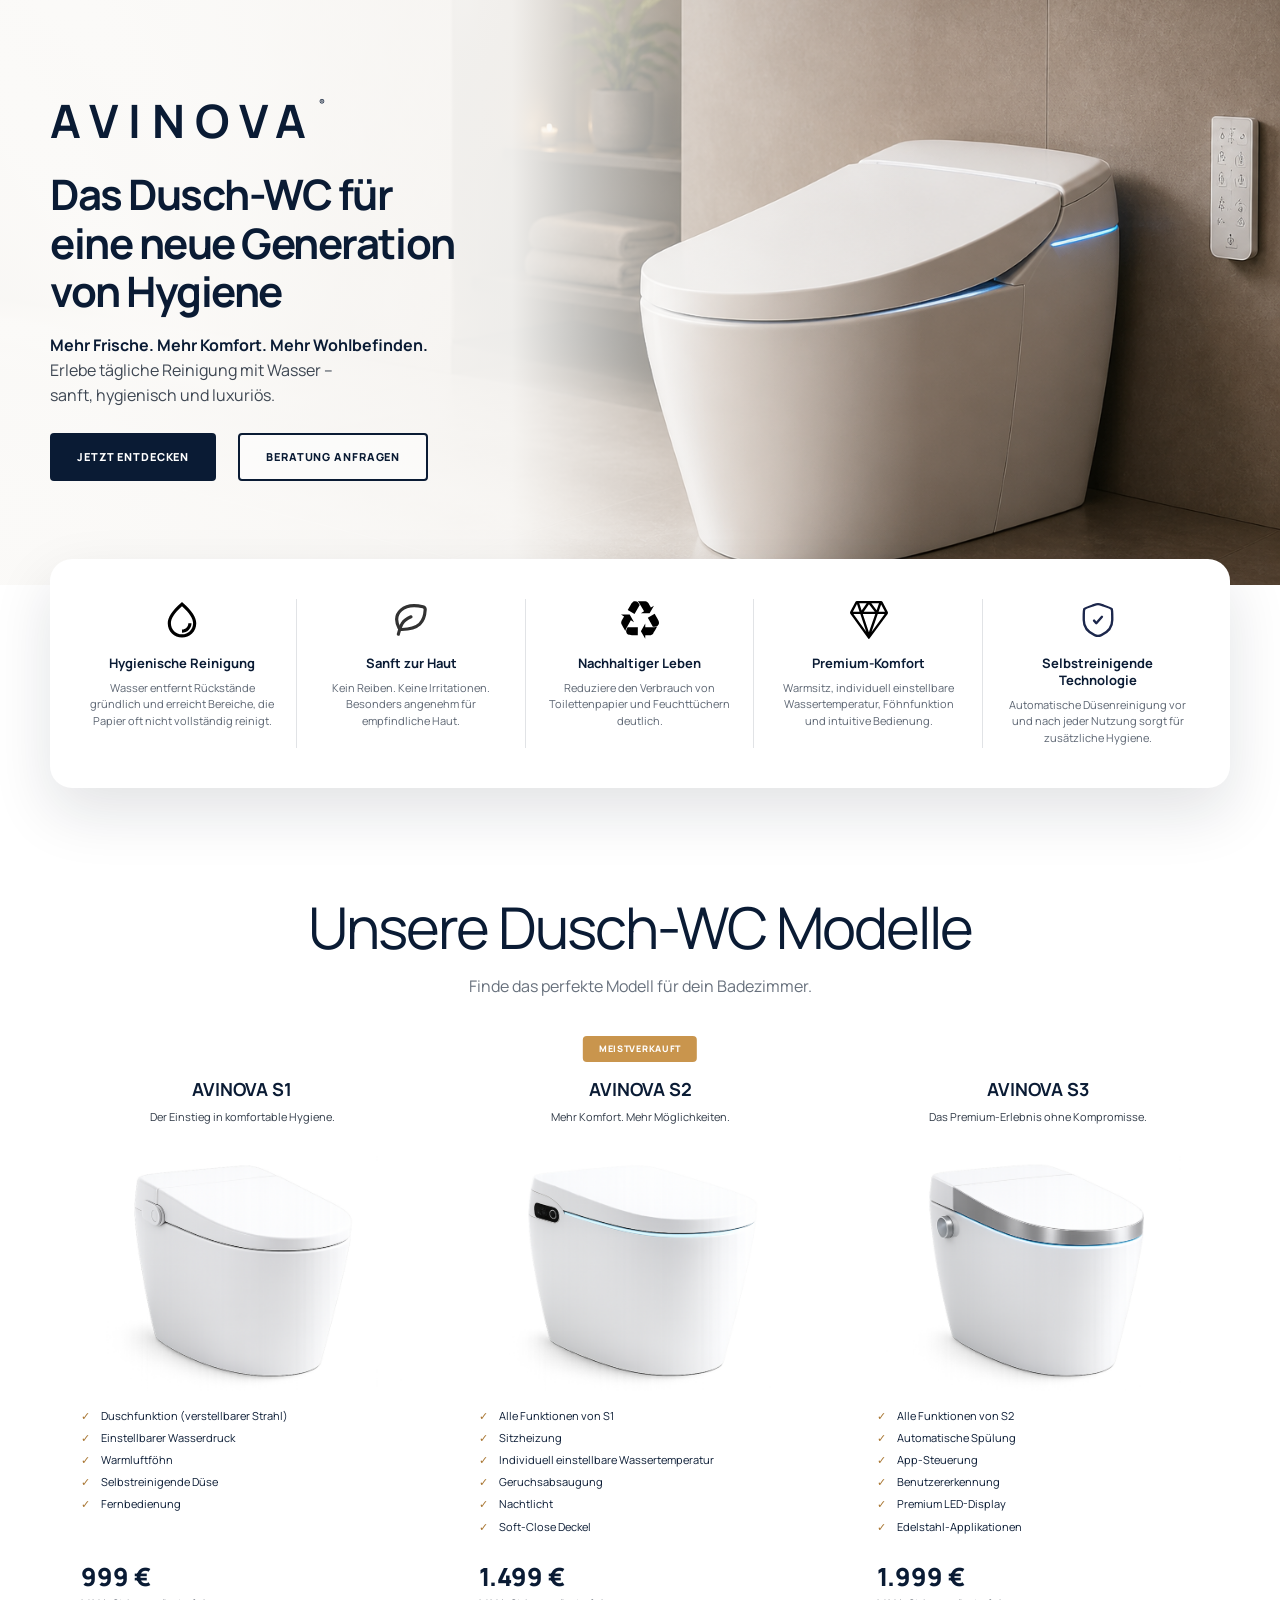
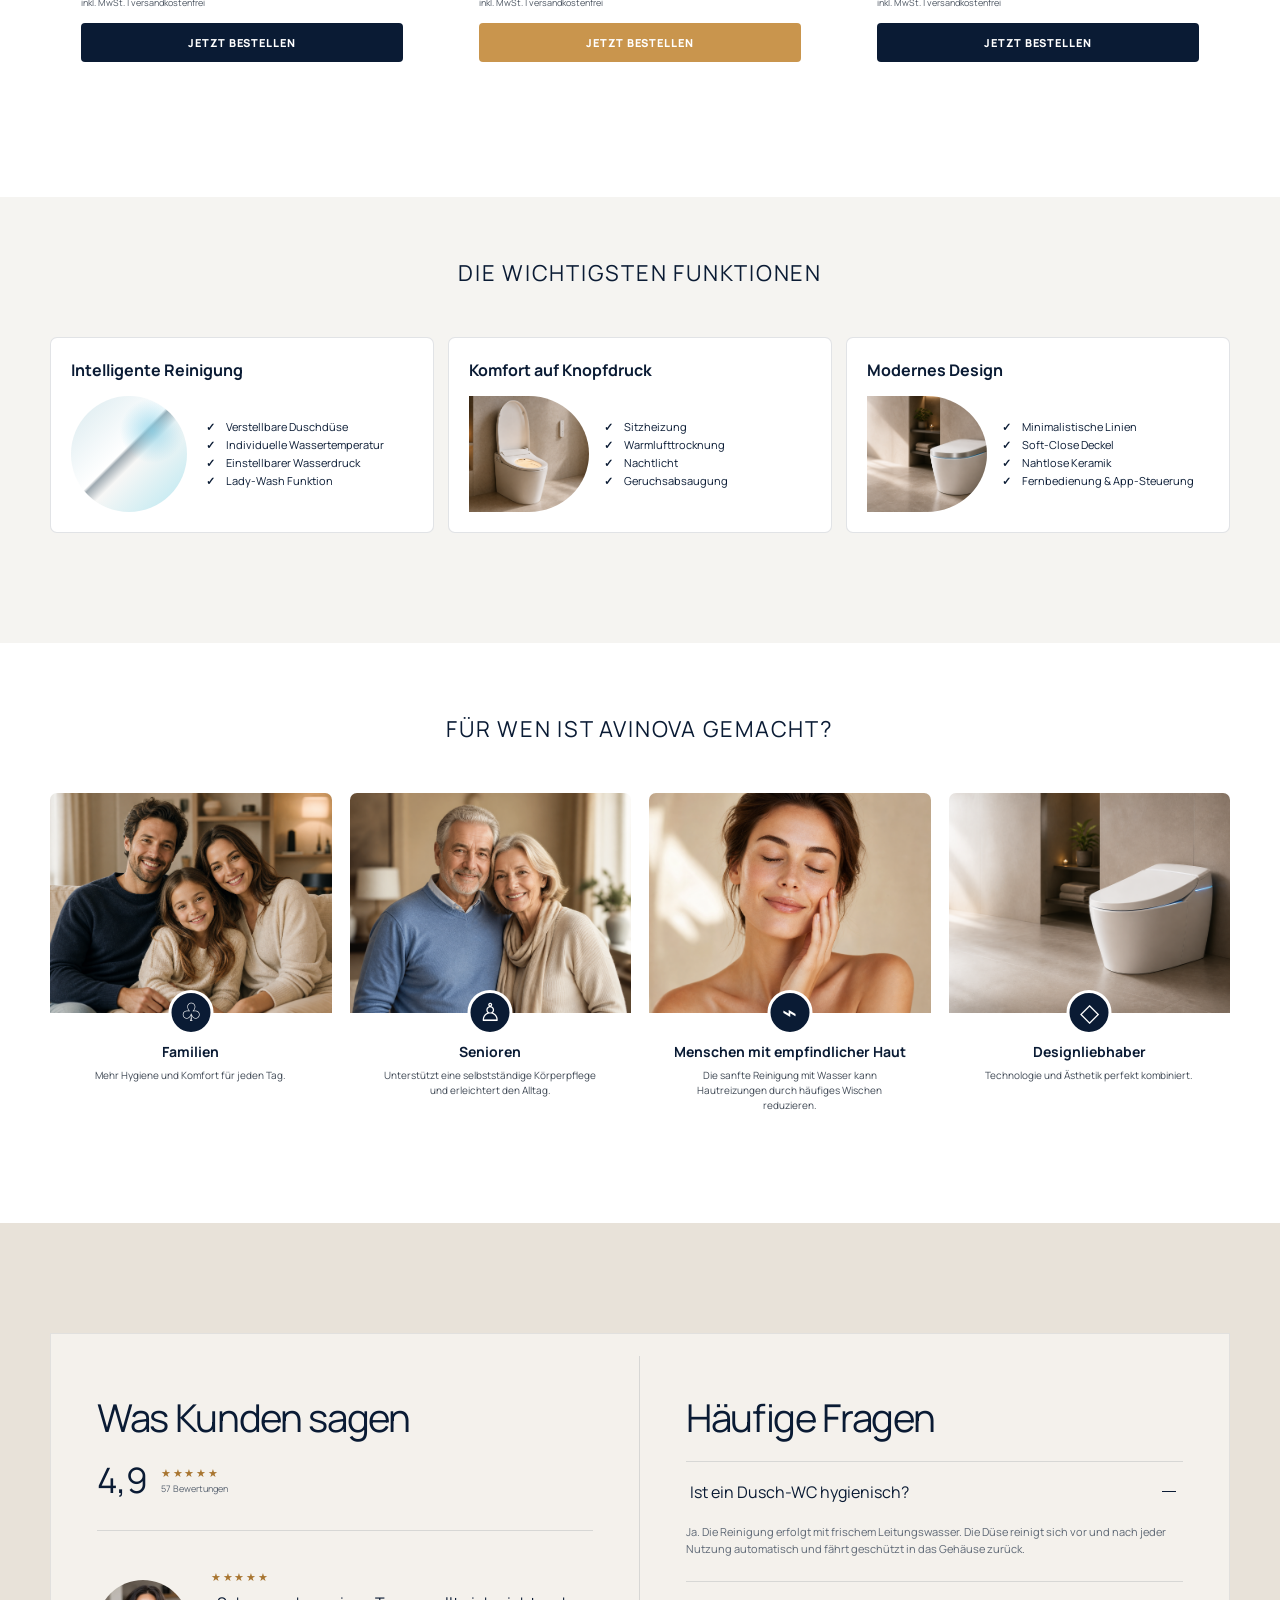
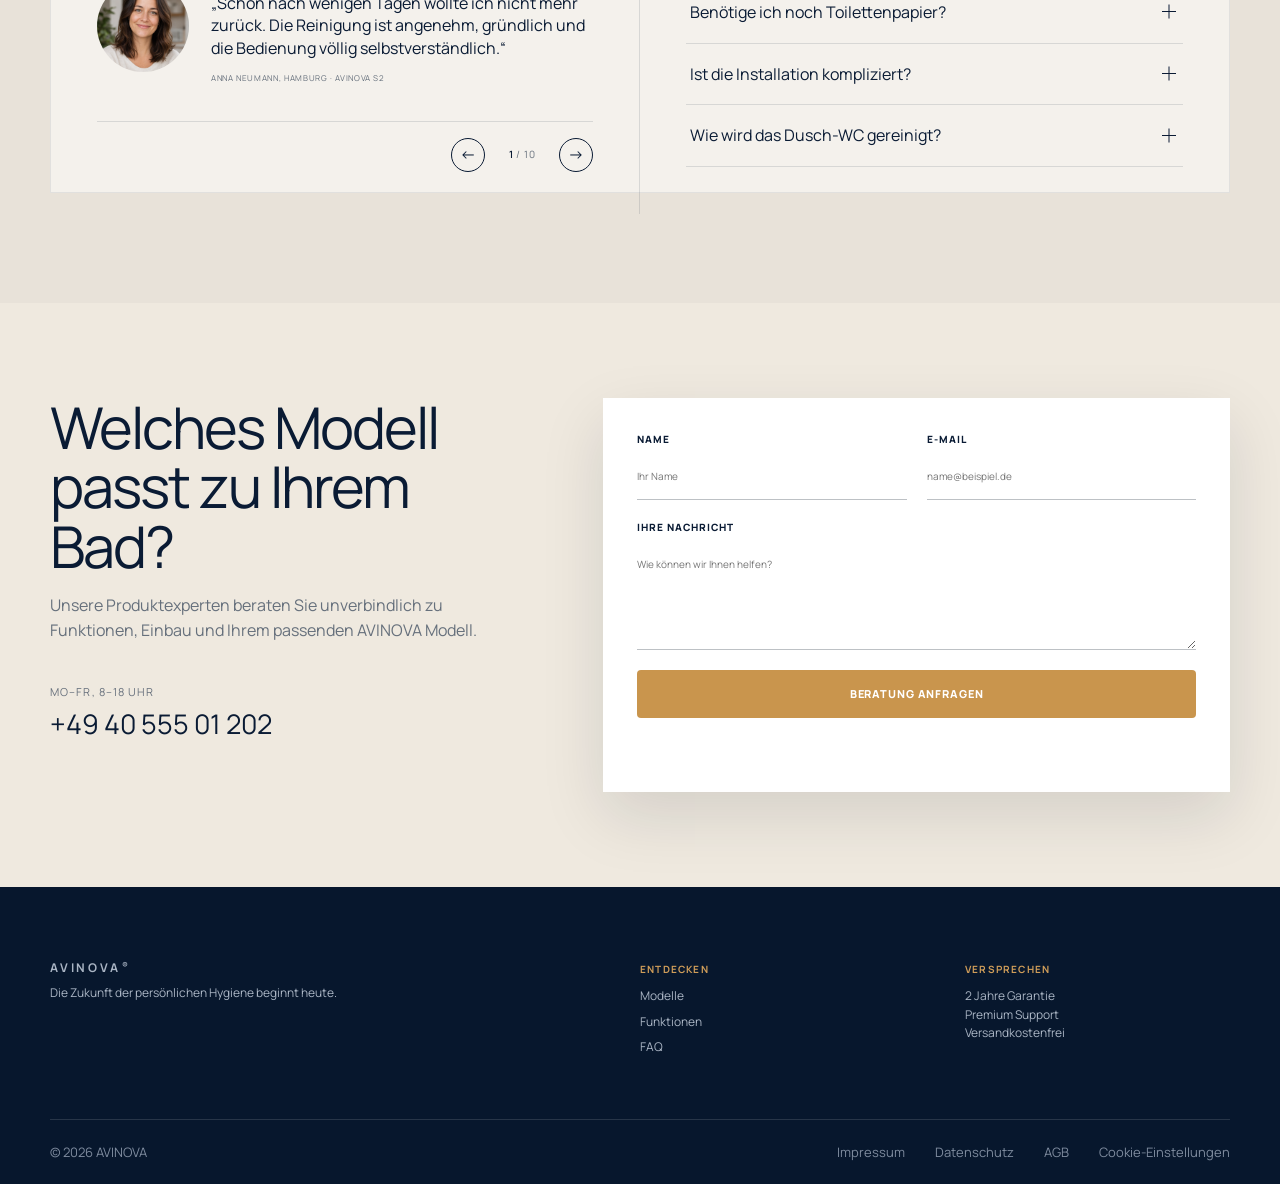
==== commit 05e22cb6: "Add customer review carousel and refresh site assets" ====
--- a/index.html
+++ b/index.html
@@ -41,7 +41,7 @@
         <a class="model-card model-card-link reveal" href="pages/model1.html" aria-label="AVINOVA S1 entdecken">
           <h3>AVINOVA S1</h3>
           <p class="model-intro">Der Einstieg in komfortable Hygiene.</p>
-          <div class="product-visual visual-s1"><img src="assets/model-s1.png" alt="AVINOVA S1 Dusch-WC"></div>
+          <div class="product-visual visual-s1"><img src="assets/model-1.jpg" alt="AVINOVA S1 Dusch-WC"></div>
           <ul class="check-list">
             <li>Duschfunktion (verstellbarer Strahl)</li>
             <li>Einstellbarer Wasserdruck</li>
@@ -57,7 +57,7 @@
           <div class="best-label">Meistverkauft</div>
           <h3>AVINOVA S2</h3>
           <p class="model-intro">Mehr Komfort. Mehr Möglichkeiten.</p>
-          <div class="product-visual visual-s2"><img src="assets/model-s2.png" alt="AVINOVA S2 Dusch-WC"></div>
+          <div class="product-visual visual-s2"><img src="assets/model-2.jpg" alt="AVINOVA S2 Dusch-WC"></div>
           <ul class="check-list">
             <li>Alle Funktionen von S1</li>
             <li>Sitzheizung</li>
@@ -73,7 +73,7 @@
         <a class="model-card model-card-link reveal" href="pages/model3.html" aria-label="AVINOVA S3 entdecken">
           <h3>AVINOVA S3</h3>
           <p class="model-intro">Das Premium-Erlebnis ohne Kompromisse.</p>
-          <div class="product-visual visual-s3"><img src="assets/model-s3.png" alt="AVINOVA S3 Dusch-WC"></div>
+          <div class="product-visual visual-s3"><img src="assets/model-3.jpg" alt="AVINOVA S3 Dusch-WC"></div>
           <ul class="check-list">
             <li>Alle Funktionen von S2</li>
             <li>Automatische Spülung</li>
@@ -131,12 +131,58 @@
         <div class="review-panel reveal" id="erfahrungen">
           <div class="panel-heading">
             <h2>Was Kunden sagen</h2>
-            <div class="compact-rating"><strong>4,9</strong><span>★★★★★<small>287 Bewertungen</small></span></div>
-          </div>
-          <div class="quotes">
-            <blockquote><div class="stars">★★★★★</div><p>„Schon nach wenigen Tagen wollten wir nicht mehr zurück. Die Bedienung ist völlig selbstverständlich.“</p><footer>— Familie Neumann, Hamburg</footer></blockquote>
-            <blockquote><div class="stars">★★★★★</div><p>„Bemerkenswert leise, sehr hochwertig und überraschend komfortabel. Unser bestes Bad-Upgrade.“</p><footer>— Thomas K., München</footer></blockquote>
-            <blockquote><div class="stars">★★★★★</div><p>„Das klare Design war entscheidend. Jetzt überzeugt uns vor allem das Gefühl von Frische.“</p><footer>— Lea S., Köln</footer></blockquote>
+            <div class="compact-rating"><strong>4,9</strong><span>★★★★★<small>57 Bewertungen</small></span></div>
+          </div>
+          <div class="review-carousel" data-review-carousel aria-label="Kundenbewertungen">
+            <div class="review-viewport">
+              <div class="quotes">
+                <blockquote class="review-card">
+                  <img src="assets/img/reviews/anna-neumann.png" alt="Anna Neumann" loading="lazy">
+                  <div class="review-content"><div class="stars" aria-label="5 von 5 Sternen">★★★★★</div><p>„Schon nach wenigen Tagen wollte ich nicht mehr zurück. Die Reinigung ist angenehm, gründlich und die Bedienung völlig selbstverständlich.“</p><footer>Anna Neumann, Hamburg · AVINOVA S2</footer></div>
+                </blockquote>
+                <blockquote class="review-card">
+                  <img src="assets/img/reviews/markus-becker.png" alt="Markus Becker" loading="lazy">
+                  <div class="review-content"><div class="stars" aria-label="5 von 5 Sternen">★★★★★</div><p>„Bemerkenswert leise, hochwertig verarbeitet und überraschend komfortabel. Die Sitzheizung möchte ich morgens nicht mehr missen.“</p><footer>Markus Becker, München · AVINOVA S2</footer></div>
+                </blockquote>
+                <blockquote class="review-card">
+                  <img src="assets/img/reviews/sabine-wagner.png" alt="Sabine Wagner" loading="lazy">
+                  <div class="review-content"><div class="stars" aria-label="5 von 5 Sternen">★★★★★</div><p>„Die sanfte Wasserreinigung ist für meine empfindliche Haut eine echte Erleichterung. Alles lässt sich sehr einfach einstellen.“</p><footer>Sabine Wagner, Köln · AVINOVA S1</footer></div>
+                </blockquote>
+                <blockquote class="review-card">
+                  <img src="assets/img/reviews/daniel-koch.png" alt="Daniel Koch" loading="lazy">
+                  <div class="review-content"><div class="stars" aria-label="5 von 5 Sternen">★★★★★</div><p>„Das klare Design passt perfekt in unser neues Bad. Besonders praktisch sind Nachtlicht, Fernbedienung und Geruchsabsaugung.“</p><footer>Daniel Koch, Berlin · AVINOVA S2</footer></div>
+                </blockquote>
+                <blockquote class="review-card">
+                  <img src="assets/img/reviews/julia-schmidt.png" alt="Julia Schmidt" loading="lazy">
+                  <div class="review-content"><div class="stars" aria-label="5 von 5 Sternen">★★★★★</div><p>„Unsere ganze Familie nutzt das Dusch-WC gern. Die persönlichen Einstellungen sind schnell gefunden und das Frischegefühl überzeugt jeden Tag.“</p><footer>Julia Schmidt, Frankfurt · AVINOVA S3</footer></div>
+                </blockquote>
+                <blockquote class="review-card">
+                  <img src="assets/img/reviews/peter-hoffmann.png" alt="Peter Hoffmann" loading="lazy">
+                  <div class="review-content"><div class="stars" aria-label="5 von 5 Sternen">★★★★★</div><p>„Für mich bedeutet das Gerät mehr Selbstständigkeit im Alltag. Die Funktionen sind verständlich und der Sitz ist ausgesprochen bequem.“</p><footer>Peter Hoffmann, Stuttgart · AVINOVA S2</footer></div>
+                </blockquote>
+                <blockquote class="review-card">
+                  <img src="assets/img/reviews/miriam-keller.png" alt="Miriam Keller" loading="lazy">
+                  <div class="review-content"><div class="stars" aria-label="5 von 5 Sternen">★★★★★</div><p>„Ich war zunächst skeptisch, aber bereits nach der ersten Woche war klar: Das ist deutlich hygienischer und angenehmer als nur Papier.“</p><footer>Miriam Keller, Düsseldorf · AVINOVA S1</footer></div>
+                </blockquote>
+                <blockquote class="review-card">
+                  <img src="assets/img/reviews/stefan-braun.png" alt="Stefan Braun" loading="lazy">
+                  <div class="review-content"><div class="stars" aria-label="5 von 5 Sternen">★★★★★</div><p>„Die Installation verlief problemlos. Seitdem funktionieren Dusche, Föhn und automatische Düsenreinigung zuverlässig und leise.“</p><footer>Stefan Braun, Hannover · AVINOVA S3</footer></div>
+                </blockquote>
+                <blockquote class="review-card">
+                  <img src="assets/img/reviews/katharina-fischer.png" alt="Katharina Fischer" loading="lazy">
+                  <div class="review-content"><div class="stars" aria-label="5 von 5 Sternen">★★★★★</div><p>„Ein luxuriöses Detail, das sich sehr schnell wie ein neuer Standard anfühlt. Auch die Reinigung der Keramik ist angenehm unkompliziert.“</p><footer>Katharina Fischer, Bremen · AVINOVA S2</footer></div>
+                </blockquote>
+                <blockquote class="review-card">
+                  <img src="assets/img/reviews/lukas-weber.png" alt="Lukas Weber" loading="lazy">
+                  <div class="review-content"><div class="stars" aria-label="5 von 5 Sternen">★★★★★</div><p>„Die App-Steuerung und Benutzererkennung des S3 sind durchdacht. Komfort, Verarbeitung und Optik entsprechen genau unseren Erwartungen.“</p><footer>Lukas Weber, Leipzig · AVINOVA S3</footer></div>
+                </blockquote>
+              </div>
+            </div>
+            <div class="review-controls">
+              <button class="review-arrow review-prev" type="button" aria-label="Vorherige Bewertung">←</button>
+              <span class="review-position" aria-live="polite"><strong>1</strong> / 10</span>
+              <button class="review-arrow review-next" type="button" aria-label="Nächste Bewertung">→</button>
+            </div>
           </div>
         </div>
 
@@ -178,7 +224,7 @@
       <div><h3>Entdecken</h3><a href="#modelle">Modelle</a><a href="#funktionen">Funktionen</a><a href="#faq">FAQ</a></div>
       <div><h3>Versprechen</h3><p>2 Jahre Garantie<br>Premium Support<br>Versandkostenfrei</p></div>
     </div>
-    <div class="footer-bottom section-shell"><span>© 2026 AVINOVA</span><span><a href="pages/impressum.html">Impressum</a> · <a href="pages/datenschutz.html">Datenschutz</a> · <a href="pages/agb.html">AGB</a> · <a href="#">Cookie-Einstellungen</a></span></div>
+    <div class="footer-bottom section-shell"><span>© 2026 AVINOVA</span><span><a href="pages/impressum.html">Impressum</a><a href="pages/datenschutz.html">Datenschutz</a><a href="pages/agb.html">AGB</a><a href="#">Cookie-Einstellungen</a></span></div>
   </footer>
 </body>
 </html>
--- a/styles.css
+++ b/styles.css
@@ -125,11 +125,19 @@
 .compact-rating strong { font-family: var(--display); font-size: 35px; font-weight: 400; }
 .compact-rating span, .stars { color: var(--gold-dark); letter-spacing: .15em; font-size: 11px; }
 .compact-rating small { display: block; color: #586270; letter-spacing: 0; margin-top: 1px; font-size: 9px; }
-.quotes { display: grid; gap: 0; border-top: 1px solid var(--line); }
-blockquote { margin: 0; padding: 16px 0 16px 54px; background: transparent; border-bottom: 1px solid var(--line); position: relative; }
-blockquote::before { content: "◯"; position: absolute; left: 7px; top: 24px; font-family: var(--display); font-size: 26px; color: var(--ink); }
-blockquote p { font-family: var(--display); font-size: 14px; line-height: 1.35; margin: 4px 0; }
-blockquote footer { font-size: 8px; color: #66707c; text-transform: uppercase; letter-spacing: .08em; }
+.review-carousel { border-top: 1px solid var(--line); }
+.review-viewport { overflow: hidden; }
+.quotes { display: flex; transition: transform .55s ease; }
+.review-card { flex: 0 0 100%; min-width: 0; margin: 0; padding: 25px 0; display: grid; grid-template-columns: 92px 1fr; gap: 22px; align-items: center; background: transparent; border-bottom: 1px solid var(--line); }
+.review-card img { width: 92px; height: 92px; border-radius: 50%; object-fit: cover; }
+.review-content { min-width: 0; }
+.review-card p { font-family: var(--display); font-size: 16px; line-height: 1.42; margin: 7px 0 12px; }
+.review-card footer { font-size: 8px; color: #66707c; text-transform: uppercase; letter-spacing: .08em; }
+.review-controls { display: flex; justify-content: flex-end; align-items: center; gap: 13px; padding-top: 16px; }
+.review-arrow { width: 34px; height: 34px; display: grid; place-items: center; border: 1px solid var(--ink); border-radius: 50%; background: transparent; color: var(--ink); font-size: 16px; cursor: pointer; transition: color .2s, background .2s; }
+.review-arrow:hover, .review-arrow:focus-visible { color: white; background: var(--ink); }
+.review-position { min-width: 48px; color: #66707c; font-size: 10px; text-align: center; letter-spacing: .08em; }
+.review-position strong { color: var(--ink); font-weight: 600; }
 
 .faq-list { border-top: 1px solid var(--line); }
 .faq-item { border-bottom: 1px solid var(--line); }
@@ -162,7 +170,8 @@
 .footer-main h3 { color: #cf9d59; text-transform: uppercase; letter-spacing: .12em; font-size: 10px; }
 .footer-main p, .footer-main a { display: block; color: #aab5c4; font-size: 12px; margin: 7px 0; }
 .footer-bottom { border-top: 1px solid rgba(255,255,255,.13); padding-block: 22px; display: flex; justify-content: space-between; color: #7e8b9e; font-size: 13px; }
-.footer-bottom a { padding: 0 15px; }
+.footer-bottom > span:last-child { display: flex; flex-wrap: wrap; justify-content: flex-end; margin-inline: -15px; row-gap: 10px; }
+.footer-bottom a { padding: 0 15px; white-space: nowrap; }
 
 .reveal { opacity: 1; transform: translateY(22px); transition: transform .7s ease; }
 .reveal.visible { transform: none; }
@@ -287,11 +296,16 @@
   .review-faq-grid { gap: 0; }
   .review-panel { border-right: 0; border-bottom: 1px solid var(--line); }
   .review-panel, .faq-panel { padding: 34px 24px; }
+  .review-card { grid-template-columns: 74px 1fr; gap: 16px; }
+  .review-card img { width: 74px; height: 74px; }
+  .review-card p { font-size: 14px; }
   .contact-form { padding: 24px 20px; grid-template-columns: 1fr; }
   .contact-form .full { grid-column: auto; }
   .footer-main { grid-template-columns: 1fr; gap: 30px; }
   .footer-main > div:first-child { grid-column: auto; }
-  .footer-bottom { flex-direction: column; gap: 8px; }
+  .footer-bottom { flex-direction: column; gap: 12px; }
+  .footer-bottom > span:last-child { width: 100%; min-width: 0; display: grid; grid-template-columns: repeat(2, minmax(0, 1fr)); margin-inline: 0; }
+  .footer-bottom a { white-space: normal; }
   .product-hero { min-height: 780px; background: linear-gradient(0deg,#fff 0%,rgba(255,255,255,.98) 38%,rgba(255,255,255,.15) 65%),url("assets/avinova-hero.png") 65% top/auto 500px no-repeat; }
   .model-s3 .product-hero { background-image: linear-gradient(0deg,#fff 0%,rgba(255,255,255,.98) 38%,rgba(255,255,255,.15) 65%),url("assets/avinova-s3.png"); background-position: center, 65% top; background-size: auto, auto 500px; }
   .product-hero-copy { width: calc(100% - 32px); padding: 28px 0 55px; }
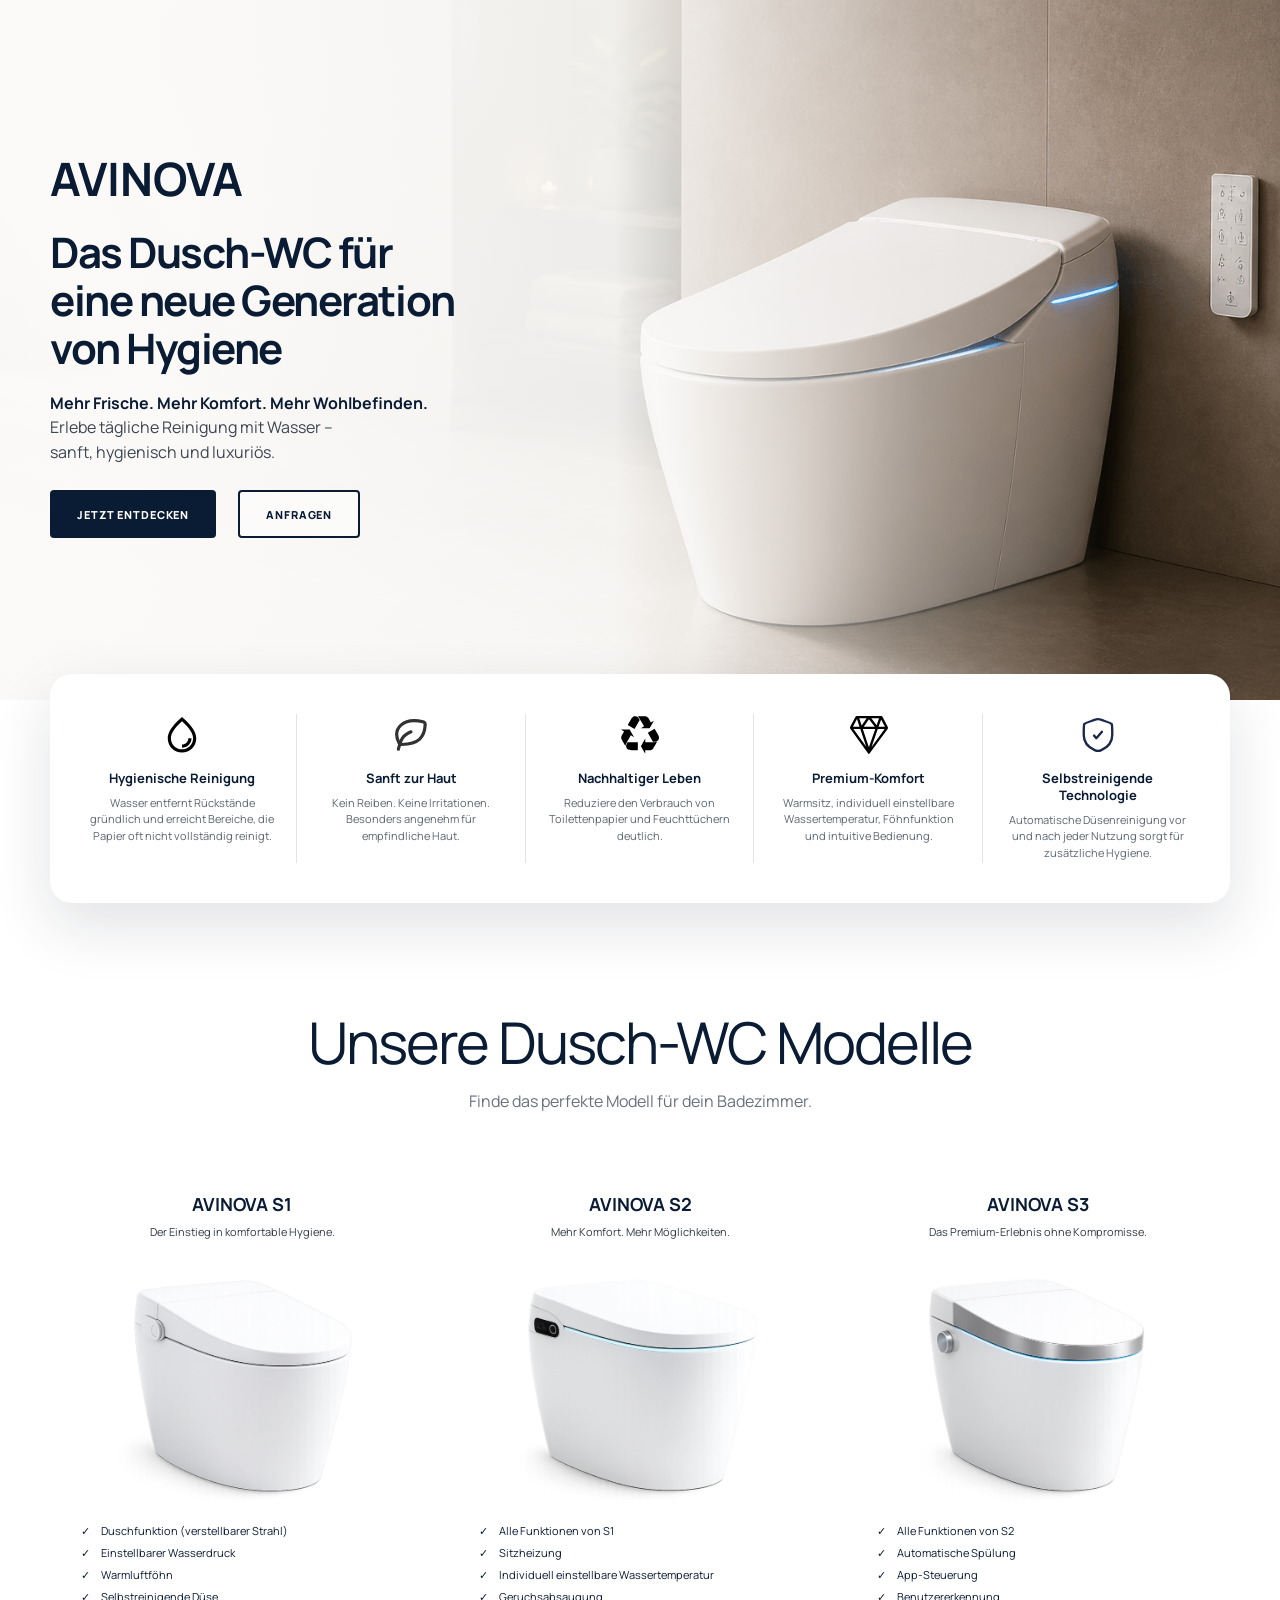
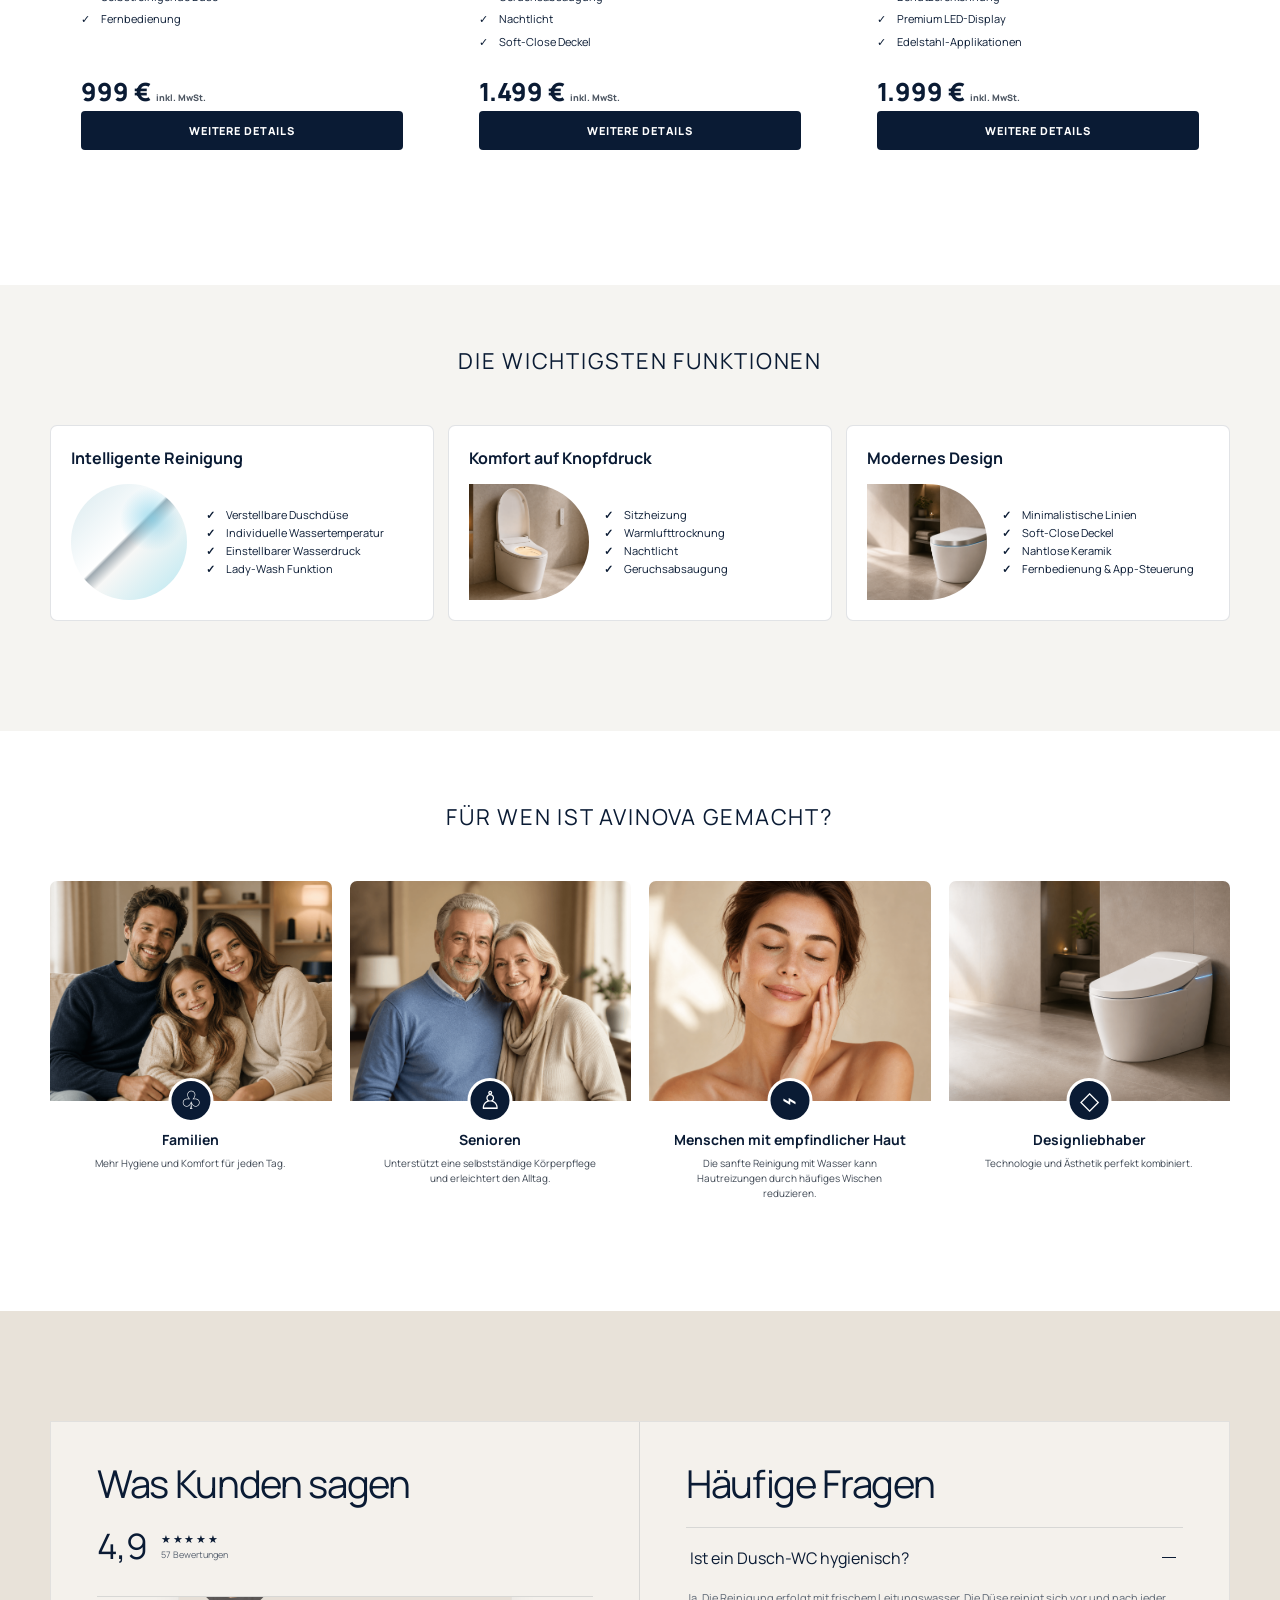
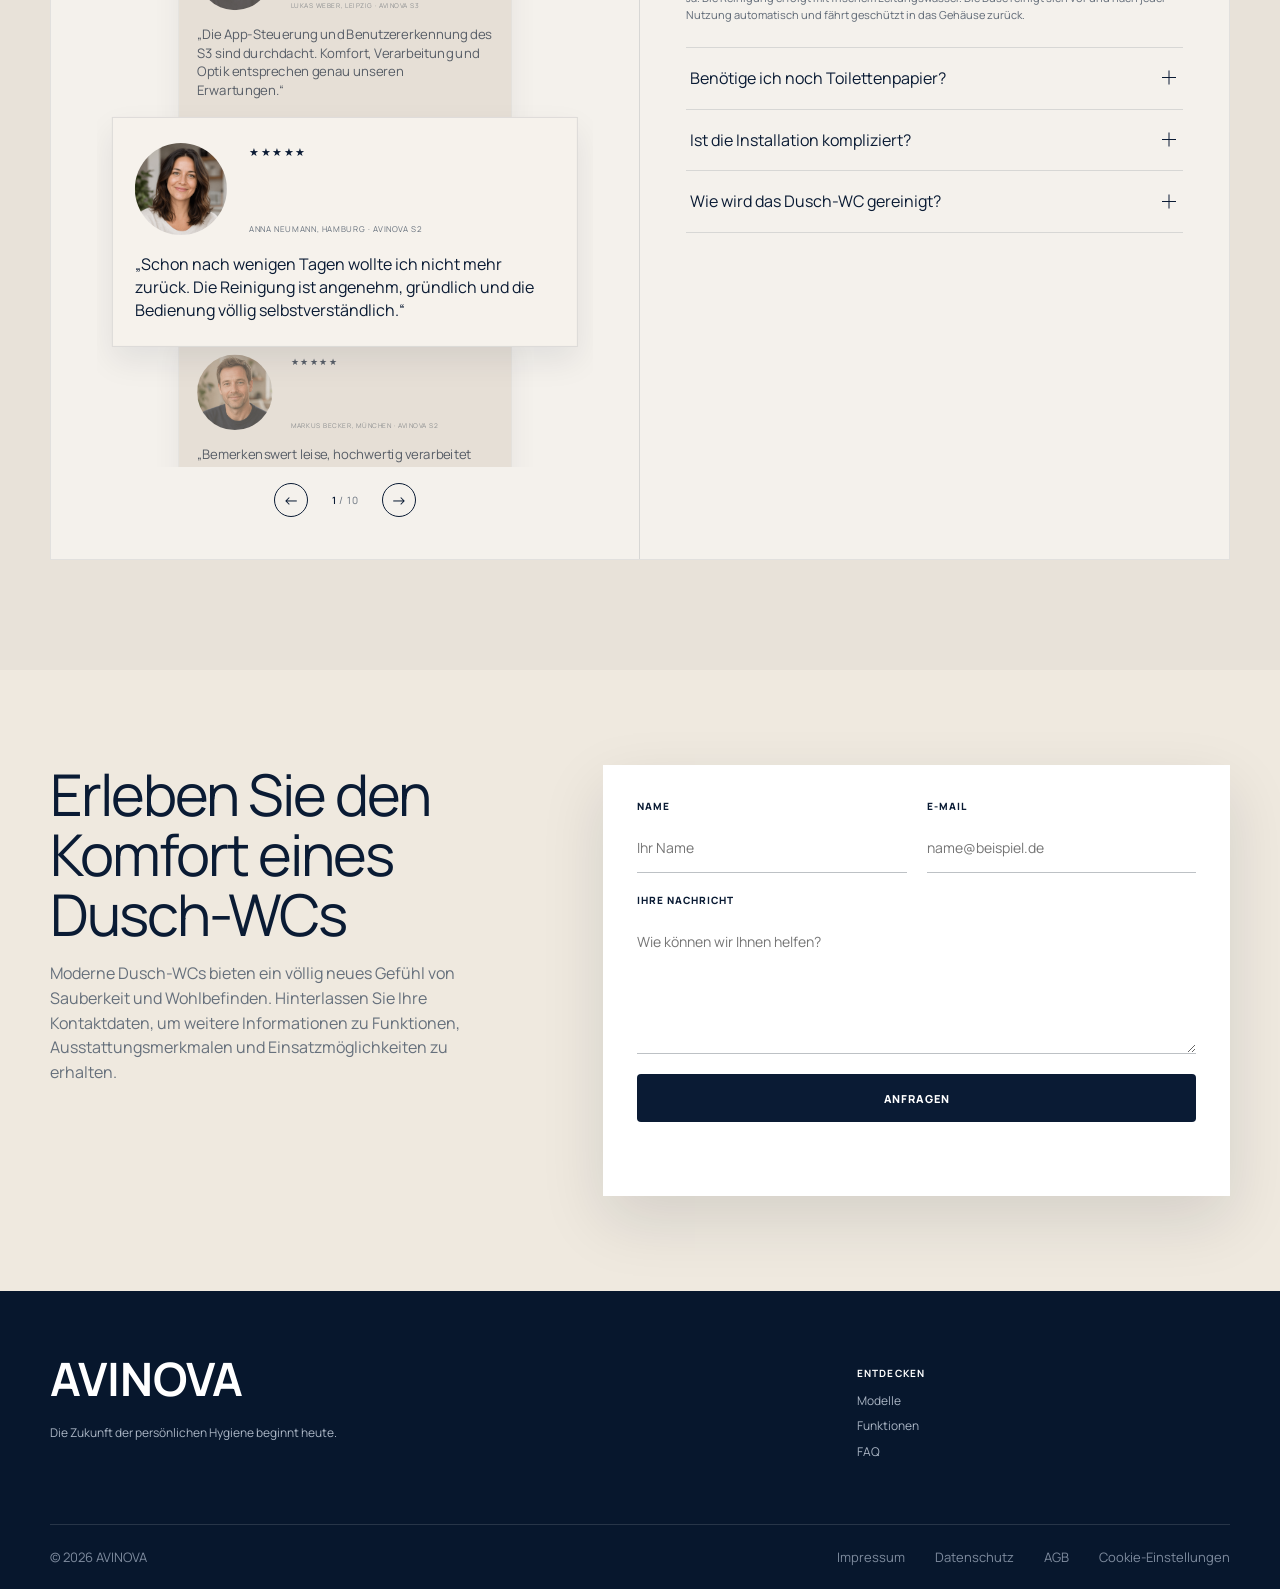
==== commit daf2d0e7: "design fix" ====
--- a/index.html
+++ b/index.html
@@ -13,12 +13,12 @@
   <main>
     <section class="hero">
       <div class="hero-copy reveal">
-        <a class="brand hero-brand" href="index.html" aria-label="AVINOVA Startseite">AVINOVA<span>®</span></a>
+        <a class="brand hero-brand" href="index.html" aria-label="AVINOVA Startseite">AVINOVA</a>
         <h1>Das Dusch-WC für<br>eine neue Generation<br>von Hygiene</h1>
         <p class="hero-lead"><strong>Mehr Frische. Mehr Komfort. Mehr Wohlbefinden.</strong><br>Erlebe tägliche Reinigung mit Wasser –<br>sanft, hygienisch und luxuriös.</p>
         <div class="button-row">
           <a class="button button-dark" href="#modelle">Jetzt entdecken</a>
-          <a class="button button-outline" href="#kontakt">Beratung anfragen</a>
+          <a class="button button-outline" href="#kontakt">ANFRAGEN</a>
         </div>
       </div>
     </section>
@@ -49,12 +49,10 @@
             <li>Selbstreinigende Düse</li>
             <li>Fernbedienung</li>
           </ul>
-          <div class="price">999 €</div>
-          <small class="price-note">inkl. MwSt. | versandkostenfrei</small>
-          <span class="button button-dark button-full">Jetzt bestellen</span>
+          <div class="price">999 € <small class="price-note">inkl. MwSt.</small></div>
+          <span class="button button-dark button-full">Weitere details</span>
         </a>
         <a class="model-card model-card-link featured reveal" href="pages/model2.html" aria-label="AVINOVA S2 entdecken">
-          <div class="best-label">Meistverkauft</div>
           <h3>AVINOVA S2</h3>
           <p class="model-intro">Mehr Komfort. Mehr Möglichkeiten.</p>
           <div class="product-visual visual-s2"><img src="assets/model-2.jpg" alt="AVINOVA S2 Dusch-WC"></div>
@@ -66,9 +64,8 @@
             <li>Nachtlicht</li>
             <li>Soft-Close Deckel</li>
           </ul>
-          <div class="price">1.499 €</div>
-          <small class="price-note">inkl. MwSt. | versandkostenfrei</small>
-          <span class="button button-gold button-full">Jetzt bestellen</span>
+          <div class="price">1.499 € <small class="price-note">inkl. MwSt.</small></div>
+          <span class="button button-dark button-full">Weitere details</span>
         </a>
         <a class="model-card model-card-link reveal" href="pages/model3.html" aria-label="AVINOVA S3 entdecken">
           <h3>AVINOVA S3</h3>
@@ -82,9 +79,8 @@
             <li>Premium LED-Display</li>
             <li>Edelstahl-Applikationen</li>
           </ul>
-          <div class="price">1.999 €</div>
-          <small class="price-note">inkl. MwSt. | versandkostenfrei</small>
-          <span class="button button-dark button-full">Jetzt bestellen</span>
+          <div class="price">1.999 € <small class="price-note">inkl. MwSt.</small></div>
+          <span class="button button-dark button-full">Weitere details</span>
         </a>
       </div>
     </section>
@@ -203,15 +199,14 @@
     <section class="contact-section" id="kontakt">
       <div class="section-shell contact-grid">
         <div class="contact-copy reveal">
-          <h2>Welches Modell passt zu Ihrem Bad?</h2>
-          <p>Unsere Produktexperten beraten Sie unverbindlich zu Funktionen, Einbau und Ihrem passenden AVINOVA Modell.</p>
-          <div class="contact-detail"><span>Mo–Fr, 8–18 Uhr</span><strong>+49 40 555 01 202</strong></div>
+          <h2>Erleben Sie den Komfort eines Dusch-WCs</h2>
+          <p>Moderne Dusch-WCs bieten ein völlig neues Gefühl von Sauberkeit und Wohlbefinden. Hinterlassen Sie Ihre Kontaktdaten, um weitere Informationen zu Funktionen, Ausstattungsmerkmalen und Einsatzmöglichkeiten zu erhalten.</p>
         </div>
         <form class="contact-form reveal" data-contact-form>
           <label>Name<input type="text" name="name" autocomplete="name" required placeholder="Ihr Name"></label>
           <label>E-Mail<input type="email" name="email" autocomplete="email" required placeholder="name@beispiel.de"></label>
           <label class="full">Ihre Nachricht<textarea name="message" rows="5" required placeholder="Wie können wir Ihnen helfen?"></textarea></label>
-          <button class="button button-gold full" type="submit">Beratung anfragen</button>
+          <button class="button button-dark full" type="submit">ANFRAGEN</button>
           <p class="form-status full" role="status"></p>
         </form>
       </div>
@@ -220,9 +215,8 @@
 
   <footer class="site-footer">
     <div class="footer-main section-shell">
-      <div><a class="brand footer-brand" href="index.html">AVINOVA<span>®</span></a><p>Die Zukunft der persönlichen Hygiene beginnt heute.</p></div>
+      <div><a class="brand footer-brand" href="index.html">AVINOVA</a><p>Die Zukunft der persönlichen Hygiene beginnt heute.</p></div>
       <div><h3>Entdecken</h3><a href="#modelle">Modelle</a><a href="#funktionen">Funktionen</a><a href="#faq">FAQ</a></div>
-      <div><h3>Versprechen</h3><p>2 Jahre Garantie<br>Premium Support<br>Versandkostenfrei</p></div>
     </div>
     <div class="footer-bottom section-shell"><span>© 2026 AVINOVA</span><span><a href="pages/impressum.html">Impressum</a><a href="pages/datenschutz.html">Datenschutz</a><a href="pages/agb.html">AGB</a><a href="#">Cookie-Einstellungen</a></span></div>
   </footer>
--- a/styles.css
+++ b/styles.css
@@ -6,8 +6,6 @@
   --paper: #f8f6f2;
   --white: #fff;
   --stone: #e9e4dc;
-  --gold: #c9954d;
-  --gold-dark: #a87530;
   --blue: #8edcf3;
   --line: rgba(10, 27, 52, .12);
   --shadow: 0 24px 60px rgba(20, 28, 38, .12);
@@ -30,18 +28,28 @@
 .section { padding-block: 110px; }
 
 .site-header { height: 76px; padding: 0 max(24px, calc((100vw - 1180px)/2)); display: flex; align-items: center; gap: 36px; background: rgba(248, 246, 242, .9); backdrop-filter: blur(15px); position: sticky; top: 0; z-index: 50; border-bottom: 1px solid rgba(10, 27, 52, .06); }
-.brand { font-size: 26px; letter-spacing: .23em; font-weight: 700; white-space: nowrap; }
+.brand { font-size: 26px; font-weight: 700; white-space: nowrap; }
 .brand span { font-size: 9px; vertical-align: top; margin-left: 2px; letter-spacing: 0; }
 .desktop-nav { display: flex; gap: 28px; margin-left: auto; font-size: 13px; font-weight: 700; }
 .desktop-nav a { position: relative; }
-.desktop-nav a::after { content: ""; position: absolute; left: 0; bottom: -8px; width: 100%; height: 1px; background: var(--gold); transform: scaleX(0); transform-origin: right; transition: transform .25s; }
+.desktop-nav a::after { content: ""; position: absolute; left: 0; bottom: -8px; width: 100%; height: 1px; background: currentColor; transform: scaleX(0); transform-origin: right; transition: transform .25s; }
 .desktop-nav a:hover::after { transform: scaleX(1); transform-origin: left; }
 .header-cta { padding: 11px 20px; background: var(--ink); color: white; font-size: 12px; font-weight: 700; border-radius: 4px; transition: background .2s, border-color .2s, color .2s, transform .2s, box-shadow .2s; }
-.header-cta:hover { background-color: var(--gold); color: white; transform: translateY(-1px); box-shadow: 0 10px 24px rgba(10,27,52,.14); }
-.header-cta:active { background-color: var(--gold-dark); transform: translateY(0); box-shadow: none; }
+.header-cta:hover { background-color: var(--ink-soft); color: white; transform: translateY(-1px); box-shadow: 0 10px 24px rgba(10,27,52,.14); }
+.header-cta:active { background-color: var(--ink); transform: translateY(0); box-shadow: none; }
 .menu-toggle, .mobile-nav { display: none; }
 
-.hero { min-height: 585px; display: flex; align-items: center; overflow: hidden; background: linear-gradient(90deg, rgba(251,250,248,.98) 0%, rgba(251,250,248,.94) 40%, rgba(251,250,248,.25) 62%, rgba(251,250,248,0) 72%), url("assets/avinova-hero.png") 68% center/cover no-repeat; }
+.hero { --hero-image: url("assets/avinova-hero.png"); align-items: center; }
+.hero,
+.product-hero { position: relative; isolation: isolate; min-height: 700px; display: flex; overflow: hidden; background: white; }
+.hero::before,
+.product-hero::before,
+.hero::after,
+.product-hero::after { content: ""; position: absolute; inset: 0; pointer-events: none; }
+.hero::before,
+.product-hero::before { z-index: -2; background: var(--hero-image) 68% center/cover no-repeat; }
+.hero::after,
+.product-hero::after { z-index: -1; background: linear-gradient(90deg, rgba(251,250,248,.98) 0%, rgba(251,250,248,.94) 48%, rgba(251,250,248,.35) 70%, rgba(251,250,248,0) 86%); }
 .hero-copy { width: min(1180px, calc(100% - 48px)); margin-inline: auto; padding: 54px 0 60px; }
 .hero-brand { display: inline-block; font-size: 46px; line-height: 1; }
 .hero h1, h2, .product-title { font-family: var(--display); font-weight: 400; letter-spacing: -.035em; }
@@ -53,16 +61,13 @@
 .button:hover { transform: translateY(-2px); box-shadow: 0 10px 26px rgba(10,27,52,.16); }
 .button:active { transform: translateY(0); box-shadow: none; }
 .button-dark { background: var(--ink); color: white; }
-.button-dark:hover { background-color: var(--gold); color: white; }
-.button-dark:active { background-color: var(--gold-dark); color: white; }
+.button-dark:hover { background-color: var(--white); border-color: var(--ink); color: var(--ink); }
+.button-dark:active { background-color: var(--paper); border-color: var(--ink); color: var(--ink); }
 .button-light { background: rgba(255,255,255,.56); border-color: var(--ink); backdrop-filter: blur(8px); }
 .button-light:hover { background-color: var(--ink); border-color: var(--ink); color: white; }
-.button-light:active { background-color: var(--gold-dark); border-color: var(--gold-dark); color: white; }
+.button-light:active { background-color: var(--ink-soft); border-color: var(--ink-soft); color: white; }
 .button-outline { border: 2px solid var(--ink); background: rgba(255,255,255,.55); }
 .button-outline:hover { color: white; background: var(--ink); }
-.button-gold { color: white; background: var(--gold); }
-.button-gold:hover { background-color: var(--ink); color: white; }
-.button-gold:active { background-color: var(--gold-dark); color: white; }
 .button-full { width: 100%; }
 .benefits { margin-top: -26px; position: relative; z-index: 5; background: #fff; border-radius: var(--radius); box-shadow: var(--shadow); display: grid; grid-template-columns: repeat(5, minmax(0, 1fr)); padding: 32px 18px; overflow: hidden; }
 .benefits article { position: relative; min-width: 0; min-height: 150px; padding: 10px 20px; display: flex; flex-direction: column; align-items: center; justify-content: flex-start; text-align: center; }
@@ -78,9 +83,8 @@
 .model-card { background: transparent; border: 1px solid transparent; padding: 24px 30px; border-radius: 7px; position: relative; display: flex; flex-direction: column; overflow: visible; }
 .model-card-link { color: inherit; transition: border-color .2s; }
 .model-card-link:hover { border-color: var(--line); }
-.model-card-link:focus-visible { outline: none; border-color: var(--gold); }
+.model-card-link:focus-visible { outline: none; border-color: var(--ink); }
 .model-card.featured { transform: none; box-shadow: none; border-color: transparent; }
-.best-label { position: absolute; left: 50%; top: -16px; transform: translateX(-50%); padding: 6px 16px; border-radius: 4px; background: var(--gold); color: white; font-size: 9px; font-weight: 800; letter-spacing: .08em; text-transform: uppercase; white-space: nowrap; }
 .product-visual { height: 235px; margin: 10px 0 14px; overflow: hidden; background: transparent; }
 .product-visual img { width: 100%; height: 100%; object-fit: contain; transition: transform .35s ease; }
 .model-card:hover .product-visual img { transform: scale(1.025); }
@@ -88,7 +92,7 @@
 .model-intro { min-height: 38px; color: #303a47; margin: 4px 0 0; font-size: 11px; text-align: center; }
 .check-list { list-style: none; padding: 0; margin: 0 0 20px; font-size: 11px; line-height: 1.65; flex: 1; }
 .check-list li { padding: 2px 0 2px 20px; position: relative; border: 0; }
-.check-list li::before { content: "✓"; position: absolute; left: 0; color: var(--gold-dark); }
+.check-list li::before { content: "✓"; position: absolute; left: 0; }
 .price { font-family: var(--body); font-size: 25px; font-weight: 800; margin: 0; }
 .price-note { margin: 0 0 13px; color: #4d5662; font-size: 9px; }
 .model-card .button { min-height: 39px; }
@@ -123,17 +127,25 @@
 .panel-heading h2 { font-family: var(--display); font-size: clamp(29px, 3vw, 39px); font-weight: 400; line-height: 1.05; margin: 0; }
 .compact-rating { display: flex; align-items: center; gap: 13px; margin-top: 15px; }
 .compact-rating strong { font-family: var(--display); font-size: 35px; font-weight: 400; }
-.compact-rating span, .stars { color: var(--gold-dark); letter-spacing: .15em; font-size: 11px; }
+.compact-rating span, .stars { letter-spacing: .15em; font-size: 11px; }
 .compact-rating small { display: block; color: #586270; letter-spacing: 0; margin-top: 1px; font-size: 9px; }
 .review-carousel { border-top: 1px solid var(--line); }
 .review-viewport { overflow: hidden; }
-.quotes { display: flex; transition: transform .55s ease; }
-.review-card { flex: 0 0 100%; min-width: 0; margin: 0; padding: 25px 0; display: grid; grid-template-columns: 92px 1fr; gap: 22px; align-items: center; background: transparent; border-bottom: 1px solid var(--line); }
-.review-card img { width: 92px; height: 92px; border-radius: 50%; object-fit: cover; }
-.review-content { min-width: 0; }
-.review-card p { font-family: var(--display); font-size: 16px; line-height: 1.42; margin: 7px 0 12px; }
-.review-card footer { font-size: 8px; color: #66707c; text-transform: uppercase; letter-spacing: .08em; }
-.review-controls { display: flex; justify-content: flex-end; align-items: center; gap: 13px; padding-top: 16px; }
+.quotes { position: relative; min-height: 470px; }
+.review-card { position: absolute; top: 50%; left: 50%; width: 94%; min-width: 0; margin: 0; padding: 25px 22px; display: grid; grid-template-columns: 92px minmax(0, 1fr); grid-template-rows: 92px auto; column-gap: 22px; row-gap: 18px; align-items: stretch; background: #f6f2ec; border: 1px solid rgba(10,27,52,.1); box-shadow: 0 14px 30px rgba(10,27,52,.08); opacity: 0; visibility: hidden; pointer-events: none; transform: translate(-50%, -50%) scale(.72); transition: transform .55s ease, opacity .4s ease, visibility .55s; }
+.review-card::after { content: ""; position: absolute; inset: 0; background: rgba(117,91,53,.16); opacity: 0; pointer-events: none; transition: opacity .45s ease; }
+.review-card.is-current { z-index: 3; opacity: 1; visibility: visible; pointer-events: auto; transform: translate(-50%, -50%) scale(1); }
+.review-card.is-previous,
+.review-card.is-next { z-index: 1; width: 82%; opacity: .72; visibility: visible; transform: translate(-50%, -135%) scale(.82); }
+.review-card.is-next { transform: translate(-50%, 35%) scale(.82); }
+.review-card.is-previous::after,
+.review-card.is-next::after { opacity: 1; }
+.review-card img { grid-column: 1; grid-row: 1; width: 92px; height: 92px; border-radius: 50%; object-fit: cover; }
+.review-content { display: contents; }
+.review-card .stars { grid-column: 2; grid-row: 1; align-self: start; }
+.review-card p { grid-column: 1 / -1; grid-row: 2; font-family: var(--display); font-size: 16px; line-height: 1.42; margin: 0; }
+.review-card footer { grid-column: 2; grid-row: 1; align-self: end; font-size: 8px; color: #66707c; text-transform: uppercase; letter-spacing: .08em; }
+.review-controls { display: flex; justify-content: center; align-items: center; gap: 13px; padding-top: 16px; }
 .review-arrow { width: 34px; height: 34px; display: grid; place-items: center; border: 1px solid var(--ink); border-radius: 50%; background: transparent; color: var(--ink); font-size: 16px; cursor: pointer; transition: color .2s, background .2s; }
 .review-arrow:hover, .review-arrow:focus-visible { color: white; background: var(--ink); }
 .review-position { min-width: 48px; color: #66707c; font-size: 10px; text-align: center; letter-spacing: .08em; }
@@ -154,39 +166,43 @@
 .contact-section { background: #efe9df; padding: 95px 0; }
 .contact-grid { display: grid; grid-template-columns: .85fr 1.15fr; gap: 90px; align-items: start; }
 .contact-copy > p { color: #66707c; max-width: 480px; }
-.contact-detail { margin-top: 40px; display: grid; gap: 3px; }
-.contact-detail span { color: #68717d; font-size: 11px; text-transform: uppercase; letter-spacing: .1em; }
-.contact-detail strong { font-family: var(--display); font-size: 27px; font-weight: 400; }
 .contact-form { padding: 34px; background: white; box-shadow: var(--shadow); display: grid; grid-template-columns: 1fr 1fr; gap: 20px; }
 .contact-form label { display: grid; gap: 8px; font-size: 10px; font-weight: 800; letter-spacing: .1em; text-transform: uppercase; }
-.contact-form input, .contact-form textarea { width: 100%; padding: 14px 0; border: 0; border-bottom: 1px solid #bdc1c5; outline: 0; background: transparent; resize: vertical; text-transform: none; letter-spacing: 0; font-weight: 400; }
-.contact-form input:focus, .contact-form textarea:focus { border-color: var(--gold); }
+.contact-form input, .contact-form textarea { width: 100%; padding: 14px 0; border: 0; border-bottom: 1px solid #bdc1c5; outline: 0; background: transparent; resize: vertical; text-transform: none; letter-spacing: 0; font-size: 14px; font-weight: 400; }
+.contact-form input:focus, .contact-form textarea:focus { border-color: var(--ink); }
 .contact-form .full { grid-column: 1/-1; }
 .form-status { min-height: 20px; margin: 0; font-size: 12px; color: #347055; }
 
 .site-footer { background: #07172d; color: white; padding-top: 65px; }
 .footer-main { display: grid; grid-template-columns: minmax(260px, 2fr) repeat(auto-fit, minmax(140px, 1fr)); gap: 60px; padding-bottom: 55px; }
-.footer-brand { display: inline-block; font-size: 30px; margin-bottom: 15px; }
-.footer-main h3 { color: #cf9d59; text-transform: uppercase; letter-spacing: .12em; font-size: 10px; }
-.footer-main p, .footer-main a { display: block; color: #aab5c4; font-size: 12px; margin: 7px 0; }
+.footer-brand { display: inline-block; font-size: 46px; line-height: 1; margin-bottom: 15px; }
+.footer-main h3 { text-transform: uppercase; letter-spacing: .12em; font-size: 10px; }
+.footer-main p, .footer-main a:not(.footer-brand) { display: block; color: #aab5c4; font-size: 12px; margin: 7px 0; }
 .footer-bottom { border-top: 1px solid rgba(255,255,255,.13); padding-block: 22px; display: flex; justify-content: space-between; color: #7e8b9e; font-size: 13px; }
 .footer-bottom > span:last-child { display: flex; flex-wrap: wrap; justify-content: flex-end; margin-inline: -15px; row-gap: 10px; }
 .footer-bottom a { padding: 0 15px; white-space: nowrap; }
 
+.back-to-top { position: fixed; right: 24px; bottom: 24px; z-index: 45; width: 52px; height: 52px; display: grid; place-items: center; padding: 0; border: 1px solid var(--ink); border-radius: 50%; color: white; background: var(--ink); box-shadow: 0 10px 28px rgba(0,0,0,.24), 0 0 0 3px rgba(255,255,255,.72); font-size: 23px; line-height: 1; cursor: pointer; opacity: 0; visibility: hidden; transform: translateY(12px); transition: opacity .25s, visibility .25s, transform .25s, background .2s, color .2s; }
+.back-to-top.is-visible { opacity: 1; visibility: visible; transform: translateY(0); }
+.back-to-top:hover, .back-to-top:focus-visible { color: white; background: var(--ink-soft); outline: none; }
+.back-to-top:active { transform: translateY(2px); }
+
 .reveal { opacity: 1; transform: translateY(22px); transition: transform .7s ease; }
 .reveal.visible { transform: none; }
 
 /* Product pages */
 .inner-page { background: white; }
-.model-s1 { --gold: #8aa4ac; }
-.model-s2 { --gold: #c9954d; }
-.model-s3 { --gold: #8f969d; }
+.model-s1 { --hero-image: url("assets/img/products/model-1/interior-07.png"); }
+.model-s2 { --hero-image: url("assets/img/products/model-2/interior-07.png"); }
+.model-s3 { --hero-image: url("assets/img/products/model-3/interior-07.png"); }
 .back-button { min-height: 42px; padding-inline: 20px; }
-.product-hero { min-height: 585px; display: flex; align-items: stretch; background: linear-gradient(90deg, rgba(251,250,248,.98) 0%, rgba(251,250,248,.94) 40%, rgba(251,250,248,.25) 62%, rgba(251,250,248,0) 72%), url("assets/avinova-hero.png") 68% center/cover no-repeat; }
+.product-hero { align-items: stretch; }
 .product-hero-copy { width: min(1180px, calc(100% - 48px)); margin-inline: auto; padding: 54px 0 70px; display: flex; flex-direction: column; align-items: flex-start; }
 .product-hero-brand { display: inline-block; font-size: 46px; line-height: 1; }
 .product-hero .back-button { margin-top: 24px; }
-.product-title { margin: auto 0 0; max-width: 560px; font-size: clamp(64px, 8vw, 112px); line-height: .9; }
+.product-hero-heading { margin-top: auto; max-width: 680px; }
+.product-title { margin: 0; max-width: 560px; font-size: clamp(64px, 8vw, 112px); line-height: .9; }
+.product-hero-heading p { max-width: 600px; margin: 24px 0 0; color: #465363; font-size: 16px; line-height: 1.55; }
 .spec-strip { background: var(--ink); color: white; }
 .spec-strip-inner { display: grid; grid-template-columns: repeat(4,1fr); padding: 56px 0; }
 .spec-strip div { padding: 15px; border-right: 1px solid rgba(255,255,255,.15); }
@@ -194,7 +210,6 @@
 .spec-strip small { display: block; color: #8f9aab; text-transform: uppercase; letter-spacing: .1em; }
 .spec-strip strong { font-family: var(--display); font-size: 20px; font-weight: 400; }
 .product-story { display: grid; grid-template-columns: 1fr 1fr; gap: 80px; align-items: center; }
-.model-s3 .product-hero { background-image: linear-gradient(90deg, rgba(251,250,248,.98) 0%, rgba(251,250,248,.94) 40%, rgba(251,250,248,.25) 62%, rgba(251,250,248,0) 72%), url("assets/avinova-s3.png"); background-position: center, 68% center; background-size: auto, cover; background-repeat: no-repeat; }
 .product-gallery { min-width: 0; }
 .gallery-viewport { position: relative; overflow: hidden; background: #e7e1d8; }
 .gallery-track { display: flex; transition: transform .5s cubic-bezier(.22,.61,.36,1); }
@@ -208,7 +223,7 @@
 .gallery-dot { width: 9px; height: 9px; padding: 0; border: 1px solid var(--ink); border-radius: 50%; background: transparent; cursor: pointer; }
 .gallery-dot.active { background: var(--ink); }
 .gallery-dot:focus-visible,
-.gallery-arrow:focus-visible { outline: 3px solid var(--gold); outline-offset: 3px; }
+.gallery-arrow:focus-visible { outline: 3px solid var(--ink); outline-offset: 3px; }
 .product-story-copy h2 { font-size: clamp(40px,5vw,65px); margin: 0 0 20px; }
 .product-story-copy > p { color: #647080; }
 .product-feature-list { margin-top: 32px; display: grid; grid-template-columns: 1fr 1fr; gap: 18px; }
@@ -218,6 +233,7 @@
 .product-buy { background: #e7e1d8; text-align: center; padding: 90px 20px; }
 .product-buy h2 { font-size: clamp(38px,5vw,62px); margin: 0 0 8px; }
 .product-buy .price { font-size: 45px; margin: 20px 0; }
+.product-buy .price-note { display: inline-block; margin: 0; vertical-align: middle; }
 
 /* Legal pages */
 .legal-body { background: #f5f4f1; }
@@ -227,7 +243,7 @@
 .legal-card > p { color: #4f5966; }
 .legal-block { padding: 24px 0; border-top: 1px solid var(--line); }
 .legal-block:first-of-type { border-top: 0; padding-top: 0; }
-.legal-label { display: block; margin-bottom: 8px; color: var(--gold-dark); font-size: 11px; font-weight: 800; letter-spacing: .1em; text-transform: uppercase; }
+.legal-label { display: block; margin-bottom: 8px; font-size: 11px; font-weight: 800; letter-spacing: .1em; text-transform: uppercase; }
 .legal-block p { margin: 6px 0; color: #4f5966; font-size: 14px; }
 .legal-block a { text-decoration: underline; text-decoration-color: rgba(10,27,52,.3); text-underline-offset: 3px; }
 .legal-footer { margin-top: 0; }
@@ -278,10 +294,18 @@
   .mobile-nav > a:first-child { border-top: 1px solid var(--line); }
   .mobile-actions { margin-top: auto; display: grid; gap: 12px; padding-top: 28px; }
   .mobile-actions .button { width: 100%; min-height: 50px; font-family: var(--body); }
-  .hero { min-height: 780px; align-items: stretch; background: linear-gradient(0deg,#fff 0%,rgba(255,255,255,.98) 38%,rgba(255,255,255,.15) 65%),url("assets/avinova-hero.png") 65% top/auto 480px no-repeat; }
+  .hero,
+  .product-hero { min-height: 700px; align-items: stretch; }
+  .hero::before,
+  .product-hero::before { inset: 0 0 auto; height: 540px; background-position: 65% top; background-size: auto 540px; }
+  .hero::after,
+  .product-hero::after { inset: 90px 0 auto; height: 450px; }
+  .hero::after { background: linear-gradient(0deg,#fff 0%,rgba(255,255,255,.98) 14%,rgba(255,255,255,.5) 28%,rgba(255,255,255,.06) 42%,rgba(255,255,255,0) 65%); }
+  .product-hero::after { background: linear-gradient(0deg,#fff 0%,rgba(255,255,255,.92) 8%,rgba(255,255,255,.25) 19%,rgba(255,255,255,.03) 30%,rgba(255,255,255,0) 52%); }
   .hero-copy { width: calc(100% - 32px); padding: 28px 0 55px; }
-  .hero-brand { font-size: 30px; }
-  .hero h1 { margin-top: 430px; }
+  .hero-brand,
+  .footer-brand { font-size: 30px; }
+  .hero h1 { margin-top: 490px; }
   .hero h1 { font-size: clamp(34px, 8.1vw, 48px); }
   .hero-lead { font-size: 15px; }
   .button-row .button { flex: 1; min-width: 155px; padding-inline: 12px; }
@@ -295,8 +319,11 @@
   .review-faq-grid, .contact-grid { grid-template-columns: 1fr; gap: 40px; }
   .review-faq-grid { gap: 0; }
   .review-panel { border-right: 0; border-bottom: 1px solid var(--line); }
-  .review-panel, .faq-panel { padding: 34px 24px; }
-  .review-card { grid-template-columns: 74px 1fr; gap: 16px; }
+  .review-panel, .faq-panel { padding: 16px; }
+  .quotes { min-height: 430px; }
+  .review-card { width: 94%; grid-template-columns: 74px minmax(0, 1fr); grid-template-rows: 74px auto; column-gap: 16px; row-gap: 16px; padding: 21px 18px; }
+  .review-card.is-previous { width: 84%; transform: translate(-50%, -138%) scale(.8); }
+  .review-card.is-next { width: 84%; transform: translate(-50%, 38%) scale(.8); }
   .review-card img { width: 74px; height: 74px; }
   .review-card p { font-size: 14px; }
   .contact-form { padding: 24px 20px; grid-template-columns: 1fr; }
@@ -306,11 +333,9 @@
   .footer-bottom { flex-direction: column; gap: 12px; }
   .footer-bottom > span:last-child { width: 100%; min-width: 0; display: grid; grid-template-columns: repeat(2, minmax(0, 1fr)); margin-inline: 0; }
   .footer-bottom a { white-space: normal; }
-  .product-hero { min-height: 780px; background: linear-gradient(0deg,#fff 0%,rgba(255,255,255,.98) 38%,rgba(255,255,255,.15) 65%),url("assets/avinova-hero.png") 65% top/auto 500px no-repeat; }
-  .model-s3 .product-hero { background-image: linear-gradient(0deg,#fff 0%,rgba(255,255,255,.98) 38%,rgba(255,255,255,.15) 65%),url("assets/avinova-s3.png"); background-position: center, 65% top; background-size: auto, auto 500px; }
   .product-hero-copy { width: calc(100% - 32px); padding: 28px 0 55px; }
   .product-hero-brand { font-size: 30px; }
-  .product-title { margin-top: 430px; }
+  .product-hero-heading { margin-top: 400px; }
   .spec-strip-inner { grid-template-columns: 1fr 1fr; gap: 24px 0; }
   .spec-strip div:nth-child(2),
   .spec-strip div:nth-child(4) { border: 0; }
@@ -322,9 +347,9 @@
 
 @media (max-width: 430px) {
   .section-shell { width: calc(100% - 28px); }
-  .hero { min-height: 780px; }
+  .hero { min-height: 700px; }
   .hero-copy { padding-top: 28px; }
-  .hero h1 { margin-top: 430px; }
+  .hero h1 { margin-top: 470px; }
   .hero h1 { font-size: 34px; }
   .button-row { display: grid; }
   .benefits { width: calc(100% - 28px); }
@@ -337,14 +362,24 @@
   .gallery-prev { left: 12px; }
   .gallery-next { right: 12px; }
   .product-title { font-size: clamp(52px, 16vw, 76px); }
+  .product-hero-heading p { margin-top: 18px; font-size: 14px; }
   .product-buy .button { width: min(100%, 340px); }
 }
 
+@media (max-width: 768px) {
+  .hero::before,
+  .product-hero::before { background-position: center top; background-size: max(100%, 810px) auto; }
+  .hero-copy { width: 100%; margin-inline: 0; padding-inline: 16px; }
+}
+
 @media (max-width: 600px) {
+  .back-to-top { right: 16px; bottom: 16px; width: 48px; height: 48px; }
   .hero .button-row { display: grid; grid-template-columns: 1fr; }
   .hero .button { width: 100%; min-width: 0; }
   .product-title { font-size: clamp(48px, 13vw, 66px); }
   .product-buy .button { width: min(100%, 340px); }
+  .review-card { grid-template-columns: 64px minmax(0, 1fr); grid-template-rows: 64px auto; column-gap: 14px; }
+  .review-card img { grid-column: 1; grid-row: 1; width: 64px; height: 64px; }
   .feature-section .section-heading h2,
   .audience-section .section-heading h2 { font-size: 19px; overflow-wrap: anywhere; }
   .feature-body { grid-template-columns: 105px minmax(0, 1fr); gap: 12px; }
@@ -360,6 +395,11 @@
   .benefits p { max-width: 320px; }
 }
 
+@media (max-width: 499px) {
+  .hero::before,
+  .product-hero::before { background-position: calc(50% - 120px) top; }
+}
+
 @media (prefers-reduced-motion: reduce) {
   *, *::before, *::after { scroll-behavior: auto !important; animation: none !important; transition: none !important; }
   .reveal { opacity: 1; transform: none; }
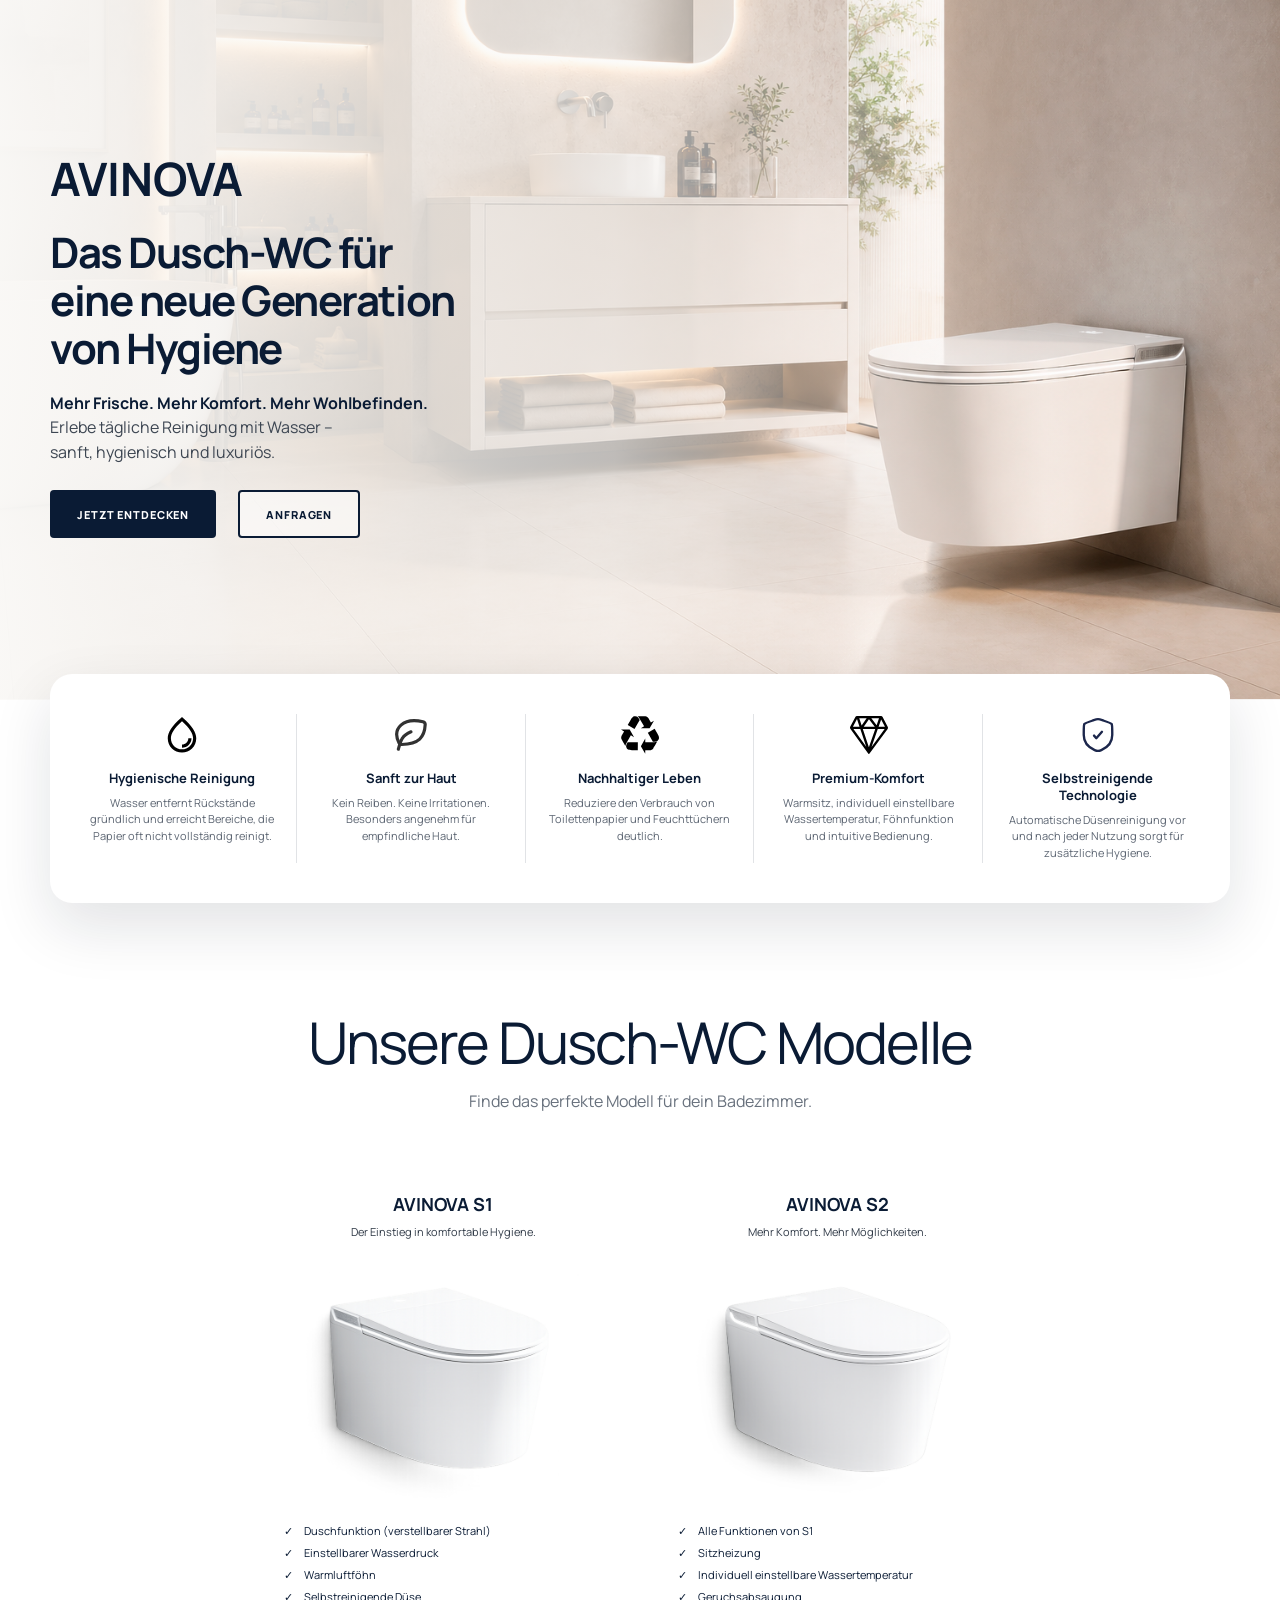
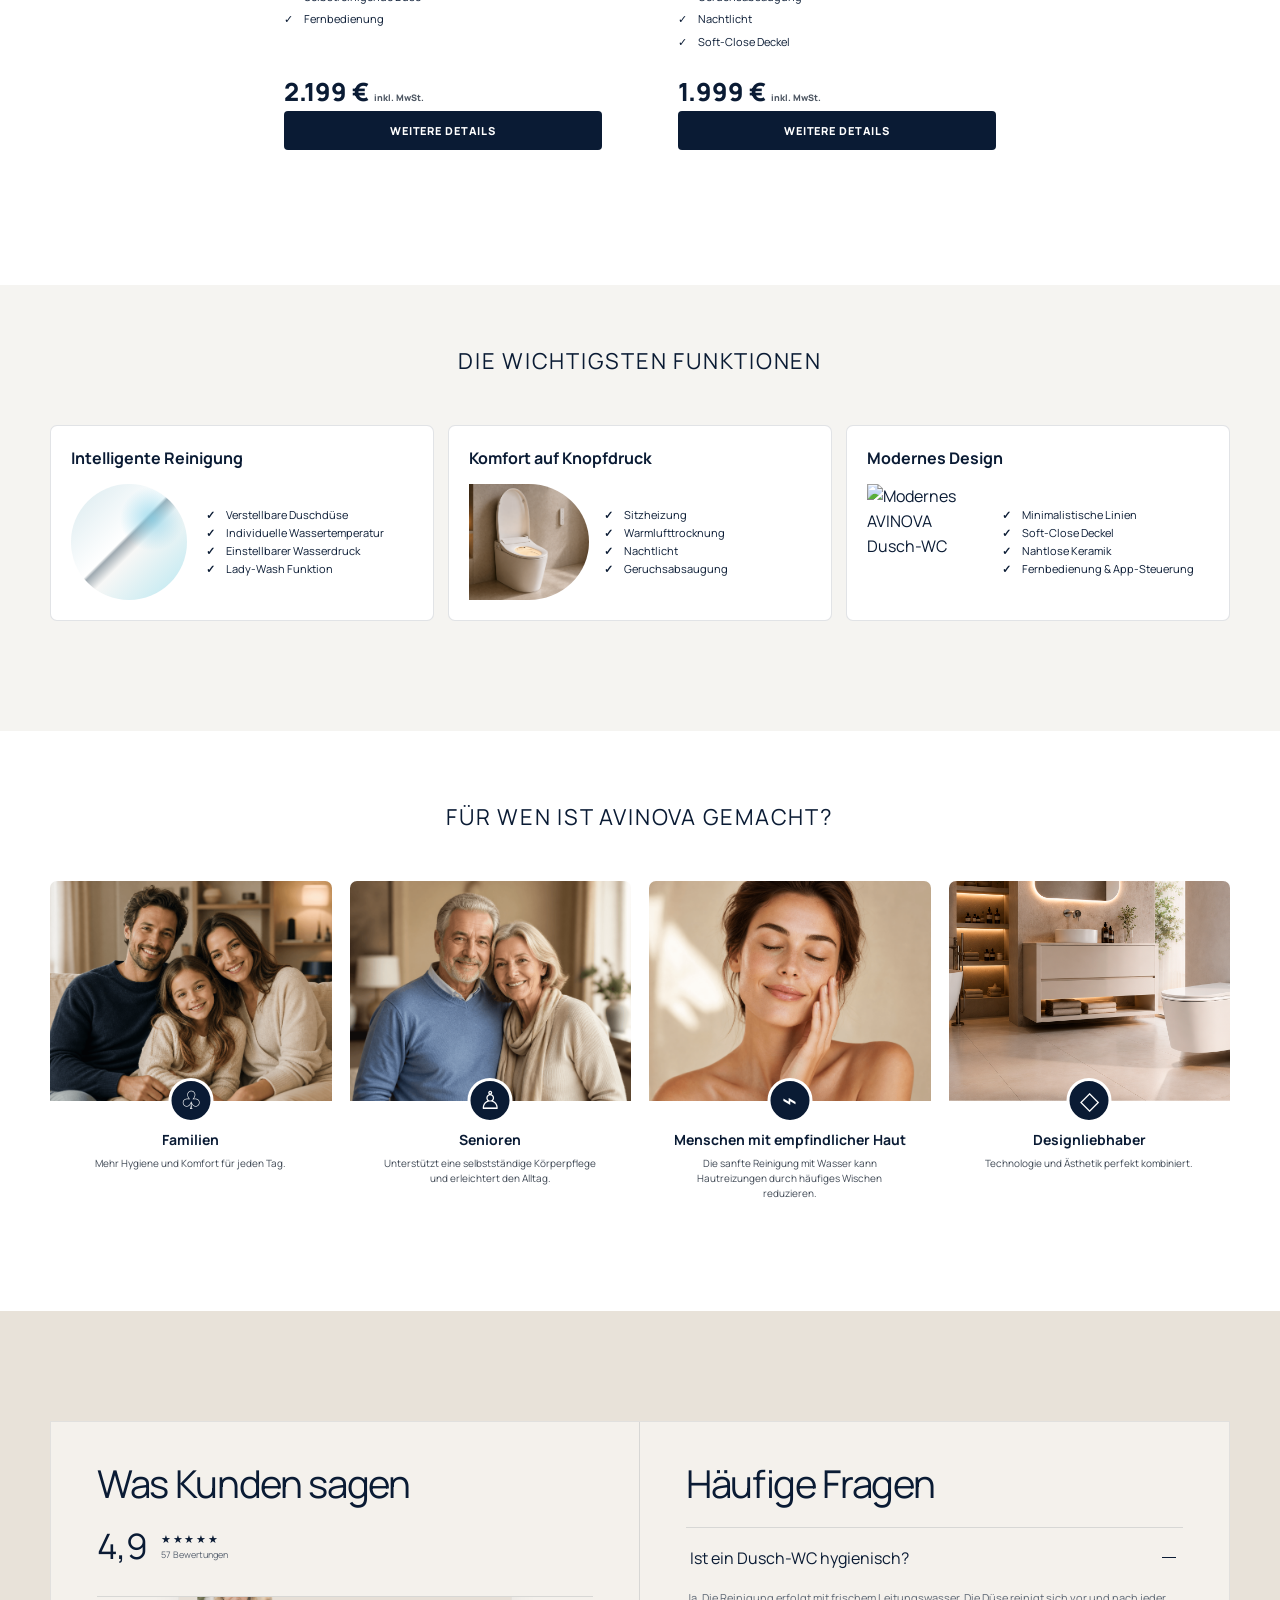
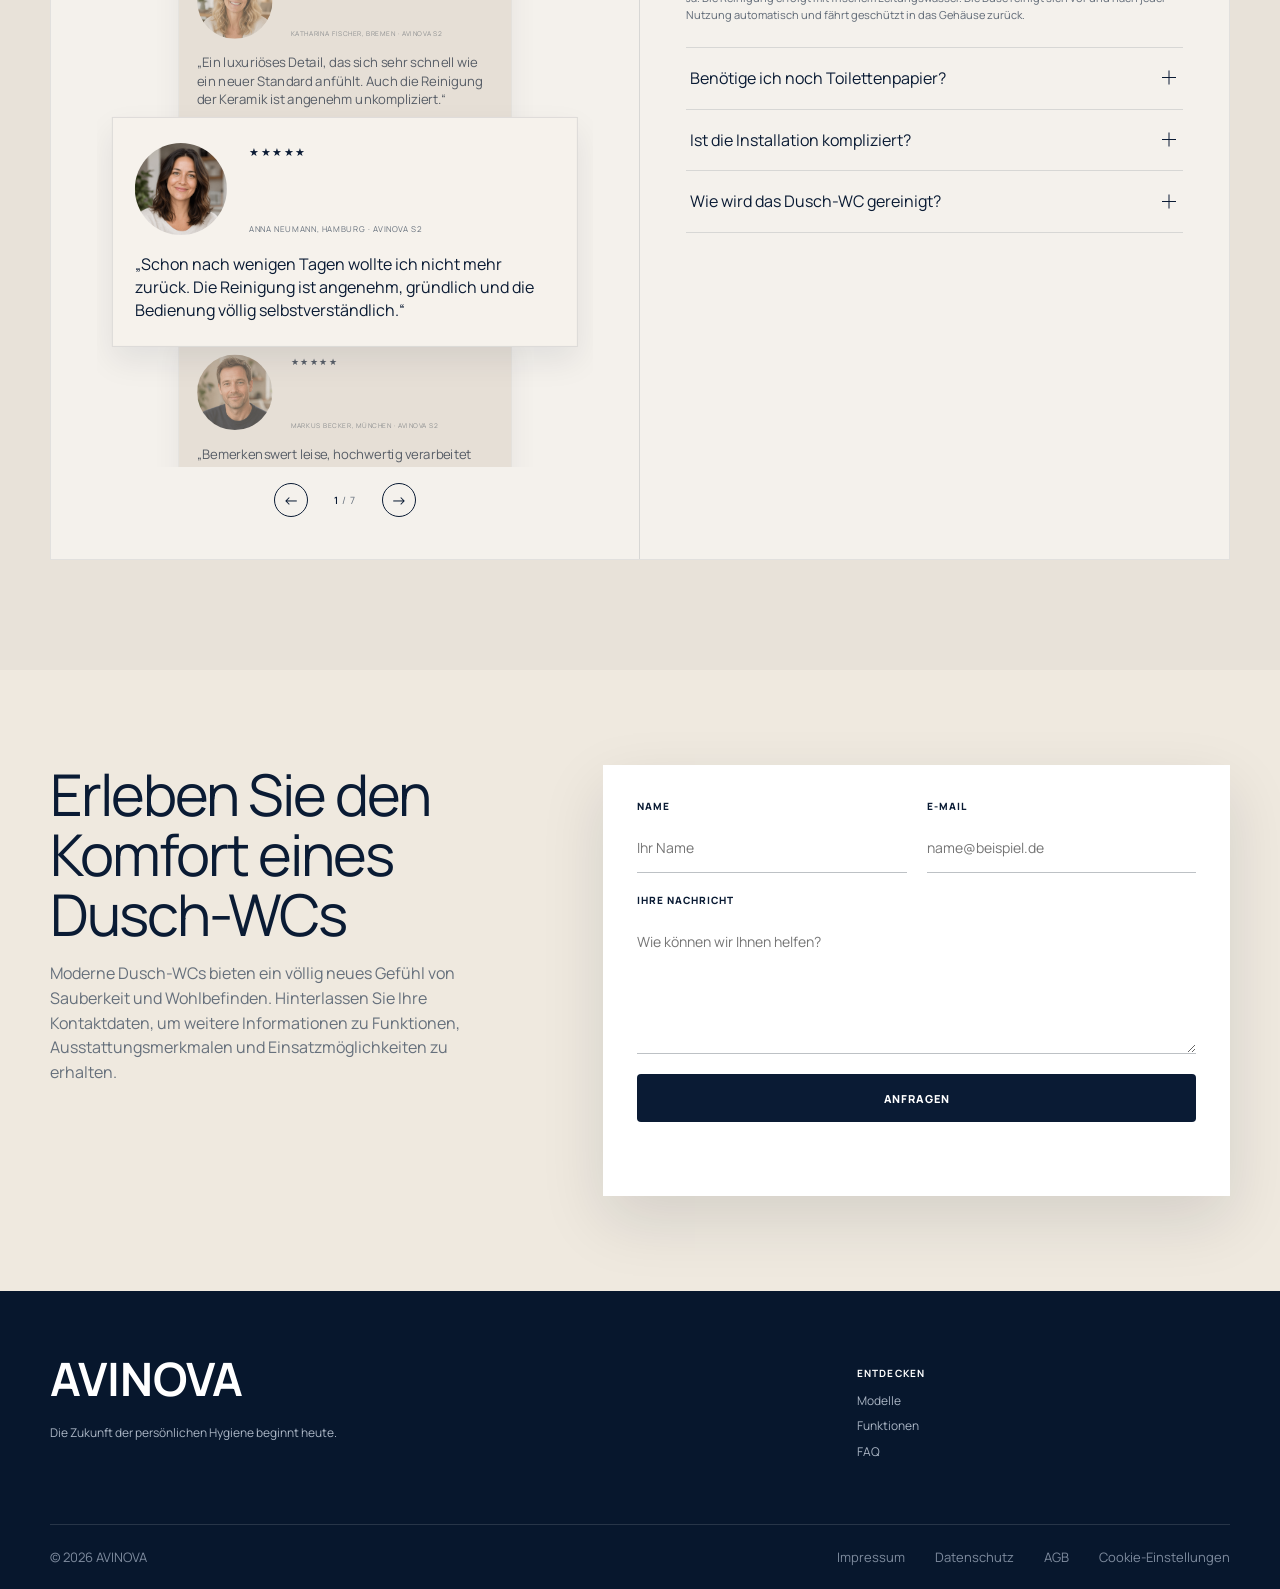
==== commit 495a2733: "photo-change" ====
--- a/index.html
+++ b/index.html
@@ -41,7 +41,7 @@
         <a class="model-card model-card-link reveal" href="pages/model1.html" aria-label="AVINOVA S1 entdecken">
           <h3>AVINOVA S1</h3>
           <p class="model-intro">Der Einstieg in komfortable Hygiene.</p>
-          <div class="product-visual visual-s1"><img src="assets/model-1.jpg" alt="AVINOVA S1 Dusch-WC"></div>
+          <div class="product-visual visual-s1"><img src="assets/img/model-1.jpg" alt="AVINOVA S1 Dusch-WC"></div>
           <ul class="check-list">
             <li>Duschfunktion (verstellbarer Strahl)</li>
             <li>Einstellbarer Wasserdruck</li>
@@ -49,13 +49,13 @@
             <li>Selbstreinigende Düse</li>
             <li>Fernbedienung</li>
           </ul>
-          <div class="price">999 € <small class="price-note">inkl. MwSt.</small></div>
+          <div class="price">2.199 € <small class="price-note">inkl. MwSt.</small></div>
           <span class="button button-dark button-full">Weitere details</span>
         </a>
         <a class="model-card model-card-link featured reveal" href="pages/model2.html" aria-label="AVINOVA S2 entdecken">
           <h3>AVINOVA S2</h3>
           <p class="model-intro">Mehr Komfort. Mehr Möglichkeiten.</p>
-          <div class="product-visual visual-s2"><img src="assets/model-2.jpg" alt="AVINOVA S2 Dusch-WC"></div>
+          <div class="product-visual visual-s2"><img src="assets/img/model-2.jpg" alt="AVINOVA S2 Dusch-WC"></div>
           <ul class="check-list">
             <li>Alle Funktionen von S1</li>
             <li>Sitzheizung</li>
@@ -63,21 +63,6 @@
             <li>Geruchsabsaugung</li>
             <li>Nachtlicht</li>
             <li>Soft-Close Deckel</li>
-          </ul>
-          <div class="price">1.499 € <small class="price-note">inkl. MwSt.</small></div>
-          <span class="button button-dark button-full">Weitere details</span>
-        </a>
-        <a class="model-card model-card-link reveal" href="pages/model3.html" aria-label="AVINOVA S3 entdecken">
-          <h3>AVINOVA S3</h3>
-          <p class="model-intro">Das Premium-Erlebnis ohne Kompromisse.</p>
-          <div class="product-visual visual-s3"><img src="assets/model-3.jpg" alt="AVINOVA S3 Dusch-WC"></div>
-          <ul class="check-list">
-            <li>Alle Funktionen von S2</li>
-            <li>Automatische Spülung</li>
-            <li>App-Steuerung</li>
-            <li>Benutzererkennung</li>
-            <li>Premium LED-Display</li>
-            <li>Edelstahl-Applikationen</li>
           </ul>
           <div class="price">1.999 € <small class="price-note">inkl. MwSt.</small></div>
           <span class="button button-dark button-full">Weitere details</span>
@@ -98,7 +83,7 @@
         <article class="feature-card reveal">
           <h3>Komfort auf Knopfdruck</h3>
           <div class="feature-body feature-photo">
-            <img src="assets/comfort.png" alt="Dusch-WC mit geöffnetem Sitz und Fernbedienung">
+            <img src="assets/img/comfort.png" alt="Dusch-WC mit geöffnetem Sitz und Fernbedienung">
             <ul><li>Sitzheizung</li><li>Warmlufttrocknung</li><li>Nachtlicht</li><li>Geruchsabsaugung</li></ul>
           </div>
         </article>
@@ -115,10 +100,10 @@
     <section class="section audience-section">
       <div class="section-heading reveal"><h2>Für wen ist AVINOVA gemacht?</h2></div>
       <div class="audience-grid section-shell">
-        <article class="reveal"><div class="audience-photo"><img src="assets/family.png" alt="Familie"><span>♧</span></div><h3>Familien</h3><p>Mehr Hygiene und Komfort für jeden Tag.</p></article>
-        <article class="reveal"><div class="audience-photo"><img src="assets/seniors.png" alt="Senioren"><span>♙</span></div><h3>Senioren</h3><p>Unterstützt eine selbstständige Körperpflege und erleichtert den Alltag.</p></article>
-        <article class="reveal"><div class="audience-photo"><img src="assets/sensitive.png" alt="Frau mit empfindlicher Haut"><span>⌁</span></div><h3>Menschen mit empfindlicher Haut</h3><p>Die sanfte Reinigung mit Wasser kann Hautreizungen durch häufiges Wischen reduzieren.</p></article>
-        <article class="reveal"><div class="audience-photo"><img src="assets/avinova-hero.png" alt="Modernes Badezimmer"><span>◇</span></div><h3>Designliebhaber</h3><p>Technologie und Ästhetik perfekt kombiniert.</p></article>
+        <article class="reveal"><div class="audience-photo"><img src="assets/img/family.png" alt="Familie"><span>♧</span></div><h3>Familien</h3><p>Mehr Hygiene und Komfort für jeden Tag.</p></article>
+        <article class="reveal"><div class="audience-photo"><img src="assets/img/seniors.png" alt="Senioren"><span>♙</span></div><h3>Senioren</h3><p>Unterstützt eine selbstständige Körperpflege und erleichtert den Alltag.</p></article>
+        <article class="reveal"><div class="audience-photo"><img src="assets/img/sensitive.png" alt="Frau mit empfindlicher Haut"><span>⌁</span></div><h3>Menschen mit empfindlicher Haut</h3><p>Die sanfte Reinigung mit Wasser kann Hautreizungen durch häufiges Wischen reduzieren.</p></article>
+        <article class="reveal"><div class="audience-photo"><img src="assets/img/avinova-hero.png" alt="Modernes Badezimmer"><span>◇</span></div><h3>Designliebhaber</h3><p>Technologie und Ästhetik perfekt kombiniert.</p></article>
       </div>
     </section>
 
@@ -149,10 +134,6 @@
                   <div class="review-content"><div class="stars" aria-label="5 von 5 Sternen">★★★★★</div><p>„Das klare Design passt perfekt in unser neues Bad. Besonders praktisch sind Nachtlicht, Fernbedienung und Geruchsabsaugung.“</p><footer>Daniel Koch, Berlin · AVINOVA S2</footer></div>
                 </blockquote>
                 <blockquote class="review-card">
-                  <img src="assets/img/reviews/julia-schmidt.png" alt="Julia Schmidt" loading="lazy">
-                  <div class="review-content"><div class="stars" aria-label="5 von 5 Sternen">★★★★★</div><p>„Unsere ganze Familie nutzt das Dusch-WC gern. Die persönlichen Einstellungen sind schnell gefunden und das Frischegefühl überzeugt jeden Tag.“</p><footer>Julia Schmidt, Frankfurt · AVINOVA S3</footer></div>
-                </blockquote>
-                <blockquote class="review-card">
                   <img src="assets/img/reviews/peter-hoffmann.png" alt="Peter Hoffmann" loading="lazy">
                   <div class="review-content"><div class="stars" aria-label="5 von 5 Sternen">★★★★★</div><p>„Für mich bedeutet das Gerät mehr Selbstständigkeit im Alltag. Die Funktionen sind verständlich und der Sitz ist ausgesprochen bequem.“</p><footer>Peter Hoffmann, Stuttgart · AVINOVA S2</footer></div>
                 </blockquote>
@@ -161,22 +142,14 @@
                   <div class="review-content"><div class="stars" aria-label="5 von 5 Sternen">★★★★★</div><p>„Ich war zunächst skeptisch, aber bereits nach der ersten Woche war klar: Das ist deutlich hygienischer und angenehmer als nur Papier.“</p><footer>Miriam Keller, Düsseldorf · AVINOVA S1</footer></div>
                 </blockquote>
                 <blockquote class="review-card">
-                  <img src="assets/img/reviews/stefan-braun.png" alt="Stefan Braun" loading="lazy">
-                  <div class="review-content"><div class="stars" aria-label="5 von 5 Sternen">★★★★★</div><p>„Die Installation verlief problemlos. Seitdem funktionieren Dusche, Föhn und automatische Düsenreinigung zuverlässig und leise.“</p><footer>Stefan Braun, Hannover · AVINOVA S3</footer></div>
-                </blockquote>
-                <blockquote class="review-card">
                   <img src="assets/img/reviews/katharina-fischer.png" alt="Katharina Fischer" loading="lazy">
                   <div class="review-content"><div class="stars" aria-label="5 von 5 Sternen">★★★★★</div><p>„Ein luxuriöses Detail, das sich sehr schnell wie ein neuer Standard anfühlt. Auch die Reinigung der Keramik ist angenehm unkompliziert.“</p><footer>Katharina Fischer, Bremen · AVINOVA S2</footer></div>
-                </blockquote>
-                <blockquote class="review-card">
-                  <img src="assets/img/reviews/lukas-weber.png" alt="Lukas Weber" loading="lazy">
-                  <div class="review-content"><div class="stars" aria-label="5 von 5 Sternen">★★★★★</div><p>„Die App-Steuerung und Benutzererkennung des S3 sind durchdacht. Komfort, Verarbeitung und Optik entsprechen genau unseren Erwartungen.“</p><footer>Lukas Weber, Leipzig · AVINOVA S3</footer></div>
                 </blockquote>
               </div>
             </div>
             <div class="review-controls">
               <button class="review-arrow review-prev" type="button" aria-label="Vorherige Bewertung">←</button>
-              <span class="review-position" aria-live="polite"><strong>1</strong> / 10</span>
+              <span class="review-position" aria-live="polite"><strong>1</strong> / 7</span>
               <button class="review-arrow review-next" type="button" aria-label="Nächste Bewertung">→</button>
             </div>
           </div>
--- a/styles.css
+++ b/styles.css
@@ -39,7 +39,7 @@
 .header-cta:active { background-color: var(--ink); transform: translateY(0); box-shadow: none; }
 .menu-toggle, .mobile-nav { display: none; }
 
-.hero { --hero-image: url("assets/avinova-hero.png"); align-items: center; }
+.hero { --hero-image: url("assets/img/avinova-hero.png"); align-items: center; }
 .hero,
 .product-hero { position: relative; isolation: isolate; min-height: 700px; display: flex; overflow: hidden; background: white; }
 .hero::before,
@@ -49,7 +49,7 @@
 .hero::before,
 .product-hero::before { z-index: -2; background: var(--hero-image) 68% center/cover no-repeat; }
 .hero::after,
-.product-hero::after { z-index: -1; background: linear-gradient(90deg, rgba(251,250,248,.98) 0%, rgba(251,250,248,.94) 48%, rgba(251,250,248,.35) 70%, rgba(251,250,248,0) 86%); }
+.product-hero::after { z-index: -1; background: linear-gradient(90deg, rgba(251,250,248,.98) 0%, rgba(251,250,248,.74) 48%, rgba(251,250,248,.35) 70%, rgba(251,250,248,0) 86%); }
 .hero-copy { width: min(1180px, calc(100% - 48px)); margin-inline: auto; padding: 54px 0 60px; }
 .hero-brand { display: inline-block; font-size: 46px; line-height: 1; }
 .hero h1, h2, .product-title { font-family: var(--display); font-weight: 400; letter-spacing: -.035em; }
@@ -79,7 +79,7 @@
 .section-heading { text-align: center; margin: 0 auto 52px; max-width: 720px; }
 .section-heading h2, .contact-copy h2 { font-size: clamp(38px, 4.5vw, 60px); line-height: 1.04; margin: 0 0 14px; }
 .section-heading > p:last-child { color: #68717d; }
-.model-grid { display: grid; grid-template-columns: repeat(3, minmax(0, 1fr)); justify-content: center; gap: 14px; align-items: stretch; }
+.model-grid { display: grid; grid-template-columns: repeat(2, minmax(280px, 380px)); justify-content: center; gap: 14px; align-items: stretch; }
 .model-card { background: transparent; border: 1px solid transparent; padding: 24px 30px; border-radius: 7px; position: relative; display: flex; flex-direction: column; overflow: visible; }
 .model-card-link { color: inherit; transition: border-color .2s; }
 .model-card-link:hover { border-color: var(--line); }
@@ -194,7 +194,6 @@
 .inner-page { background: white; }
 .model-s1 { --hero-image: url("assets/img/products/model-1/interior-07.png"); }
 .model-s2 { --hero-image: url("assets/img/products/model-2/interior-07.png"); }
-.model-s3 { --hero-image: url("assets/img/products/model-3/interior-07.png"); }
 .back-button { min-height: 42px; padding-inline: 20px; }
 .product-hero { align-items: stretch; }
 .product-hero-copy { width: min(1180px, calc(100% - 48px)); margin-inline: auto; padding: 54px 0 70px; display: flex; flex-direction: column; align-items: flex-start; }
@@ -272,6 +271,11 @@
   .footer-main { grid-template-columns: minmax(240px, 2fr) repeat(auto-fit, minmax(140px, 1fr)); }
 }
 
+@media (max-width: 1024px) {
+  .hero::before,
+  .product-hero::before { background-position: right bottom; }
+}
+
 @media (max-width: 767px) {
   .section-shell { width: min(100% - 32px, 580px); }
   .section { padding-block: 75px; }
@@ -298,9 +302,11 @@
   .product-hero { min-height: 700px; align-items: stretch; }
   .hero::before,
   .product-hero::before { inset: 0 0 auto; height: 540px; background-position: 65% top; background-size: auto 540px; }
+  .hero::before,
+  .product-hero::before { background-position: right bottom; }
   .hero::after,
-  .product-hero::after { inset: 90px 0 auto; height: 450px; }
-  .hero::after { background: linear-gradient(0deg,#fff 0%,rgba(255,255,255,.98) 14%,rgba(255,255,255,.5) 28%,rgba(255,255,255,.06) 42%,rgba(255,255,255,0) 65%); }
+  .product-hero::after { inset: 0 0 auto; height: 540px; }
+  .hero::after { background: linear-gradient(0deg,#fff 0%,rgba(255,255,255,.98) 14%,rgba(255,255,255,.5) 21%,rgba(255,255,255,.06) 39%,rgba(255,255,255,0) 65%); }
   .product-hero::after { background: linear-gradient(0deg,#fff 0%,rgba(255,255,255,.92) 8%,rgba(255,255,255,.25) 19%,rgba(255,255,255,.03) 30%,rgba(255,255,255,0) 52%); }
   .hero-copy { width: calc(100% - 32px); padding: 28px 0 55px; }
   .hero-brand,
@@ -367,8 +373,6 @@
 }
 
 @media (max-width: 768px) {
-  .hero::before,
-  .product-hero::before { background-position: center top; background-size: max(100%, 810px) auto; }
   .hero-copy { width: 100%; margin-inline: 0; padding-inline: 16px; }
 }
 
@@ -395,11 +399,6 @@
   .benefits p { max-width: 320px; }
 }
 
-@media (max-width: 499px) {
-  .hero::before,
-  .product-hero::before { background-position: calc(50% - 120px) top; }
-}
-
 @media (prefers-reduced-motion: reduce) {
   *, *::before, *::after { scroll-behavior: auto !important; animation: none !important; transition: none !important; }
   .reveal { opacity: 1; transform: none; }
